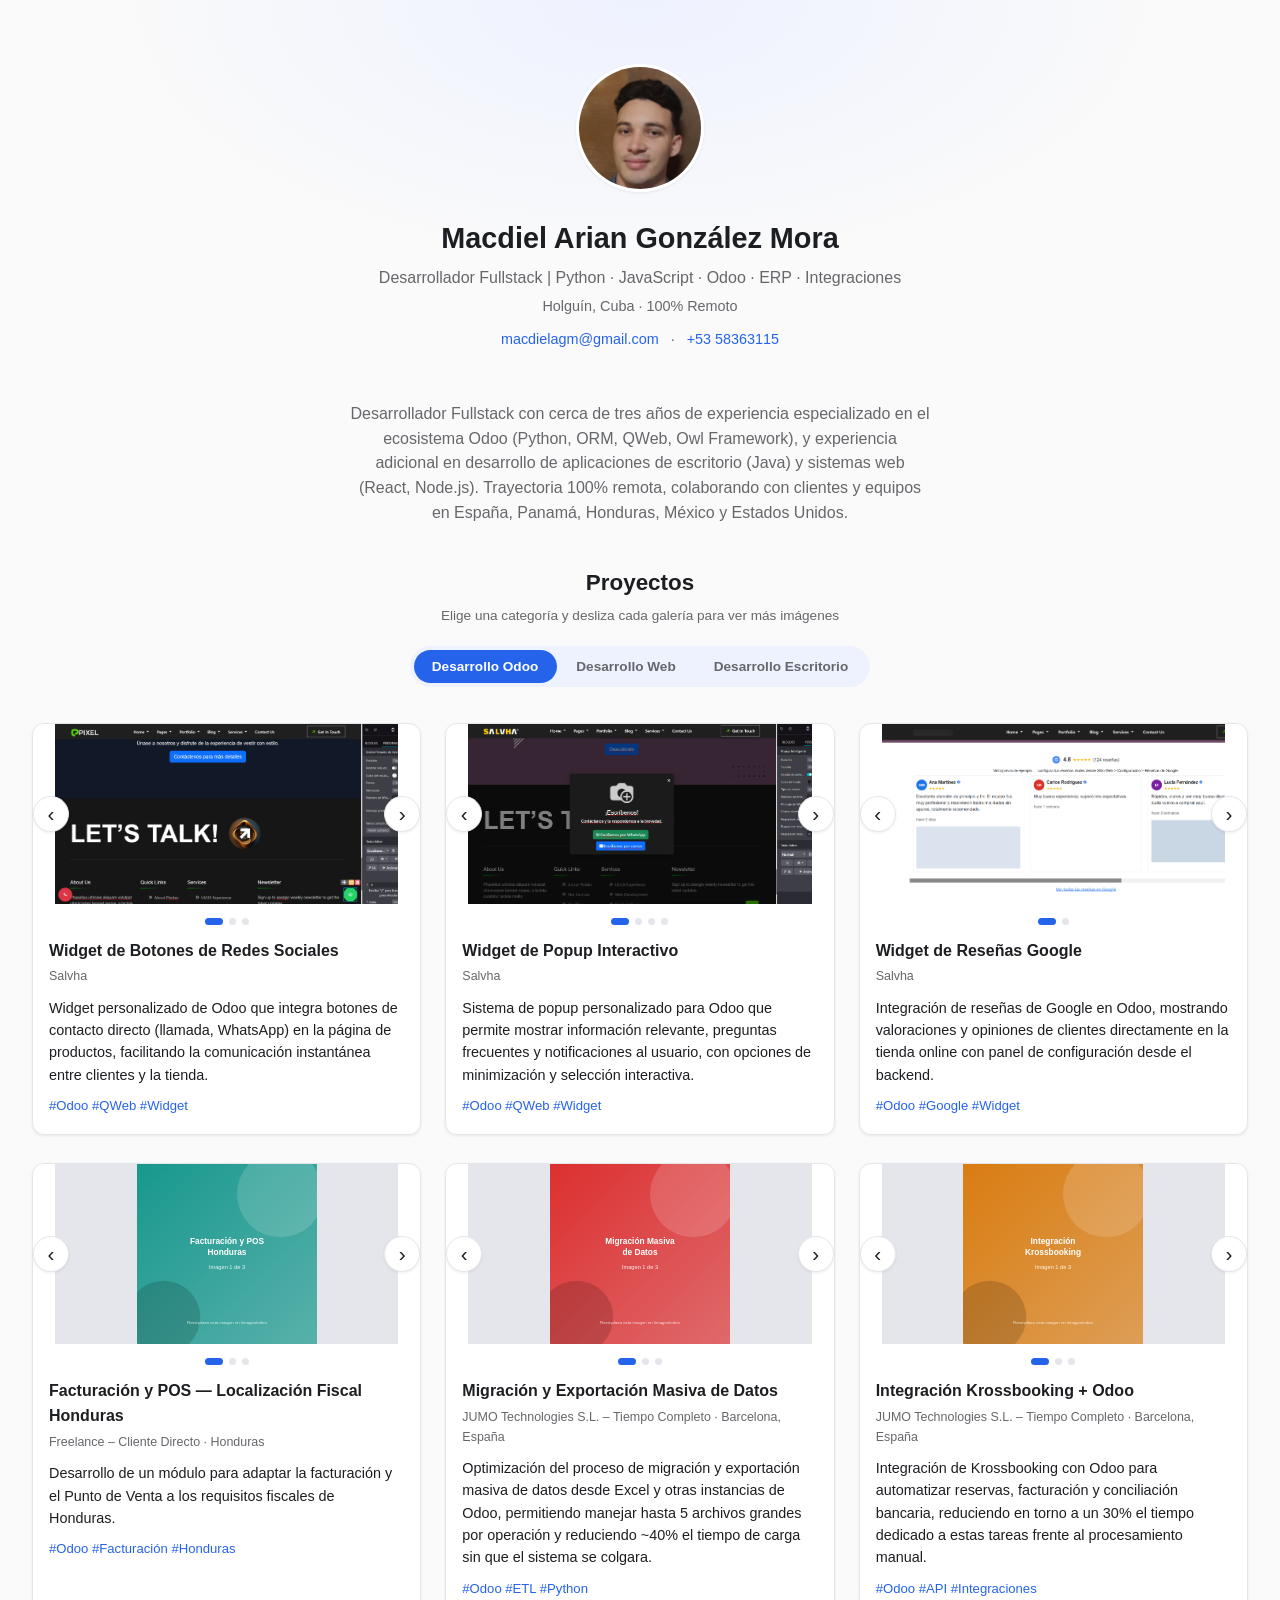
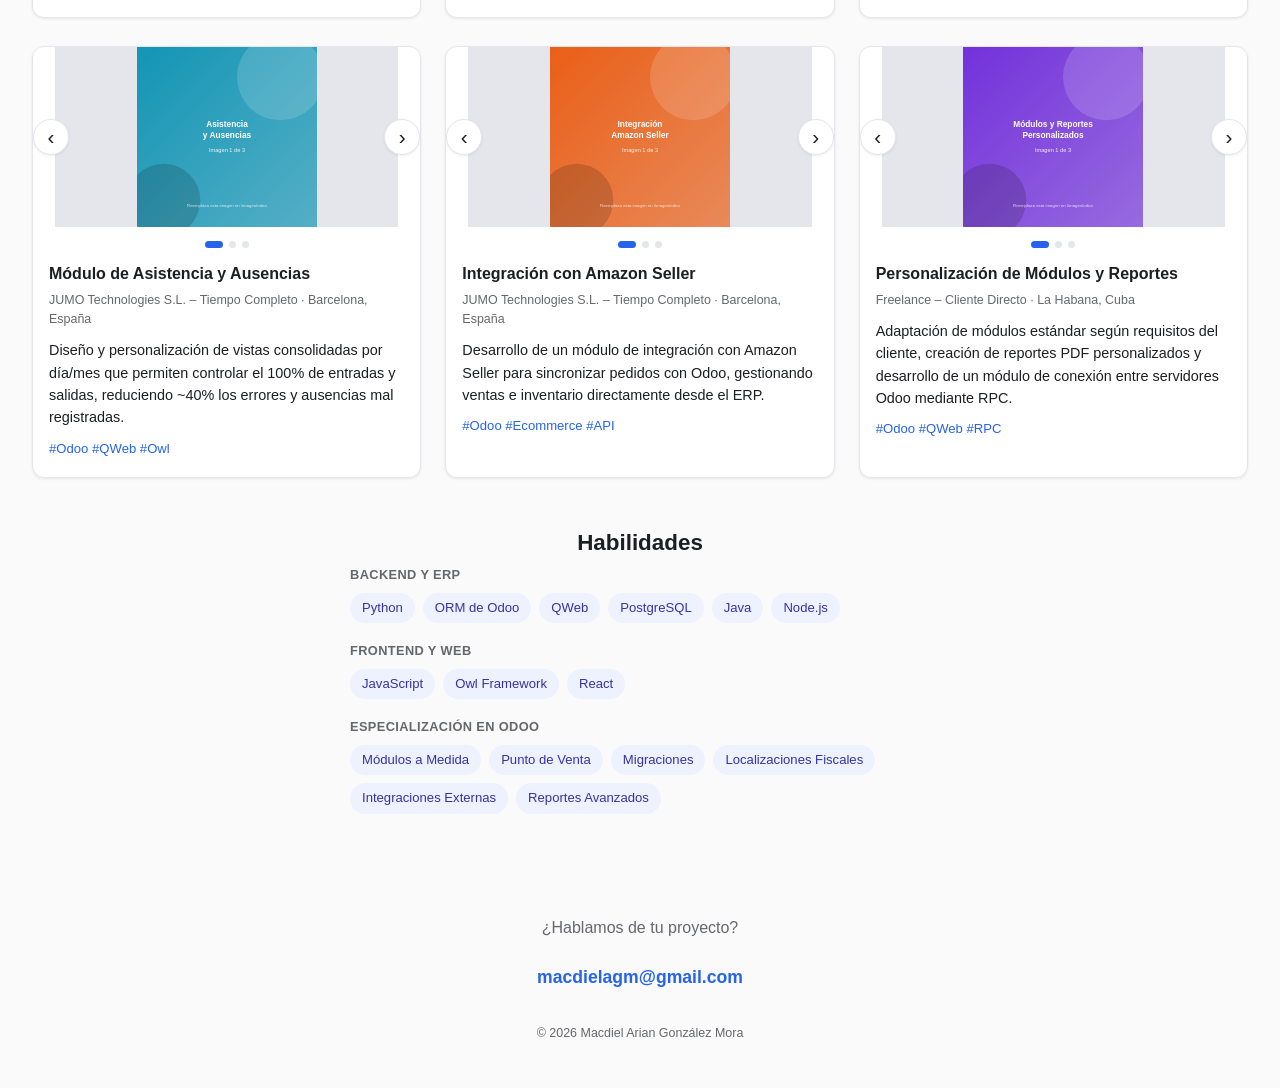
==== index.html @ c3ad6b2e "add portfolio" ====
<!DOCTYPE html>
<html lang="es">
<head>
<meta charset="UTF-8">
<meta name="viewport" content="width=device-width, initial-scale=1.0">
<title>Macdiel Arian González Mora — Portafolio</title>
<meta name="description" content="Portafolio de Macdiel Arian González Mora, Desarrollador Fullstack especializado en Odoo.">
<link rel="icon" type="image/svg+xml" href="images/favicon.svg">
<link rel="icon" type="image/png" sizes="32x32" href="images/favicon-32x32.png">
<link rel="apple-touch-icon" href="images/apple-touch-icon.png">
<link rel="stylesheet" href="css/style.css">
</head>
<body>

  <header class="hero">
    <img class="hero__avatar" src="images/avatar.jpg" alt="Foto de perfil de Macdiel Arian González Mora">
    <h1 class="hero__name">Macdiel Arian González Mora</h1>
    <p class="hero__title">Desarrollador Fullstack | Python · JavaScript · Odoo · ERP · Integraciones</p>
    <p class="hero__location">Holguín, Cuba · 100% Remoto</p>
    <div class="hero__contact">
      <a href="mailto:macdielagm@gmail.com">macdielagm@gmail.com</a>
      <span class="dot">·</span>
      <a href="tel:+5358363115">+53 58363115</a>
    </div>
  </header>

  <main>
    <section class="about">
      <p>
        Desarrollador Fullstack con cerca de tres años de experiencia especializado en el
        ecosistema Odoo (Python, ORM, QWeb, Owl Framework), y experiencia adicional en
        desarrollo de aplicaciones de escritorio (Java) y sistemas web (React, Node.js).
        Trayectoria 100% remota, colaborando con clientes y equipos en España, Panamá,
        Honduras, México y Estados Unidos.
      </p>
    </section>

    <section aria-label="Proyectos">
      <h2 class="section-title">Proyectos</h2>
      <p class="section-hint">Elige una categoría y desliza cada galería para ver más imágenes</p>

      <div class="category-tabs-wrap">
        <nav class="category-tabs" role="tablist" aria-label="Categorías de proyectos">
          <span class="tab-indicator" aria-hidden="true"></span>
          <button class="category-tab is-active" id="tab-odoo" role="tab"
                  aria-selected="true" aria-controls="panel-odoo" data-target="panel-odoo">Desarrollo Odoo</button>
          <button class="category-tab" id="tab-web" role="tab"
                  aria-selected="false" aria-controls="panel-web" data-target="panel-web" tabindex="-1">Desarrollo Web</button>
          <button class="category-tab" id="tab-escritorio" role="tab"
                  aria-selected="false" aria-controls="panel-escritorio" data-target="panel-escritorio" tabindex="-1">Desarrollo Escritorio</button>
        </nav>
      </div>

      <!-- ================= DESARROLLO ODOO ================= -->
      <div class="projects-category is-active" id="panel-odoo" role="tabpanel" aria-labelledby="tab-odoo">
        <div class="project-list">

          <article class="project-card">
            <div class="carousel">
              <button class="carousel__arrow carousel__arrow--prev" aria-label="Imagen anterior">‹</button>
              <div class="carousel__track">
                <img src="images/odoo/widget-botones-redes-sociales-1.png" alt="Widget Botones Redes Sociales - imagen 1">
                <img src="images/odoo/widget-botones-redes-sociales-2.png" alt="Widget Botones Redes Sociales - imagen 2">
                <img src="images/odoo/widget-botones-redes-sociales-3.png" alt="Widget Botones Redes Sociales - imagen 3">
              </div>
              <button class="carousel__arrow carousel__arrow--next" aria-label="Imagen siguiente">›</button>
            </div>
            <div class="carousel__dots"></div>
            <div class="project-card__body">
              <h4 class="project-card__title">Widget de Botones de Redes Sociales</h4>
              <p class="project-card__meta">Salvha</p>
              <p class="project-card__desc">Widget personalizado de Odoo que integra botones de contacto
                directo (llamada, WhatsApp) en la página de productos, facilitando la comunicación
                instantánea entre clientes y la tienda.</p>
              <p class="project-card__tags">#Odoo #QWeb #Widget</p>
            </div>
          </article>

          <article class="project-card">
            <div class="carousel">
              <button class="carousel__arrow carousel__arrow--prev" aria-label="Imagen anterior">‹</button>
              <div class="carousel__track">
                <img src="images/odoo/widget-popup-1.png" alt="Widget Popup Interactivo - imagen 1">
                <img src="images/odoo/widget-popup-2.png" alt="Widget Popup Interactivo - imagen 2">
                <img src="images/odoo/widget-popup-3.png" alt="Widget Popup Interactivo - imagen 3">
                <img src="images/odoo/widget-popup-4.png" alt="Widget Popup Interactivo - imagen 4">
              </div>
              <button class="carousel__arrow carousel__arrow--next" aria-label="Imagen siguiente">›</button>
            </div>
            <div class="carousel__dots"></div>
            <div class="project-card__body">
              <h4 class="project-card__title">Widget de Popup Interactivo</h4>
              <p class="project-card__meta">Salvha</p>
              <p class="project-card__desc">Sistema de popup personalizado para Odoo que permite mostrar
                información relevante, preguntas frecuentes y notificaciones al usuario, con opciones
                de minimización y selección interactiva.</p>
              <p class="project-card__tags">#Odoo #QWeb #Widget</p>
            </div>
          </article>

          <article class="project-card">
            <div class="carousel">
              <button class="carousel__arrow carousel__arrow--prev" aria-label="Imagen anterior">‹</button>
              <div class="carousel__track">
                <img src="images/odoo/widget-resenas-google-1.png" alt="Widget Reseñas Google - imagen 1">
                <img src="images/odoo/widget-resenas-google-2.png" alt="Widget Reseñas Google - imagen 2">
              </div>
              <button class="carousel__arrow carousel__arrow--next" aria-label="Imagen siguiente">›</button>
            </div>
            <div class="carousel__dots"></div>
            <div class="project-card__body">
              <h4 class="project-card__title">Widget de Reseñas Google</h4>
              <p class="project-card__meta">Salvha</p>
              <p class="project-card__desc">Integración de reseñas de Google en Odoo, mostrando
                valoraciones y opiniones de clientes directamente en la tienda online con panel
                de configuración desde el backend.</p>
              <p class="project-card__tags">#Odoo #Google #Widget</p>
            </div>
          </article>

          <article class="project-card">
            <div class="carousel">
              <button class="carousel__arrow carousel__arrow--prev" aria-label="Imagen anterior">‹</button>
              <div class="carousel__track">
                <img src="images/odoo/facturacion-pos-honduras-1.svg" alt="Facturación y POS Honduras - imagen 1">
                <img src="images/odoo/facturacion-pos-honduras-2.svg" alt="Facturación y POS Honduras - imagen 2">
                <img src="images/odoo/facturacion-pos-honduras-3.svg" alt="Facturación y POS Honduras - imagen 3">
              </div>
              <button class="carousel__arrow carousel__arrow--next" aria-label="Imagen siguiente">›</button>
            </div>
            <div class="carousel__dots"></div>
            <div class="project-card__body">
              <h4 class="project-card__title">Facturación y POS — Localización Fiscal Honduras</h4>
              <p class="project-card__meta">Freelance – Cliente Directo · Honduras</p>
              <p class="project-card__desc">Desarrollo de un módulo para adaptar la facturación y el
                Punto de Venta a los requisitos fiscales de Honduras.</p>
              <p class="project-card__tags">#Odoo #Facturación #Honduras</p>
            </div>
          </article>

          <article class="project-card">
            <div class="carousel">
              <button class="carousel__arrow carousel__arrow--prev" aria-label="Imagen anterior">‹</button>
              <div class="carousel__track">
                <img src="images/odoo/migracion-datos-1.svg" alt="Migración Masiva de Datos - imagen 1">
                <img src="images/odoo/migracion-datos-2.svg" alt="Migración Masiva de Datos - imagen 2">
                <img src="images/odoo/migracion-datos-3.svg" alt="Migración Masiva de Datos - imagen 3">
              </div>
              <button class="carousel__arrow carousel__arrow--next" aria-label="Imagen siguiente">›</button>
            </div>
            <div class="carousel__dots"></div>
            <div class="project-card__body">
              <h4 class="project-card__title">Migración y Exportación Masiva de Datos</h4>
              <p class="project-card__meta">JUMO Technologies S.L. – Tiempo Completo · Barcelona, España</p>
              <p class="project-card__desc">Optimización del proceso de migración y exportación masiva
                de datos desde Excel y otras instancias de Odoo, permitiendo manejar hasta 5 archivos
                grandes por operación y reduciendo ~40% el tiempo de carga sin que el sistema se colgara.</p>
              <p class="project-card__tags">#Odoo #ETL #Python</p>
            </div>
          </article>

          <article class="project-card">
            <div class="carousel">
              <button class="carousel__arrow carousel__arrow--prev" aria-label="Imagen anterior">‹</button>
              <div class="carousel__track">
                <img src="images/odoo/integracion-krossbooking-1.svg" alt="Integración Krossbooking - imagen 1">
                <img src="images/odoo/integracion-krossbooking-2.svg" alt="Integración Krossbooking - imagen 2">
                <img src="images/odoo/integracion-krossbooking-3.svg" alt="Integración Krossbooking - imagen 3">
              </div>
              <button class="carousel__arrow carousel__arrow--next" aria-label="Imagen siguiente">›</button>
            </div>
            <div class="carousel__dots"></div>
            <div class="project-card__body">
              <h4 class="project-card__title">Integración Krossbooking + Odoo</h4>
              <p class="project-card__meta">JUMO Technologies S.L. – Tiempo Completo · Barcelona, España</p>
              <p class="project-card__desc">Integración de Krossbooking con Odoo para automatizar
                reservas, facturación y conciliación bancaria, reduciendo en torno a un 30% el tiempo
                dedicado a estas tareas frente al procesamiento manual.</p>
              <p class="project-card__tags">#Odoo #API #Integraciones</p>
            </div>
          </article>

          <article class="project-card">
            <div class="carousel">
              <button class="carousel__arrow carousel__arrow--prev" aria-label="Imagen anterior">‹</button>
              <div class="carousel__track">
                <img src="images/odoo/asistencia-ausencias-1.svg" alt="Asistencia y Ausencias - imagen 1">
                <img src="images/odoo/asistencia-ausencias-2.svg" alt="Asistencia y Ausencias - imagen 2">
                <img src="images/odoo/asistencia-ausencias-3.svg" alt="Asistencia y Ausencias - imagen 3">
              </div>
              <button class="carousel__arrow carousel__arrow--next" aria-label="Imagen siguiente">›</button>
            </div>
            <div class="carousel__dots"></div>
            <div class="project-card__body">
              <h4 class="project-card__title">Módulo de Asistencia y Ausencias</h4>
              <p class="project-card__meta">JUMO Technologies S.L. – Tiempo Completo · Barcelona, España</p>
              <p class="project-card__desc">Diseño y personalización de vistas consolidadas por
                día/mes que permiten controlar el 100% de entradas y salidas, reduciendo ~40% los
                errores y ausencias mal registradas.</p>
              <p class="project-card__tags">#Odoo #QWeb #Owl</p>
            </div>
          </article>

          <article class="project-card">
            <div class="carousel">
              <button class="carousel__arrow carousel__arrow--prev" aria-label="Imagen anterior">‹</button>
              <div class="carousel__track">
                <img src="images/odoo/integracion-amazon-seller-1.svg" alt="Integración Amazon Seller - imagen 1">
                <img src="images/odoo/integracion-amazon-seller-2.svg" alt="Integración Amazon Seller - imagen 2">
                <img src="images/odoo/integracion-amazon-seller-3.svg" alt="Integración Amazon Seller - imagen 3">
              </div>
              <button class="carousel__arrow carousel__arrow--next" aria-label="Imagen siguiente">›</button>
            </div>
            <div class="carousel__dots"></div>
            <div class="project-card__body">
              <h4 class="project-card__title">Integración con Amazon Seller</h4>
              <p class="project-card__meta">JUMO Technologies S.L. – Tiempo Completo · Barcelona, España</p>
              <p class="project-card__desc">Desarrollo de un módulo de integración con Amazon Seller
                para sincronizar pedidos con Odoo, gestionando ventas e inventario directamente
                desde el ERP.</p>
              <p class="project-card__tags">#Odoo #Ecommerce #API</p>
            </div>
          </article>

          <article class="project-card">
            <div class="carousel">
              <button class="carousel__arrow carousel__arrow--prev" aria-label="Imagen anterior">‹</button>
              <div class="carousel__track">
                <img src="images/odoo/personalizacion-modulos-reportes-1.svg" alt="Módulos y Reportes Personalizados - imagen 1">
                <img src="images/odoo/personalizacion-modulos-reportes-2.svg" alt="Módulos y Reportes Personalizados - imagen 2">
                <img src="images/odoo/personalizacion-modulos-reportes-3.svg" alt="Módulos y Reportes Personalizados - imagen 3">
              </div>
              <button class="carousel__arrow carousel__arrow--next" aria-label="Imagen siguiente">›</button>
            </div>
            <div class="carousel__dots"></div>
            <div class="project-card__body">
              <h4 class="project-card__title">Personalización de Módulos y Reportes</h4>
              <p class="project-card__meta">Freelance – Cliente Directo · La Habana, Cuba</p>
              <p class="project-card__desc">Adaptación de módulos estándar según requisitos del
                cliente, creación de reportes PDF personalizados y desarrollo de un módulo de
                conexión entre servidores Odoo mediante RPC.</p>
              <p class="project-card__tags">#Odoo #QWeb #RPC</p>
            </div>
          </article>

        </div>
      </div>

      <!-- ================= DESARROLLO WEB ================= -->
      <div class="projects-category" id="panel-web" role="tabpanel" aria-labelledby="tab-web" hidden>
        <div class="project-list">

          <article class="project-card">
            <div class="carousel">
              <button class="carousel__arrow carousel__arrow--prev" aria-label="Imagen anterior">‹</button>
              <div class="carousel__track">
                <img src="images/web/reservas-vuelos-1.svg" alt="Sistema de Reservas de Vuelos - imagen 1">
                <img src="images/web/reservas-vuelos-2.svg" alt="Sistema de Reservas de Vuelos - imagen 2">
                <img src="images/web/reservas-vuelos-3.svg" alt="Sistema de Reservas de Vuelos - imagen 3">
              </div>
              <button class="carousel__arrow carousel__arrow--next" aria-label="Imagen siguiente">›</button>
            </div>
            <div class="carousel__dots"></div>
            <div class="project-card__body">
              <h4 class="project-card__title">Sistema Web de Reservas de Vuelos</h4>
              <p class="project-card__meta">Freelance – Cliente Directo · Miami, Estados Unidos</p>
              <p class="project-card__desc">Desarrollo fullstack de un sistema de reservas de vuelos
                para una agencia de viajes, utilizando React en el frontend y Node.js en el backend.</p>
              <p class="project-card__tags">#React #NodeJS #Fullstack</p>
            </div>
          </article>

        </div>
      </div>

      <!-- ================= DESARROLLO ESCRITORIO ================= -->
      <div class="projects-category" id="panel-escritorio" role="tabpanel" aria-labelledby="tab-escritorio" hidden>
        <div class="project-list">

          <article class="project-card">
            <div class="carousel">
              <button class="carousel__arrow carousel__arrow--prev" aria-label="Imagen anterior">‹</button>
              <div class="carousel__track">
                <img src="images/escritorio/gestion-monitoreo-java-1.svg" alt="Gestión y Monitoreo en Java - imagen 1">
                <img src="images/escritorio/gestion-monitoreo-java-2.svg" alt="Gestión y Monitoreo en Java - imagen 2">
                <img src="images/escritorio/gestion-monitoreo-java-3.svg" alt="Gestión y Monitoreo en Java - imagen 3">
              </div>
              <button class="carousel__arrow carousel__arrow--next" aria-label="Imagen siguiente">›</button>
            </div>
            <div class="carousel__dots"></div>
            <div class="project-card__body">
              <h4 class="project-card__title">Sistema de Gestión y Monitoreo en Java</h4>
              <p class="project-card__meta">Freelance – Cliente Directo · Holguín, Cuba</p>
              <p class="project-card__desc">Sistema de escritorio para la gestión de usuarios y
                servicios de un negocio operando vía red intranet, junto con una aplicación
                complementaria de monitoreo en tiempo real que detecta fallos de red, como la
                caída de un switch y los equipos afectados.</p>
              <p class="project-card__tags">#Java #Escritorio #Redes</p>
            </div>
          </article>

        </div>
      </div>

    </section>

    <section class="skills">
      <h2 class="section-title">Habilidades</h2>
      <div class="skills__group">
        <p class="skills__label">Backend y ERP</p>
        <div class="chips">
          <span class="chip">Python</span><span class="chip">ORM de Odoo</span>
          <span class="chip">QWeb</span><span class="chip">PostgreSQL</span><span class="chip">Java</span>
          <span class="chip">Node.js</span>
        </div>
      </div>
      <div class="skills__group">
        <p class="skills__label">Frontend y Web</p>
        <div class="chips">
          <span class="chip">JavaScript</span><span class="chip">Owl Framework</span>
          <span class="chip">React</span>
        </div>
      </div>
      <div class="skills__group">
        <p class="skills__label">Especialización en Odoo</p>
        <div class="chips">
          <span class="chip">Módulos a Medida</span><span class="chip">Punto de Venta</span>
          <span class="chip">Migraciones</span><span class="chip">Localizaciones Fiscales</span>
          <span class="chip">Integraciones Externas</span><span class="chip">Reportes Avanzados</span>
        </div>
      </div>
    </section>
  </main>

  <footer class="footer">
    <p>¿Hablamos de tu proyecto?</p>
    <a class="footer__cta" href="mailto:macdielagm@gmail.com">macdielagm@gmail.com</a>
    <p class="footer__note">© <span id="year"></span> Macdiel Arian González Mora</p>
  </footer>

  <div class="lightbox" id="lightbox" role="dialog" aria-modal="true" aria-label="Visor de imágenes">
    <button class="lightbox__close" aria-label="Cerrar">✕</button>
    <div class="lightbox__track-wrap">
      <button class="lightbox__arrow lightbox__arrow--prev" aria-label="Imagen anterior">‹</button>
      <div class="lightbox__track" id="lightbox-track"></div>
      <button class="lightbox__arrow lightbox__arrow--next" aria-label="Imagen siguiente">›</button>
    </div>
    <div class="lightbox__dots" id="lightbox-dots"></div>
    <p class="lightbox__title" id="lightbox-title"></p>
  </div>

  <script src="js/script.js"></script>
</body>
</html>
---- css/style.css ----
:root {
  --bg: #fafafa;
  --surface: #ffffff;
  --text: #1c1e21;
  --text-muted: #65676b;
  --border: #e4e6eb;
  --accent: #2563eb;
  --chip-bg: #eef2ff;
  --chip-text: #3730a3;
  --shadow: 0 1px 3px rgba(0, 0, 0, 0.08);
}

@media (prefers-color-scheme: dark) {
  :root {
    --bg: #101214;
    --surface: #18191a;
    --text: #e4e6eb;
    --text-muted: #b0b3b8;
    --border: #303336;
    --accent: #7c9dfc;
    --chip-bg: #1f2540;
    --chip-text: #b6c2ff;
    --shadow: 0 1px 3px rgba(0, 0, 0, 0.4);
  }
}

* { box-sizing: border-box; }

html { scroll-behavior: smooth; }

body {
  margin: 0;
  font-family: -apple-system, "Segoe UI", Roboto, Helvetica, Arial, sans-serif;
  background: var(--bg);
  color: var(--text);
  line-height: 1.55;
}

a { color: var(--accent); text-decoration: none; }
a:hover { text-decoration: underline; }

/* ---------- Hero ---------- */
.hero {
  text-align: center;
  padding: 64px 20px 36px;
  background: radial-gradient(60% 100% at 50% 0%, var(--chip-bg) 0%, transparent 70%);
}

.hero__avatar,
.hero__name,
.hero__title,
.hero__location,
.hero__contact {
  opacity: 0;
  animation: fadeSlideIn 0.5s ease both;
}

.hero__avatar { animation-delay: 0.05s; }
.hero__name { animation-delay: 0.15s; }
.hero__title { animation-delay: 0.25s; }
.hero__location { animation-delay: 0.32s; }
.hero__contact { animation-delay: 0.4s; }

.hero__avatar {
  width: 128px;
  height: 128px;
  border-radius: 50%;
  object-fit: cover;
  border: 3px solid var(--surface);
  box-shadow: var(--shadow);
  margin-bottom: 16px;
  transition: transform 0.3s ease;
}

.hero__avatar:hover { transform: scale(1.06) rotate(-2deg); }

.hero__name {
  margin: 0 0 6px;
  font-size: 1.8rem;
  font-weight: 700;
}

.hero__title {
  margin: 0 0 4px;
  font-size: 1rem;
  color: var(--text-muted);
}

.hero__location {
  margin: 0 0 10px;
  font-size: 0.9rem;
  color: var(--text-muted);
}

.hero__contact {
  font-size: 0.9rem;
}

.hero__contact .dot {
  margin: 0 8px;
  color: var(--text-muted);
}

/* ---------- About ---------- */
.about {
  max-width: 620px;
  margin: 0 auto 40px;
  padding: 0 20px;
  text-align: center;
  color: var(--text-muted);
}

/* ---------- Section headings ---------- */
.section-title {
  text-align: center;
  font-size: 1.4rem;
  margin: 0 0 4px;
}

.section-hint {
  text-align: center;
  color: var(--text-muted);
  font-size: 0.85rem;
  margin: 0 0 20px;
}

/* ---------- Menú de categorías (segmented control) ---------- */
.category-tabs-wrap {
  display: flex;
  justify-content: center;
  padding: 0 20px;
  margin-bottom: 28px;
}

.category-tabs {
  position: relative;
  display: inline-flex;
  gap: 2px;
  padding: 4px;
  background: var(--chip-bg);
  border-radius: 999px;
  max-width: 100%;
  overflow-x: auto;
  scrollbar-width: none;
}

.category-tabs::-webkit-scrollbar { display: none; }

.tab-indicator {
  position: absolute;
  top: 4px;
  bottom: 4px;
  left: 4px;
  border-radius: 999px;
  background: var(--accent);
  transition: left 0.32s cubic-bezier(0.4, 0, 0.2, 1), width 0.32s cubic-bezier(0.4, 0, 0.2, 1);
  z-index: 0;
}

.category-tab {
  position: relative;
  z-index: 1;
  background: none;
  border: none;
  padding: 9px 18px;
  font-size: 0.85rem;
  font-weight: 600;
  white-space: nowrap;
  color: var(--text-muted);
  cursor: pointer;
  border-radius: 999px;
  transition: color 0.3s ease;
  font-family: inherit;
}

.category-tab.is-active { color: #ffffff; }

/* ---------- Categorías de proyectos ---------- */
.projects-category {
  padding: 8px 0 8px;
}

.projects-category.is-active {
  animation: fadeSlideIn 0.4s ease both;
}

@keyframes fadeSlideIn {
  from { opacity: 0; transform: translateY(14px); }
  to { opacity: 1; transform: translateY(0); }
}

.project-list {
  display: grid;
  grid-template-columns: repeat(3, 1fr);
  gap: 28px 24px;
  max-width: 1600px;
  margin: 0 auto;
  padding: 0 32px;
}

@media (max-width: 900px) {
  .project-list { grid-template-columns: repeat(2, 1fr); }
}

@media (max-width: 600px) {
  .project-list { grid-template-columns: 1fr; max-width: 480px; }
}

/* ---------- Project card ---------- */
.project-card {
  background: var(--surface);
  border: 1px solid var(--border);
  border-radius: 12px;
  overflow: hidden;
  box-shadow: var(--shadow);
  transition: transform 0.25s ease, box-shadow 0.25s ease;
}

.project-card:hover {
  transform: translateY(-4px);
  box-shadow: 0 10px 24px rgba(0, 0, 0, 0.12);
}

.project-card__body {
  padding: 14px 16px 18px;
}

.project-card__title {
  margin: 0 0 4px;
  font-size: 1rem;
  font-weight: 700;
}

.project-card__meta {
  margin: 0 0 10px;
  font-size: 0.78rem;
  color: var(--text-muted);
}

.project-card__desc {
  margin: 0 0 10px;
  font-size: 0.9rem;
}

.project-card__tags {
  color: var(--accent);
  font-size: 0.82rem;
  margin: 0;
}

/* ---------- Carousel (galería de imágenes por proyecto) ---------- */
.carousel {
  position: relative;
  display: flex;
  align-items: center;
}

.carousel__track {
  display: flex;
  overflow-x: auto;
  scroll-snap-type: x mandatory;
  scroll-behavior: smooth;
  gap: 0;
  width: 100%;
  -webkit-overflow-scrolling: touch;
  scrollbar-width: none;
}

.carousel__track::-webkit-scrollbar { display: none; }

.carousel__track img {
  flex: 0 0 100%;
  scroll-snap-align: center;
  height: 180px;
  object-fit: contain;
  display: block;
  background: var(--border);
  cursor: pointer;
}

@media (max-width: 600px) {
  .carousel__track img { height: 150px; }
}

.carousel__arrow {
  flex-shrink: 0;
  width: 36px;
  height: 36px;
  border-radius: 50%;
  border: 1px solid var(--border);
  background: var(--surface);
  color: var(--text);
  font-size: 1.3rem;
  cursor: pointer;
  display: flex;
  align-items: center;
  justify-content: center;
  box-shadow: var(--shadow);
  z-index: 2;
}

.carousel__arrow:hover { background: var(--chip-bg); }

.carousel__arrow--prev { margin-right: -14px; }
.carousel__arrow--next { margin-left: -14px; }

.carousel__dots {
  display: flex;
  justify-content: center;
  gap: 6px;
  margin-top: 14px;
}

.carousel__dots .dot-btn {
  width: 7px;
  height: 7px;
  border-radius: 50%;
  border: none;
  background: var(--border);
  cursor: pointer;
  padding: 0;
}

.carousel__dots .dot-btn.is-active {
  background: var(--accent);
  width: 18px;
  border-radius: 4px;
}

.carousel__dots .dot-btn {
  transition: background 0.25s ease, width 0.25s ease;
}

/* ---------- Skills ---------- */
.skills {
  max-width: 620px;
  margin: 20px auto 0;
  padding: 20px;
}

.skills__group { margin-bottom: 18px; }

.skills__label {
  font-size: 0.8rem;
  font-weight: 600;
  color: var(--text-muted);
  margin: 0 0 8px;
  text-transform: uppercase;
  letter-spacing: 0.03em;
}

.chips {
  display: flex;
  flex-wrap: wrap;
  gap: 8px;
}

.chip {
  background: var(--chip-bg);
  color: var(--chip-text);
  font-size: 0.82rem;
  padding: 5px 12px;
  border-radius: 999px;
  transition: transform 0.2s ease, box-shadow 0.2s ease;
}

.chip:hover {
  transform: translateY(-2px);
  box-shadow: var(--shadow);
}

/* ---------- Footer ---------- */
.footer {
  text-align: center;
  padding: 48px 20px 32px;
  color: var(--text-muted);
}

.footer__cta {
  display: inline-block;
  margin: 8px 0 20px;
  font-size: 1.1rem;
  font-weight: 600;
  transition: transform 0.2s ease;
}

.footer__cta:hover { transform: translateY(-2px); }

.footer__note {
  font-size: 0.78rem;
}

@media (max-width: 520px) {
  .carousel { max-width: 100%; padding: 0 4px; }
  .carousel__arrow--prev { margin-right: -10px; }
  .carousel__arrow--next { margin-left: -10px; }
  .category-tab { padding: 8px 14px; font-size: 0.8rem; }
}

/* ---------- Lightbox ---------- */
.lightbox {
  display: none;
  position: fixed;
  inset: 0;
  z-index: 1000;
  background: rgba(0, 0, 0, 0.92);
  align-items: center;
  justify-content: center;
  flex-direction: column;
  animation: fadeIn 0.25s ease;
}

.lightbox.is-open {
  display: flex;
}

@keyframes fadeIn {
  from { opacity: 0; }
  to { opacity: 1; }
}

.lightbox__close {
  position: absolute;
  top: 16px;
  right: 20px;
  background: none;
  border: none;
  color: #fff;
  font-size: 2rem;
  cursor: pointer;
  z-index: 1002;
  width: 44px;
  height: 44px;
  display: flex;
  align-items: center;
  justify-content: center;
  border-radius: 50%;
  transition: background 0.2s ease;
}

.lightbox__close:hover {
  background: rgba(255, 255, 255, 0.15);
}

.lightbox__track-wrap {
  position: relative;
  display: flex;
  align-items: center;
  width: 100%;
  max-width: 900px;
  padding: 0 50px;
}

.lightbox__track {
  display: flex;
  overflow-x: auto;
  scroll-snap-type: x mandatory;
  scroll-behavior: smooth;
  gap: 0;
  width: 100%;
  -webkit-overflow-scrolling: touch;
  scrollbar-width: none;
}

.lightbox__track::-webkit-scrollbar { display: none; }

.lightbox__track img {
  flex: 0 0 100%;
  scroll-snap-align: center;
  max-height: 75vh;
  object-fit: contain;
  display: block;
  border-radius: 8px;
  user-select: none;
}

.lightbox__arrow {
  flex-shrink: 0;
  width: 44px;
  height: 44px;
  border-radius: 50%;
  border: 1px solid rgba(255, 255, 255, 0.25);
  background: rgba(255, 255, 255, 0.1);
  color: #fff;
  font-size: 1.5rem;
  cursor: pointer;
  display: flex;
  align-items: center;
  justify-content: center;
  position: absolute;
  top: 50%;
  transform: translateY(-50%);
  z-index: 1001;
  transition: background 0.2s ease;
}

.lightbox__arrow:hover {
  background: rgba(255, 255, 255, 0.25);
}

.lightbox__arrow--prev { left: 4px; }
.lightbox__arrow--next { right: 4px; }

.lightbox__dots {
  display: flex;
  justify-content: center;
  gap: 8px;
  margin-top: 20px;
}

.lightbox__dots .dot-btn {
  width: 8px;
  height: 8px;
  border-radius: 50%;
  border: none;
  background: rgba(255, 255, 255, 0.35);
  cursor: pointer;
  padding: 0;
  transition: background 0.25s ease, width 0.25s ease;
}

.lightbox__dots .dot-btn.is-active {
  background: #fff;
  width: 22px;
  border-radius: 4px;
}

.lightbox__title {
  color: #fff;
  font-size: 1rem;
  font-weight: 600;
  margin-top: 16px;
  text-align: center;
}

@media (max-width: 600px) {
  .lightbox__track-wrap { padding: 0 10px; }
  .lightbox__arrow { width: 36px; height: 36px; font-size: 1.2rem; }
}

/* ---------- Accesibilidad: respeta "reducir movimiento" ---------- */
@media (prefers-reduced-motion: reduce) {
  html { scroll-behavior: auto; }
  *, *::before, *::after {
    animation-duration: 0.001ms !important;
    animation-iteration-count: 1 !important;
    transition-duration: 0.001ms !important;
  }
}
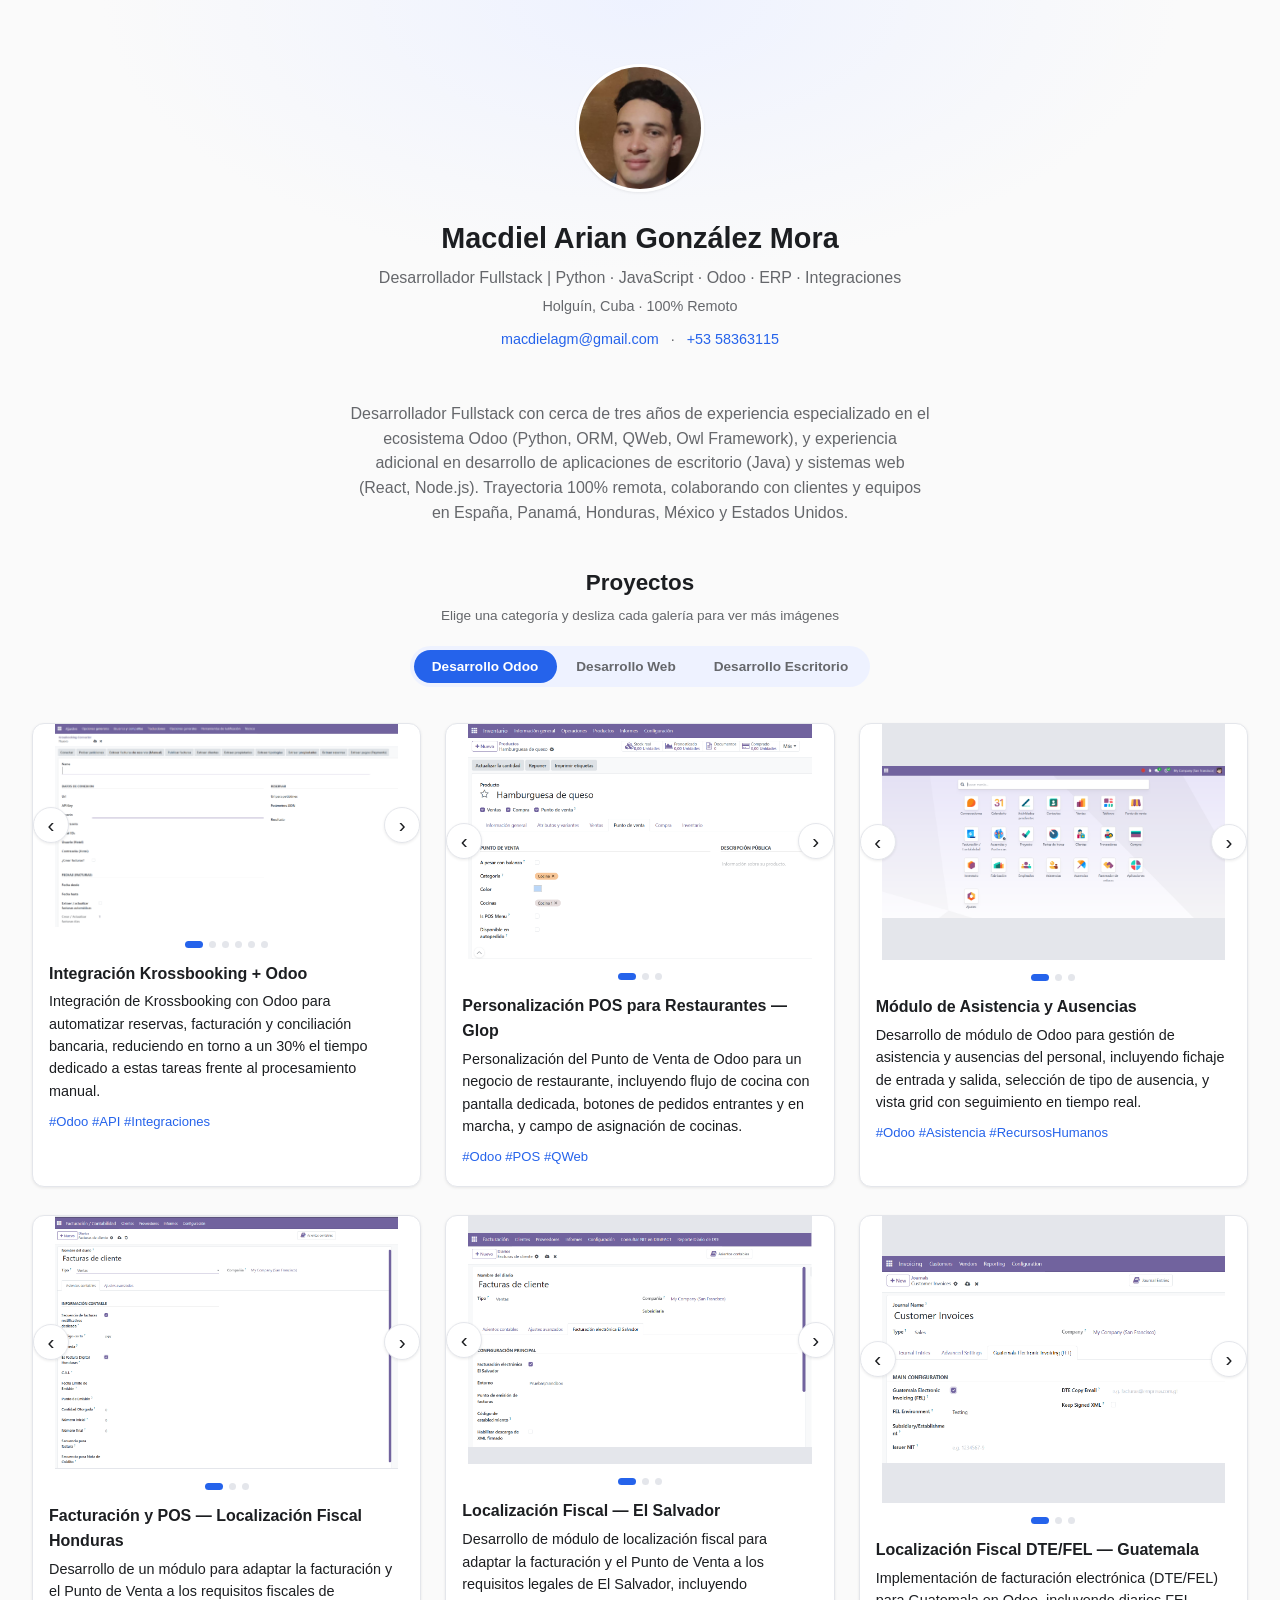
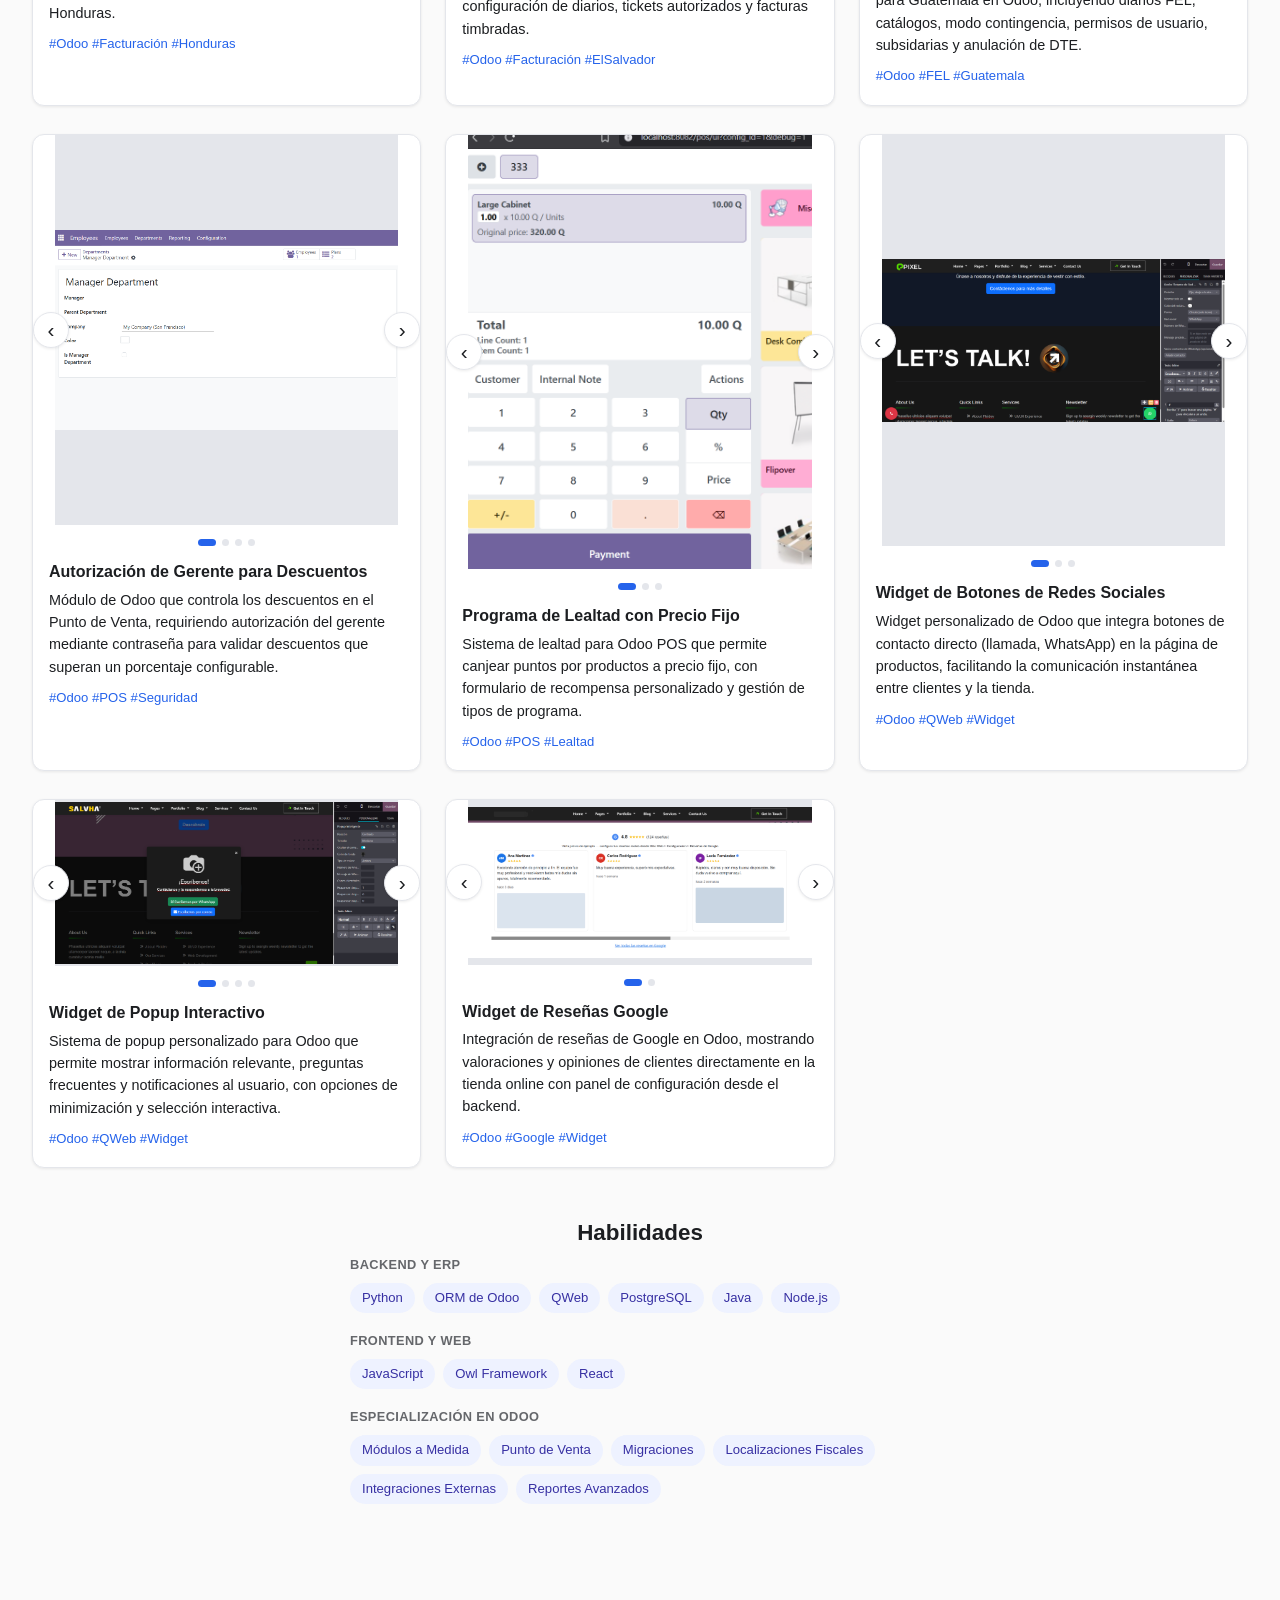
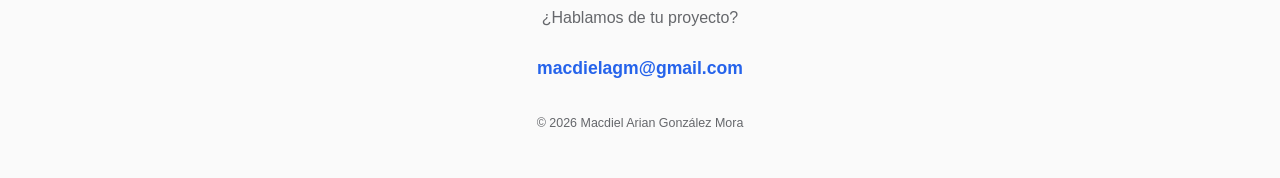
==== commit e8b528f3: "add new projects" ====
--- a/index.html
+++ b/index.html
@@ -59,6 +59,167 @@
             <div class="carousel">
               <button class="carousel__arrow carousel__arrow--prev" aria-label="Imagen anterior">‹</button>
               <div class="carousel__track">
+                <img src="images/odoo/integracion-krossbooking-1.png" alt="Integración Krossbooking - imagen 1">
+                <img src="images/odoo/integracion-krossbooking-2.png" alt="Integración Krossbooking - imagen 2">
+                <img src="images/odoo/integracion-krossbooking-3.png" alt="Integración Krossbooking - imagen 3">
+                <img src="images/odoo/integracion-krossbooking-4.png" alt="Integración Krossbooking - imagen 4">
+                <img src="images/odoo/integracion-krossbooking-5.png" alt="Integración Krossbooking - imagen 5">
+                <img src="images/odoo/integracion-krossbooking-6.png" alt="Integración Krossbooking - imagen 6">
+              </div>
+              <button class="carousel__arrow carousel__arrow--next" aria-label="Imagen siguiente">›</button>
+            </div>
+            <div class="carousel__dots"></div>
+            <div class="project-card__body">
+              <h4 class="project-card__title">Integración Krossbooking + Odoo</h4>
+              <p class="project-card__desc">Integración de Krossbooking con Odoo para automatizar
+                reservas, facturación y conciliación bancaria, reduciendo en torno a un 30% el tiempo
+                dedicado a estas tareas frente al procesamiento manual.</p>
+              <p class="project-card__tags">#Odoo #API #Integraciones</p>
+            </div>
+          </article>
+
+          <article class="project-card">
+            <div class="carousel">
+              <button class="carousel__arrow carousel__arrow--prev" aria-label="Imagen anterior">‹</button>
+              <div class="carousel__track">
+                <img src="images/odoo/glop-1.png" alt="Glop POS - imagen 1">
+                <img src="images/odoo/glop-2.png" alt="Glop POS - imagen 2">
+                <img src="images/odoo/glop-3.png" alt="Glop POS - imagen 3">
+              </div>
+              <button class="carousel__arrow carousel__arrow--next" aria-label="Imagen siguiente">›</button>
+            </div>
+            <div class="carousel__dots"></div>
+            <div class="project-card__body">
+              <h4 class="project-card__title">Personalización POS para Restaurantes — Glop</h4>
+              <p class="project-card__desc">Personalización del Punto de Venta de Odoo para un
+                negocio de restaurante, incluyendo flujo de cocina con pantalla dedicada,
+                botones de pedidos entrantes y en marcha, y campo de asignación de cocinas.</p>
+              <p class="project-card__tags">#Odoo #POS #QWeb</p>
+            </div>
+          </article>
+
+          <article class="project-card">
+            <div class="carousel">
+              <button class="carousel__arrow carousel__arrow--prev" aria-label="Imagen anterior">‹</button>
+              <div class="carousel__track">
+                <img src="images/odoo/asistencia-ausencias-1.png" alt="Asistencia y Ausencias - imagen 1">
+                <img src="images/odoo/asistencia-ausencias-2.png" alt="Asistencia y Ausencias - imagen 2">
+                <img src="images/odoo/asistencia-ausencias-3.png" alt="Asistencia y Ausencias - imagen 3">
+              </div>
+              <button class="carousel__arrow carousel__arrow--next" aria-label="Imagen siguiente">›</button>
+            </div>
+            <div class="carousel__dots"></div>
+            <div class="project-card__body">
+              <h4 class="project-card__title">Módulo de Asistencia y Ausencias</h4>
+              <p class="project-card__desc">Desarrollo de módulo de Odoo para gestión de asistencia y ausencias del personal, incluyendo fichaje de entrada y salida, selección de tipo de ausencia, y vista grid con seguimiento en tiempo real.</p>
+              <p class="project-card__tags">#Odoo #Asistencia #RecursosHumanos</p>
+            </div>
+          </article>
+
+          <article class="project-card">
+            <div class="carousel">
+              <button class="carousel__arrow carousel__arrow--prev" aria-label="Imagen anterior">‹</button>
+              <div class="carousel__track">
+                <img src="images/odoo/facturacion-pos-honduras-1.png" alt="Facturación y POS Honduras - imagen 1">
+                <img src="images/odoo/facturacion-pos-honduras-2.png" alt="Facturación y POS Honduras - imagen 2">
+                <img src="images/odoo/facturacion-pos-honduras-3.png" alt="Facturación y POS Honduras - imagen 3">
+              </div>
+              <button class="carousel__arrow carousel__arrow--next" aria-label="Imagen siguiente">›</button>
+            </div>
+            <div class="carousel__dots"></div>
+            <div class="project-card__body">
+              <h4 class="project-card__title">Facturación y POS — Localización Fiscal Honduras</h4>
+              <p class="project-card__desc">Desarrollo de un módulo para adaptar la facturación y el
+                Punto de Venta a los requisitos fiscales de Honduras.</p>
+              <p class="project-card__tags">#Odoo #Facturación #Honduras</p>
+            </div>
+          </article>
+
+          <article class="project-card">
+            <div class="carousel">
+              <button class="carousel__arrow carousel__arrow--prev" aria-label="Imagen anterior">‹</button>
+              <div class="carousel__track">
+                <img src="images/odoo/localizacion-el-salvador-1.png" alt="Localización Fiscal El Salvador - imagen 1">
+                <img src="images/odoo/localizacion-el-salvador-2.png" alt="Localización Fiscal El Salvador - imagen 2">
+                <img src="images/odoo/localizacion-el-salvador-3.png" alt="Localización Fiscal El Salvador - imagen 3">
+              </div>
+              <button class="carousel__arrow carousel__arrow--next" aria-label="Imagen siguiente">›</button>
+            </div>
+            <div class="carousel__dots"></div>
+            <div class="project-card__body">
+              <h4 class="project-card__title">Localización Fiscal — El Salvador</h4>
+              <p class="project-card__desc">Desarrollo de módulo de localización fiscal para adaptar
+                la facturación y el Punto de Venta a los requisitos legales de El Salvador,
+                incluyendo configuración de diarios, tickets autorizados y facturas timbradas.</p>
+              <p class="project-card__tags">#Odoo #Facturación #ElSalvador</p>
+            </div>
+          </article>
+
+          <article class="project-card">
+            <div class="carousel">
+              <button class="carousel__arrow carousel__arrow--prev" aria-label="Imagen anterior">‹</button>
+              <div class="carousel__track">
+                <img src="images/odoo/localizacion-guatemala-1.png" alt="Localización Fiscal Guatemala - imagen 1">
+                <img src="images/odoo/localizacion-guatemala-2.png" alt="Localización Fiscal Guatemala - imagen 2">
+                <img src="images/odoo/localizacion-guatemala-3.png" alt="Localización Fiscal Guatemala - imagen 3">
+              </div>
+              <button class="carousel__arrow carousel__arrow--next" aria-label="Imagen siguiente">›</button>
+            </div>
+            <div class="carousel__dots"></div>
+            <div class="project-card__body">
+              <h4 class="project-card__title">Localización Fiscal DTE/FEL — Guatemala</h4>
+              <p class="project-card__desc">Implementación de facturación electrónica (DTE/FEL) para
+                Guatemala en Odoo, incluyendo diarios FEL, catálogos, modo contingencia, permisos
+                de usuario, subsidarias y anulación de DTE.</p>
+              <p class="project-card__tags">#Odoo #FEL #Guatemala</p>
+            </div>
+          </article>
+
+          <article class="project-card">
+            <div class="carousel">
+              <button class="carousel__arrow carousel__arrow--prev" aria-label="Imagen anterior">‹</button>
+              <div class="carousel__track">
+                <img src="images/odoo/autorizacion-gerente-descuento-1.png" alt="Autorización Gerente Descuento - imagen 1">
+                <img src="images/odoo/autorizacion-gerente-descuento-2.png" alt="Autorización Gerente Descuento - imagen 2">
+                <img src="images/odoo/autorizacion-gerente-descuento-3.png" alt="Autorización Gerente Descuento - imagen 3">
+                <img src="images/odoo/autorizacion-gerente-descuento-4.png" alt="Autorización Gerente Descuento - imagen 4">
+              </div>
+              <button class="carousel__arrow carousel__arrow--next" aria-label="Imagen siguiente">›</button>
+            </div>
+            <div class="carousel__dots"></div>
+            <div class="project-card__body">
+              <h4 class="project-card__title">Autorización de Gerente para Descuentos</h4>
+              <p class="project-card__desc">Módulo de Odoo que controla los descuentos en el Punto de Venta,
+                requiriendo autorización del gerente mediante contraseña para validar
+                descuentos que superan un porcentaje configurable.</p>
+              <p class="project-card__tags">#Odoo #POS #Seguridad</p>
+            </div>
+          </article>
+
+          <article class="project-card">
+            <div class="carousel">
+              <button class="carousel__arrow carousel__arrow--prev" aria-label="Imagen anterior">‹</button>
+              <div class="carousel__track">
+                <img src="images/odoo/programa-lealtad-precio-fijo-1.png" alt="Programa Lealtad Precio Fijo - imagen 1">
+                <img src="images/odoo/programa-lealtad-precio-fijo-2.png" alt="Programa Lealtad Precio Fijo - imagen 2">
+                <img src="images/odoo/programa-lealtad-precio-fijo-3.png" alt="Programa Lealtad Precio Fijo - imagen 3">
+              </div>
+              <button class="carousel__arrow carousel__arrow--next" aria-label="Imagen siguiente">›</button>
+            </div>
+            <div class="carousel__dots"></div>
+            <div class="project-card__body">
+              <h4 class="project-card__title">Programa de Lealtad con Precio Fijo</h4>
+              <p class="project-card__desc">Sistema de lealtad para Odoo POS que permite canjear puntos
+                por productos a precio fijo, con formulario de recompensa personalizado
+                y gestión de tipos de programa.</p>
+              <p class="project-card__tags">#Odoo #POS #Lealtad</p>
+            </div>
+          </article>
+
+          <article class="project-card">
+            <div class="carousel">
+              <button class="carousel__arrow carousel__arrow--prev" aria-label="Imagen anterior">‹</button>
+              <div class="carousel__track">
                 <img src="images/odoo/widget-botones-redes-sociales-1.png" alt="Widget Botones Redes Sociales - imagen 1">
                 <img src="images/odoo/widget-botones-redes-sociales-2.png" alt="Widget Botones Redes Sociales - imagen 2">
                 <img src="images/odoo/widget-botones-redes-sociales-3.png" alt="Widget Botones Redes Sociales - imagen 3">
@@ -68,7 +229,6 @@
             <div class="carousel__dots"></div>
             <div class="project-card__body">
               <h4 class="project-card__title">Widget de Botones de Redes Sociales</h4>
-              <p class="project-card__meta">Salvha</p>
               <p class="project-card__desc">Widget personalizado de Odoo que integra botones de contacto
                 directo (llamada, WhatsApp) en la página de productos, facilitando la comunicación
                 instantánea entre clientes y la tienda.</p>
@@ -90,7 +250,6 @@
             <div class="carousel__dots"></div>
             <div class="project-card__body">
               <h4 class="project-card__title">Widget de Popup Interactivo</h4>
-              <p class="project-card__meta">Salvha</p>
               <p class="project-card__desc">Sistema de popup personalizado para Odoo que permite mostrar
                 información relevante, preguntas frecuentes y notificaciones al usuario, con opciones
                 de minimización y selección interactiva.</p>
@@ -110,7 +269,6 @@
             <div class="carousel__dots"></div>
             <div class="project-card__body">
               <h4 class="project-card__title">Widget de Reseñas Google</h4>
-              <p class="project-card__meta">Salvha</p>
               <p class="project-card__desc">Integración de reseñas de Google en Odoo, mostrando
                 valoraciones y opiniones de clientes directamente en la tienda online con panel
                 de configuración desde el backend.</p>
@@ -118,131 +276,6 @@
             </div>
           </article>
 
-          <article class="project-card">
-            <div class="carousel">
-              <button class="carousel__arrow carousel__arrow--prev" aria-label="Imagen anterior">‹</button>
-              <div class="carousel__track">
-                <img src="images/odoo/facturacion-pos-honduras-1.svg" alt="Facturación y POS Honduras - imagen 1">
-                <img src="images/odoo/facturacion-pos-honduras-2.svg" alt="Facturación y POS Honduras - imagen 2">
-                <img src="images/odoo/facturacion-pos-honduras-3.svg" alt="Facturación y POS Honduras - imagen 3">
-              </div>
-              <button class="carousel__arrow carousel__arrow--next" aria-label="Imagen siguiente">›</button>
-            </div>
-            <div class="carousel__dots"></div>
-            <div class="project-card__body">
-              <h4 class="project-card__title">Facturación y POS — Localización Fiscal Honduras</h4>
-              <p class="project-card__meta">Freelance – Cliente Directo · Honduras</p>
-              <p class="project-card__desc">Desarrollo de un módulo para adaptar la facturación y el
-                Punto de Venta a los requisitos fiscales de Honduras.</p>
-              <p class="project-card__tags">#Odoo #Facturación #Honduras</p>
-            </div>
-          </article>
-
-          <article class="project-card">
-            <div class="carousel">
-              <button class="carousel__arrow carousel__arrow--prev" aria-label="Imagen anterior">‹</button>
-              <div class="carousel__track">
-                <img src="images/odoo/migracion-datos-1.svg" alt="Migración Masiva de Datos - imagen 1">
-                <img src="images/odoo/migracion-datos-2.svg" alt="Migración Masiva de Datos - imagen 2">
-                <img src="images/odoo/migracion-datos-3.svg" alt="Migración Masiva de Datos - imagen 3">
-              </div>
-              <button class="carousel__arrow carousel__arrow--next" aria-label="Imagen siguiente">›</button>
-            </div>
-            <div class="carousel__dots"></div>
-            <div class="project-card__body">
-              <h4 class="project-card__title">Migración y Exportación Masiva de Datos</h4>
-              <p class="project-card__meta">JUMO Technologies S.L. – Tiempo Completo · Barcelona, España</p>
-              <p class="project-card__desc">Optimización del proceso de migración y exportación masiva
-                de datos desde Excel y otras instancias de Odoo, permitiendo manejar hasta 5 archivos
-                grandes por operación y reduciendo ~40% el tiempo de carga sin que el sistema se colgara.</p>
-              <p class="project-card__tags">#Odoo #ETL #Python</p>
-            </div>
-          </article>
-
-          <article class="project-card">
-            <div class="carousel">
-              <button class="carousel__arrow carousel__arrow--prev" aria-label="Imagen anterior">‹</button>
-              <div class="carousel__track">
-                <img src="images/odoo/integracion-krossbooking-1.svg" alt="Integración Krossbooking - imagen 1">
-                <img src="images/odoo/integracion-krossbooking-2.svg" alt="Integración Krossbooking - imagen 2">
-                <img src="images/odoo/integracion-krossbooking-3.svg" alt="Integración Krossbooking - imagen 3">
-              </div>
-              <button class="carousel__arrow carousel__arrow--next" aria-label="Imagen siguiente">›</button>
-            </div>
-            <div class="carousel__dots"></div>
-            <div class="project-card__body">
-              <h4 class="project-card__title">Integración Krossbooking + Odoo</h4>
-              <p class="project-card__meta">JUMO Technologies S.L. – Tiempo Completo · Barcelona, España</p>
-              <p class="project-card__desc">Integración de Krossbooking con Odoo para automatizar
-                reservas, facturación y conciliación bancaria, reduciendo en torno a un 30% el tiempo
-                dedicado a estas tareas frente al procesamiento manual.</p>
-              <p class="project-card__tags">#Odoo #API #Integraciones</p>
-            </div>
-          </article>
-
-          <article class="project-card">
-            <div class="carousel">
-              <button class="carousel__arrow carousel__arrow--prev" aria-label="Imagen anterior">‹</button>
-              <div class="carousel__track">
-                <img src="images/odoo/asistencia-ausencias-1.svg" alt="Asistencia y Ausencias - imagen 1">
-                <img src="images/odoo/asistencia-ausencias-2.svg" alt="Asistencia y Ausencias - imagen 2">
-                <img src="images/odoo/asistencia-ausencias-3.svg" alt="Asistencia y Ausencias - imagen 3">
-              </div>
-              <button class="carousel__arrow carousel__arrow--next" aria-label="Imagen siguiente">›</button>
-            </div>
-            <div class="carousel__dots"></div>
-            <div class="project-card__body">
-              <h4 class="project-card__title">Módulo de Asistencia y Ausencias</h4>
-              <p class="project-card__meta">JUMO Technologies S.L. – Tiempo Completo · Barcelona, España</p>
-              <p class="project-card__desc">Diseño y personalización de vistas consolidadas por
-                día/mes que permiten controlar el 100% de entradas y salidas, reduciendo ~40% los
-                errores y ausencias mal registradas.</p>
-              <p class="project-card__tags">#Odoo #QWeb #Owl</p>
-            </div>
-          </article>
-
-          <article class="project-card">
-            <div class="carousel">
-              <button class="carousel__arrow carousel__arrow--prev" aria-label="Imagen anterior">‹</button>
-              <div class="carousel__track">
-                <img src="images/odoo/integracion-amazon-seller-1.svg" alt="Integración Amazon Seller - imagen 1">
-                <img src="images/odoo/integracion-amazon-seller-2.svg" alt="Integración Amazon Seller - imagen 2">
-                <img src="images/odoo/integracion-amazon-seller-3.svg" alt="Integración Amazon Seller - imagen 3">
-              </div>
-              <button class="carousel__arrow carousel__arrow--next" aria-label="Imagen siguiente">›</button>
-            </div>
-            <div class="carousel__dots"></div>
-            <div class="project-card__body">
-              <h4 class="project-card__title">Integración con Amazon Seller</h4>
-              <p class="project-card__meta">JUMO Technologies S.L. – Tiempo Completo · Barcelona, España</p>
-              <p class="project-card__desc">Desarrollo de un módulo de integración con Amazon Seller
-                para sincronizar pedidos con Odoo, gestionando ventas e inventario directamente
-                desde el ERP.</p>
-              <p class="project-card__tags">#Odoo #Ecommerce #API</p>
-            </div>
-          </article>
-
-          <article class="project-card">
-            <div class="carousel">
-              <button class="carousel__arrow carousel__arrow--prev" aria-label="Imagen anterior">‹</button>
-              <div class="carousel__track">
-                <img src="images/odoo/personalizacion-modulos-reportes-1.svg" alt="Módulos y Reportes Personalizados - imagen 1">
-                <img src="images/odoo/personalizacion-modulos-reportes-2.svg" alt="Módulos y Reportes Personalizados - imagen 2">
-                <img src="images/odoo/personalizacion-modulos-reportes-3.svg" alt="Módulos y Reportes Personalizados - imagen 3">
-              </div>
-              <button class="carousel__arrow carousel__arrow--next" aria-label="Imagen siguiente">›</button>
-            </div>
-            <div class="carousel__dots"></div>
-            <div class="project-card__body">
-              <h4 class="project-card__title">Personalización de Módulos y Reportes</h4>
-              <p class="project-card__meta">Freelance – Cliente Directo · La Habana, Cuba</p>
-              <p class="project-card__desc">Adaptación de módulos estándar según requisitos del
-                cliente, creación de reportes PDF personalizados y desarrollo de un módulo de
-                conexión entre servidores Odoo mediante RPC.</p>
-              <p class="project-card__tags">#Odoo #QWeb #RPC</p>
-            </div>
-          </article>
-
         </div>
       </div>
 
@@ -254,16 +287,15 @@
             <div class="carousel">
               <button class="carousel__arrow carousel__arrow--prev" aria-label="Imagen anterior">‹</button>
               <div class="carousel__track">
-                <img src="images/web/reservas-vuelos-1.svg" alt="Sistema de Reservas de Vuelos - imagen 1">
-                <img src="images/web/reservas-vuelos-2.svg" alt="Sistema de Reservas de Vuelos - imagen 2">
-                <img src="images/web/reservas-vuelos-3.svg" alt="Sistema de Reservas de Vuelos - imagen 3">
+                <img src="images/web/reservas-vuelos-1.png" alt="Sistema de Reservas de Vuelos - imagen 1">
+                <img src="images/web/reservas-vuelos-2.png" alt="Sistema de Reservas de Vuelos - imagen 2">
+                <img src="images/web/reservas-vuelos-3.png" alt="Sistema de Reservas de Vuelos - imagen 3">
               </div>
               <button class="carousel__arrow carousel__arrow--next" aria-label="Imagen siguiente">›</button>
             </div>
             <div class="carousel__dots"></div>
             <div class="project-card__body">
               <h4 class="project-card__title">Sistema Web de Reservas de Vuelos</h4>
-              <p class="project-card__meta">Freelance – Cliente Directo · Miami, Estados Unidos</p>
               <p class="project-card__desc">Desarrollo fullstack de un sistema de reservas de vuelos
                 para una agencia de viajes, utilizando React en el frontend y Node.js en el backend.</p>
               <p class="project-card__tags">#React #NodeJS #Fullstack</p>
@@ -290,7 +322,6 @@
             <div class="carousel__dots"></div>
             <div class="project-card__body">
               <h4 class="project-card__title">Sistema de Gestión y Monitoreo en Java</h4>
-              <p class="project-card__meta">Freelance – Cliente Directo · Holguín, Cuba</p>
               <p class="project-card__desc">Sistema de escritorio para la gestión de usuarios y
                 servicios de un negocio operando vía red intranet, junto con una aplicación
                 complementaria de monitoreo en tiempo real que detecta fallos de red, como la
@@ -338,15 +369,22 @@
     <p class="footer__note">© <span id="year"></span> Macdiel Arian González Mora</p>
   </footer>
 
-  <div class="lightbox" id="lightbox" role="dialog" aria-modal="true" aria-label="Visor de imágenes">
-    <button class="lightbox__close" aria-label="Cerrar">✕</button>
-    <div class="lightbox__track-wrap">
-      <button class="lightbox__arrow lightbox__arrow--prev" aria-label="Imagen anterior">‹</button>
-      <div class="lightbox__track" id="lightbox-track"></div>
-      <button class="lightbox__arrow lightbox__arrow--next" aria-label="Imagen siguiente">›</button>
+  <div class="project-modal" id="project-modal" role="dialog" aria-modal="true" aria-label="Detalle del proyecto">
+    <button class="project-modal__close" aria-label="Cerrar">✕</button>
+    <div class="project-modal__content">
+      <div class="project-modal__carousel">
+        <button class="project-modal__arrow project-modal__arrow--prev" aria-label="Imagen anterior">‹</button>
+        <div class="project-modal__track" id="modal-track"></div>
+        <button class="project-modal__arrow project-modal__arrow--next" aria-label="Imagen siguiente">›</button>
+      </div>
+      <div class="project-modal__dots" id="modal-dots"></div>
+      <div class="project-modal__info">
+        <h3 class="project-modal__title" id="modal-title"></h3>
+        <p class="project-modal__meta" id="modal-meta"></p>
+        <p class="project-modal__desc" id="modal-desc"></p>
+        <p class="project-modal__tags" id="modal-tags"></p>
+      </div>
     </div>
-    <div class="lightbox__dots" id="lightbox-dots"></div>
-    <p class="lightbox__title" id="lightbox-title"></p>
   </div>
 
   <script src="js/script.js"></script>
--- a/css/style.css
+++ b/css/style.css
@@ -253,6 +253,11 @@
   position: relative;
   display: flex;
   align-items: center;
+  overflow: hidden;
+}
+
+.carousel.has-zoom {
+  overflow: visible;
 }
 
 .carousel__track {
@@ -271,15 +276,23 @@
 .carousel__track img {
   flex: 0 0 100%;
   scroll-snap-align: center;
-  height: 180px;
+  max-height: 450px;
+  width: 100%;
   object-fit: contain;
   display: block;
   background: var(--border);
   cursor: pointer;
+  transition: transform 0.2s ease;
+  transform-origin: center center;
+}
+
+.carousel__track img.is-zoomed {
+  cursor: grab;
+  scroll-snap-align: none;
 }
 
 @media (max-width: 600px) {
-  .carousel__track img { height: 150px; }
+  .carousel__track img { max-height: 300px; }
 }
 
 .carousel__arrow {
@@ -331,6 +344,185 @@
   transition: background 0.25s ease, width 0.25s ease;
 }
 
+/* ---------- Modal Proyecto ---------- */
+.project-modal {
+  display: none;
+  position: fixed;
+  inset: 0;
+  z-index: 1000;
+  background: var(--bg);
+  overflow-y: auto;
+  animation: fadeIn 0.25s ease;
+}
+
+.project-modal.is-open {
+  display: flex;
+  flex-direction: column;
+}
+
+.project-modal__close {
+  position: fixed;
+  top: 16px;
+  right: 20px;
+  background: var(--surface);
+  border: 1px solid var(--border);
+  color: var(--text);
+  font-size: 1.5rem;
+  cursor: pointer;
+  z-index: 1002;
+  width: 44px;
+  height: 44px;
+  display: flex;
+  align-items: center;
+  justify-content: center;
+  border-radius: 50%;
+  transition: background 0.2s ease;
+}
+
+.project-modal__close:hover {
+  background: var(--chip-bg);
+}
+
+.project-modal__content {
+  flex: 1;
+  display: flex;
+  flex-direction: column;
+  align-items: center;
+  padding: 20px;
+  max-width: 1200px;
+  margin: 0 auto;
+  width: 100%;
+}
+
+.project-modal__carousel {
+  position: relative;
+  display: flex;
+  align-items: center;
+  width: 100%;
+  overflow: hidden;
+}
+
+.project-modal__carousel.has-zoom {
+  overflow: visible;
+}
+
+.project-modal__track {
+  display: flex;
+  overflow-x: auto;
+  scroll-snap-type: x mandatory;
+  scroll-behavior: smooth;
+  gap: 0;
+  width: 100%;
+  -webkit-overflow-scrolling: touch;
+  scrollbar-width: none;
+}
+
+.project-modal__track::-webkit-scrollbar { display: none; }
+
+.project-modal__track img {
+  flex: 0 0 100%;
+  scroll-snap-align: center;
+  max-height: 70vh;
+  width: 100%;
+  object-fit: contain;
+  display: block;
+  background: var(--border);
+  cursor: pointer;
+  transition: transform 0.2s ease;
+  transform-origin: center center;
+  border-radius: 8px;
+}
+
+.project-modal__track img.is-zoomed {
+  cursor: grab;
+  scroll-snap-align: none;
+}
+
+.project-modal__arrow {
+  flex-shrink: 0;
+  width: 44px;
+  height: 44px;
+  border-radius: 50%;
+  border: 1px solid var(--border);
+  background: var(--surface);
+  color: var(--text);
+  font-size: 1.5rem;
+  cursor: pointer;
+  display: flex;
+  align-items: center;
+  justify-content: center;
+  box-shadow: var(--shadow);
+  z-index: 2;
+  position: absolute;
+  top: 50%;
+  transform: translateY(-50%);
+}
+
+.project-modal__arrow:hover { background: var(--chip-bg); }
+.project-modal__arrow--prev { left: 8px; }
+.project-modal__arrow--next { right: 8px; }
+
+.project-modal__dots {
+  display: flex;
+  justify-content: center;
+  gap: 8px;
+  margin-top: 14px;
+}
+
+.project-modal__dots .dot-btn {
+  width: 8px;
+  height: 8px;
+  border-radius: 50%;
+  border: none;
+  background: var(--border);
+  cursor: pointer;
+  padding: 0;
+  transition: background 0.25s ease, width 0.25s ease;
+}
+
+.project-modal__dots .dot-btn.is-active {
+  background: var(--accent);
+  width: 22px;
+  border-radius: 4px;
+}
+
+.project-modal__info {
+  width: 100%;
+  padding: 24px 0;
+}
+
+.project-modal__title {
+  margin: 0 0 6px;
+  font-size: 1.4rem;
+  font-weight: 700;
+}
+
+.project-modal__meta {
+  margin: 0 0 12px;
+  font-size: 0.85rem;
+  color: var(--text-muted);
+}
+
+.project-modal__desc {
+  margin: 0 0 12px;
+  font-size: 0.95rem;
+  line-height: 1.6;
+}
+
+.project-modal__tags {
+  color: var(--accent);
+  font-size: 0.85rem;
+  font-weight: 600;
+  margin: 0;
+}
+
+@media (max-width: 600px) {
+  .project-modal__track img { max-height: 50vh; }
+  .project-modal__arrow { width: 36px; height: 36px; font-size: 1.2rem; }
+  .project-modal__content { padding: 12px; }
+  .project-modal__title { font-size: 1.1rem; }
+}
+
 /* ---------- Skills ---------- */
 .skills {
   max-width: 620px;
@@ -395,147 +587,6 @@
   .carousel__arrow--prev { margin-right: -10px; }
   .carousel__arrow--next { margin-left: -10px; }
   .category-tab { padding: 8px 14px; font-size: 0.8rem; }
-}
-
-/* ---------- Lightbox ---------- */
-.lightbox {
-  display: none;
-  position: fixed;
-  inset: 0;
-  z-index: 1000;
-  background: rgba(0, 0, 0, 0.92);
-  align-items: center;
-  justify-content: center;
-  flex-direction: column;
-  animation: fadeIn 0.25s ease;
-}
-
-.lightbox.is-open {
-  display: flex;
-}
-
-@keyframes fadeIn {
-  from { opacity: 0; }
-  to { opacity: 1; }
-}
-
-.lightbox__close {
-  position: absolute;
-  top: 16px;
-  right: 20px;
-  background: none;
-  border: none;
-  color: #fff;
-  font-size: 2rem;
-  cursor: pointer;
-  z-index: 1002;
-  width: 44px;
-  height: 44px;
-  display: flex;
-  align-items: center;
-  justify-content: center;
-  border-radius: 50%;
-  transition: background 0.2s ease;
-}
-
-.lightbox__close:hover {
-  background: rgba(255, 255, 255, 0.15);
-}
-
-.lightbox__track-wrap {
-  position: relative;
-  display: flex;
-  align-items: center;
-  width: 100%;
-  max-width: 900px;
-  padding: 0 50px;
-}
-
-.lightbox__track {
-  display: flex;
-  overflow-x: auto;
-  scroll-snap-type: x mandatory;
-  scroll-behavior: smooth;
-  gap: 0;
-  width: 100%;
-  -webkit-overflow-scrolling: touch;
-  scrollbar-width: none;
-}
-
-.lightbox__track::-webkit-scrollbar { display: none; }
-
-.lightbox__track img {
-  flex: 0 0 100%;
-  scroll-snap-align: center;
-  max-height: 75vh;
-  object-fit: contain;
-  display: block;
-  border-radius: 8px;
-  user-select: none;
-}
-
-.lightbox__arrow {
-  flex-shrink: 0;
-  width: 44px;
-  height: 44px;
-  border-radius: 50%;
-  border: 1px solid rgba(255, 255, 255, 0.25);
-  background: rgba(255, 255, 255, 0.1);
-  color: #fff;
-  font-size: 1.5rem;
-  cursor: pointer;
-  display: flex;
-  align-items: center;
-  justify-content: center;
-  position: absolute;
-  top: 50%;
-  transform: translateY(-50%);
-  z-index: 1001;
-  transition: background 0.2s ease;
-}
-
-.lightbox__arrow:hover {
-  background: rgba(255, 255, 255, 0.25);
-}
-
-.lightbox__arrow--prev { left: 4px; }
-.lightbox__arrow--next { right: 4px; }
-
-.lightbox__dots {
-  display: flex;
-  justify-content: center;
-  gap: 8px;
-  margin-top: 20px;
-}
-
-.lightbox__dots .dot-btn {
-  width: 8px;
-  height: 8px;
-  border-radius: 50%;
-  border: none;
-  background: rgba(255, 255, 255, 0.35);
-  cursor: pointer;
-  padding: 0;
-  transition: background 0.25s ease, width 0.25s ease;
-}
-
-.lightbox__dots .dot-btn.is-active {
-  background: #fff;
-  width: 22px;
-  border-radius: 4px;
-}
-
-.lightbox__title {
-  color: #fff;
-  font-size: 1rem;
-  font-weight: 600;
-  margin-top: 16px;
-  text-align: center;
-}
-
-@media (max-width: 600px) {
-  .lightbox__track-wrap { padding: 0 10px; }
-  .lightbox__arrow { width: 36px; height: 36px; font-size: 1.2rem; }
 }
 
 /* ---------- Accesibilidad: respeta "reducir movimiento" ---------- */
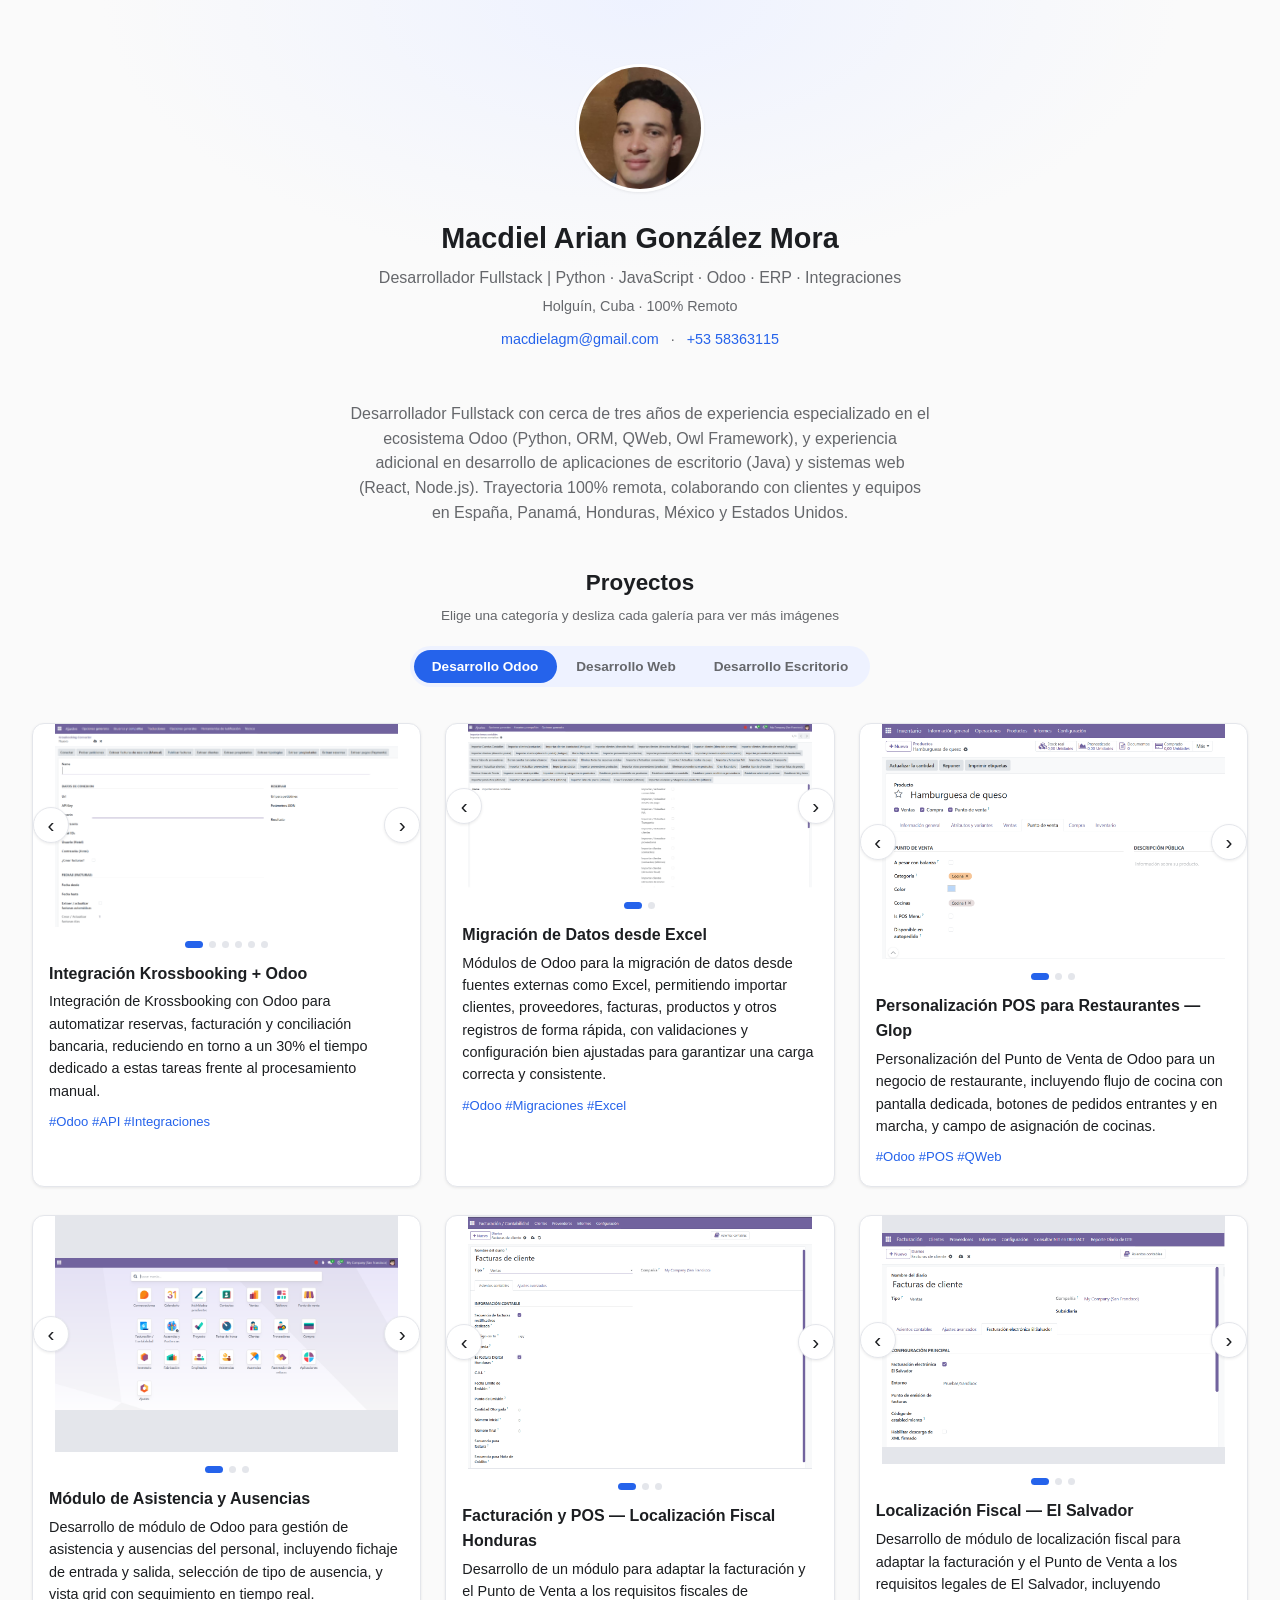
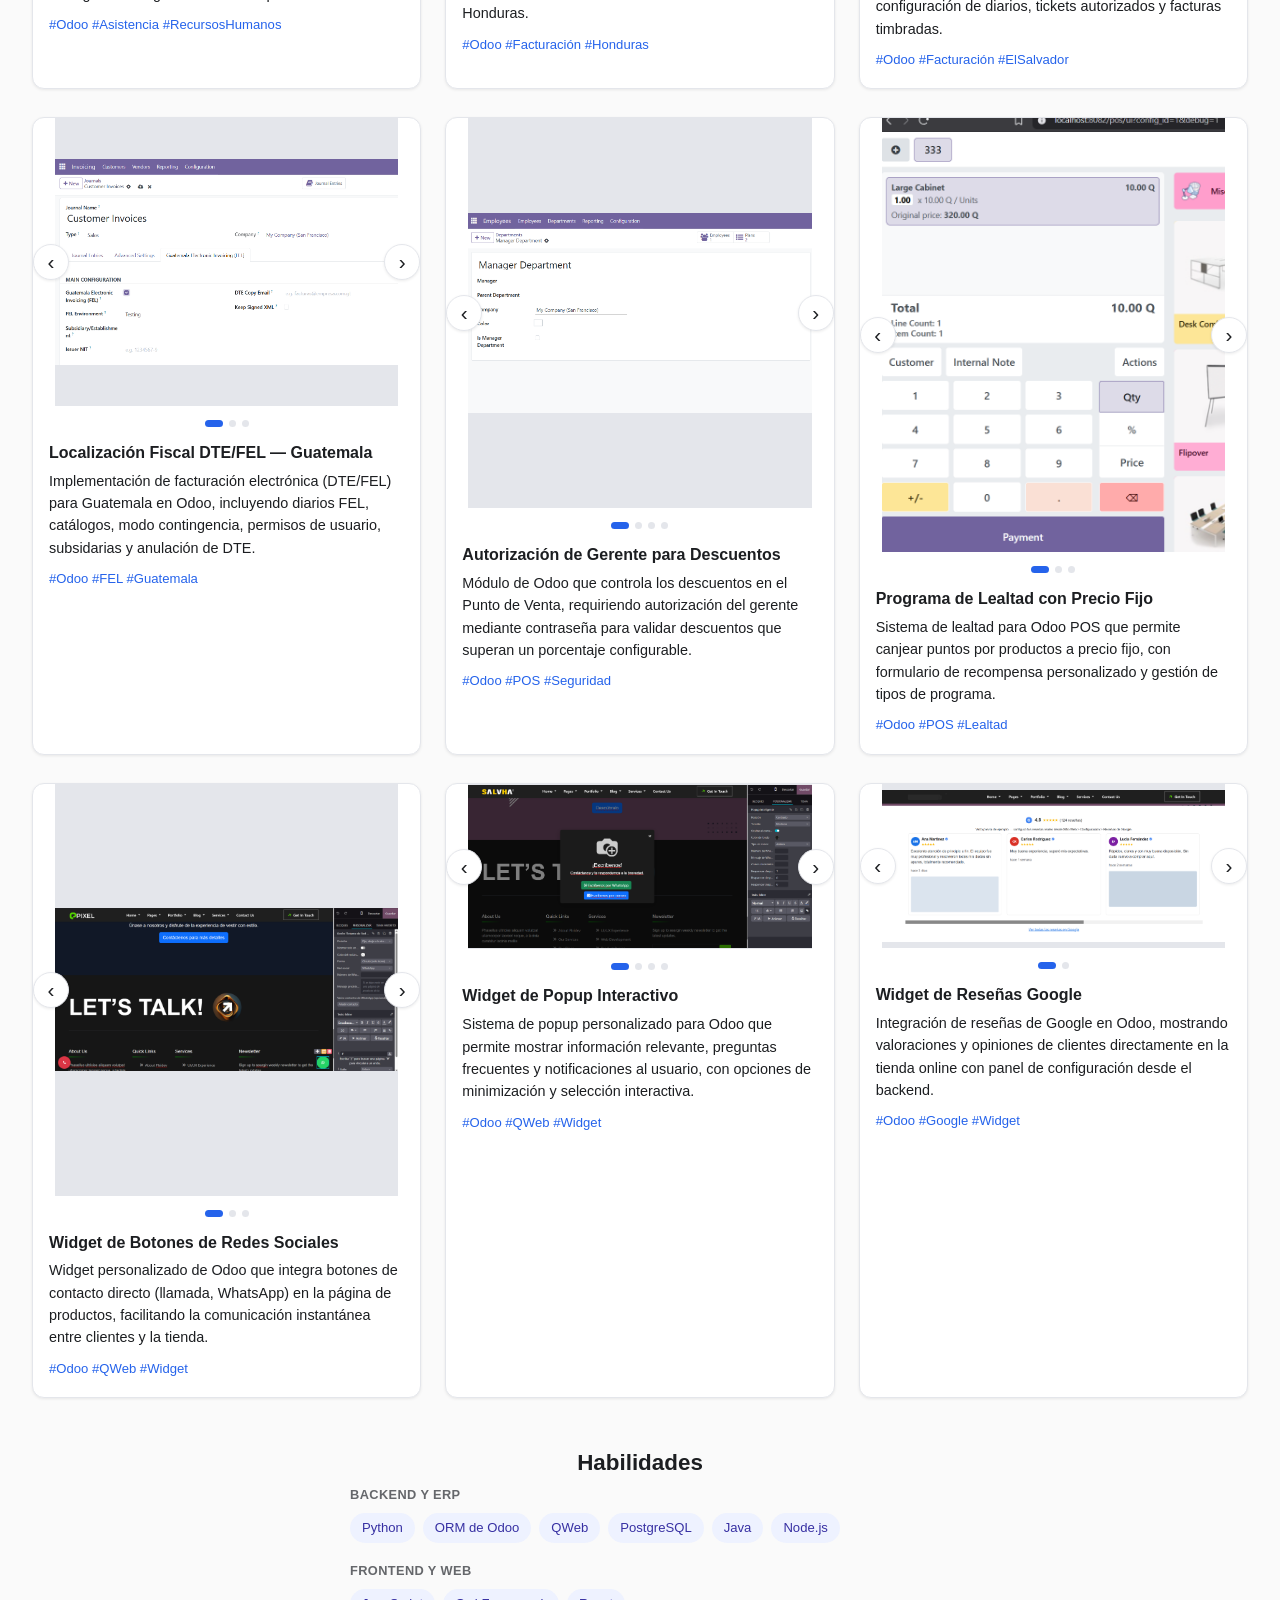
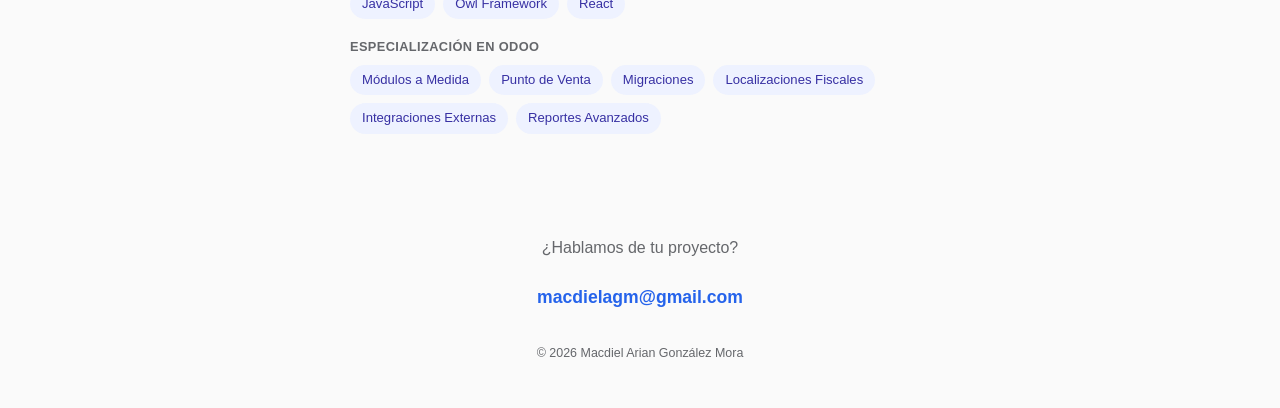
==== commit b3838044: "add project migration data" ====
--- a/index.html
+++ b/index.html
@@ -82,6 +82,26 @@
             <div class="carousel">
               <button class="carousel__arrow carousel__arrow--prev" aria-label="Imagen anterior">‹</button>
               <div class="carousel__track">
+                <img src="images/odoo/migracion-datos-excel-1.png" alt="Migración de Datos desde Excel - imagen 1">
+                <img src="images/odoo/migracion-datos-excel-2.png" alt="Migración de Datos desde Excel - imagen 2">
+              </div>
+              <button class="carousel__arrow carousel__arrow--next" aria-label="Imagen siguiente">›</button>
+            </div>
+            <div class="carousel__dots"></div>
+            <div class="project-card__body">
+              <h4 class="project-card__title">Migración de Datos desde Excel</h4>
+              <p class="project-card__desc">Módulos de Odoo para la migración de datos desde fuentes
+                externas como Excel, permitiendo importar clientes, proveedores, facturas, productos
+                y otros registros de forma rápida, con validaciones y configuración bien ajustadas
+                para garantizar una carga correcta y consistente.</p>
+              <p class="project-card__tags">#Odoo #Migraciones #Excel</p>
+            </div>
+          </article>
+
+          <article class="project-card">
+            <div class="carousel">
+              <button class="carousel__arrow carousel__arrow--prev" aria-label="Imagen anterior">‹</button>
+              <div class="carousel__track">
                 <img src="images/odoo/glop-1.png" alt="Glop POS - imagen 1">
                 <img src="images/odoo/glop-2.png" alt="Glop POS - imagen 2">
                 <img src="images/odoo/glop-3.png" alt="Glop POS - imagen 3">
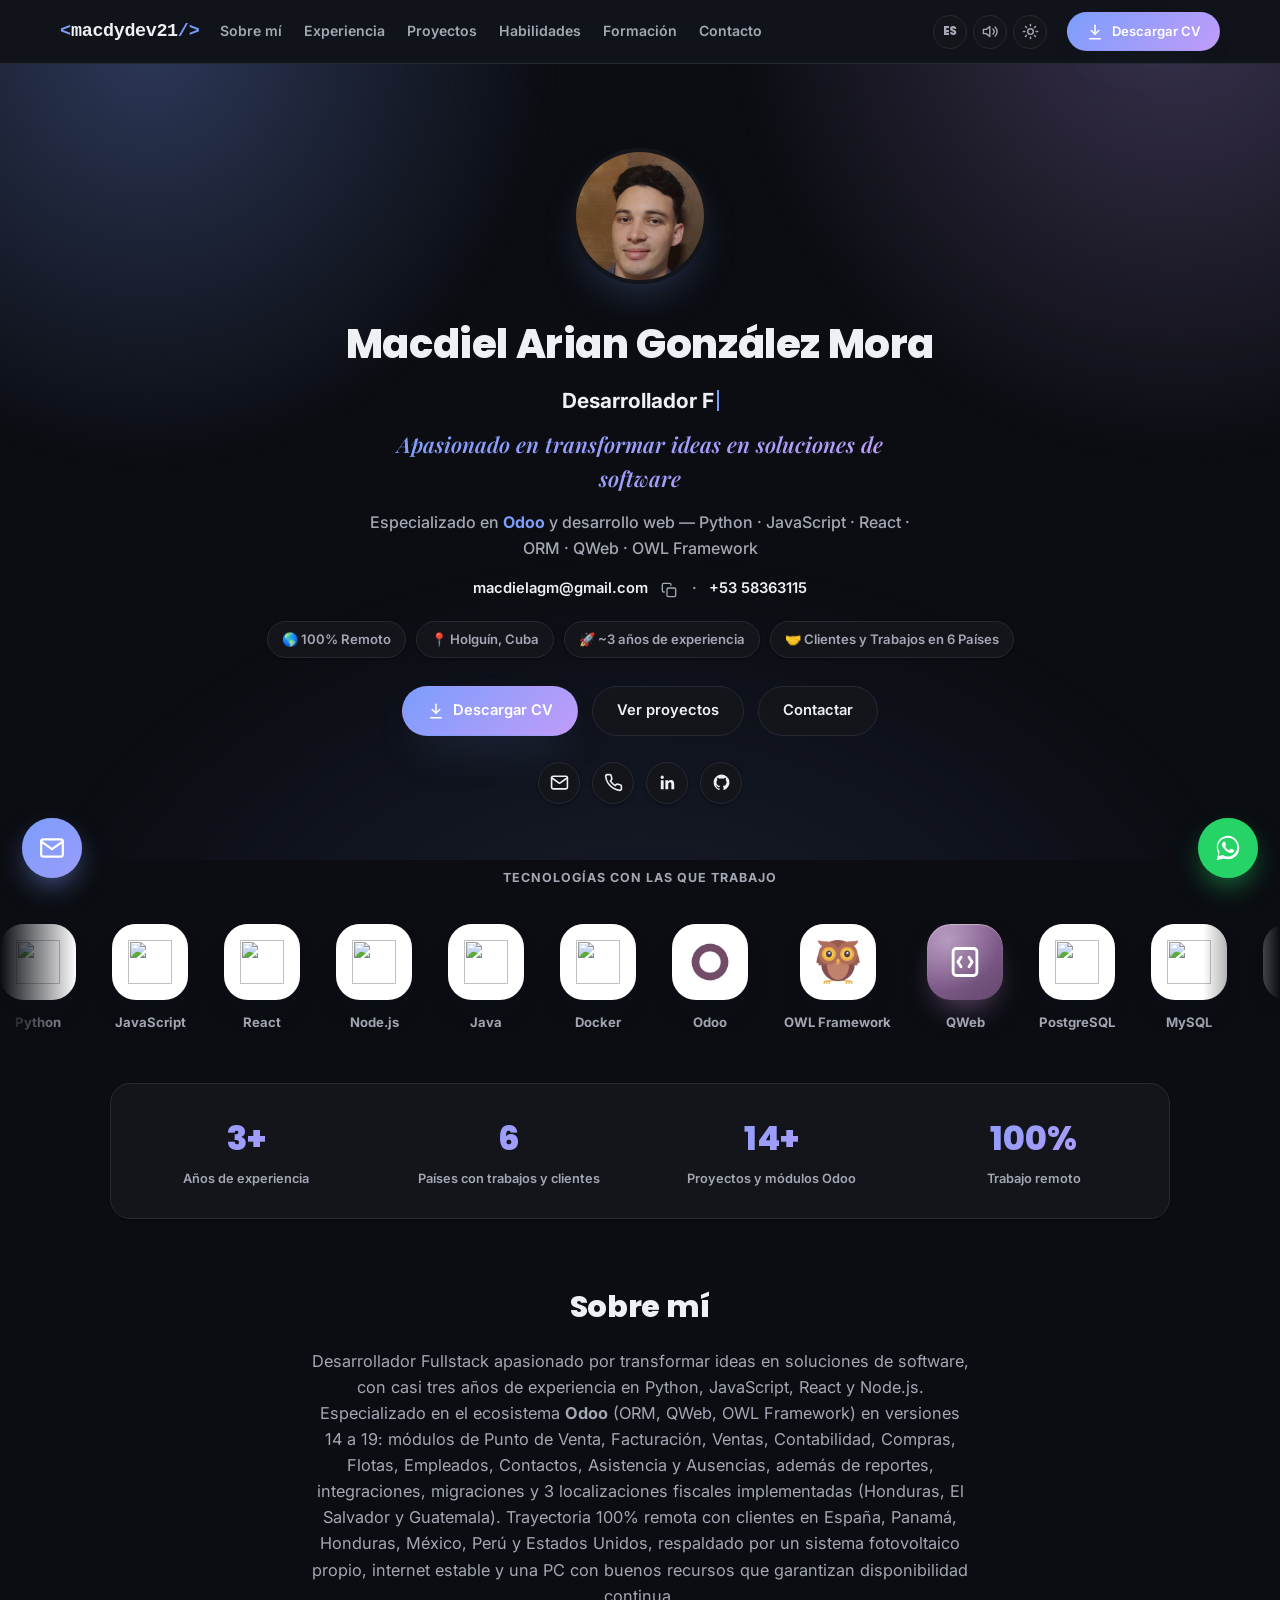
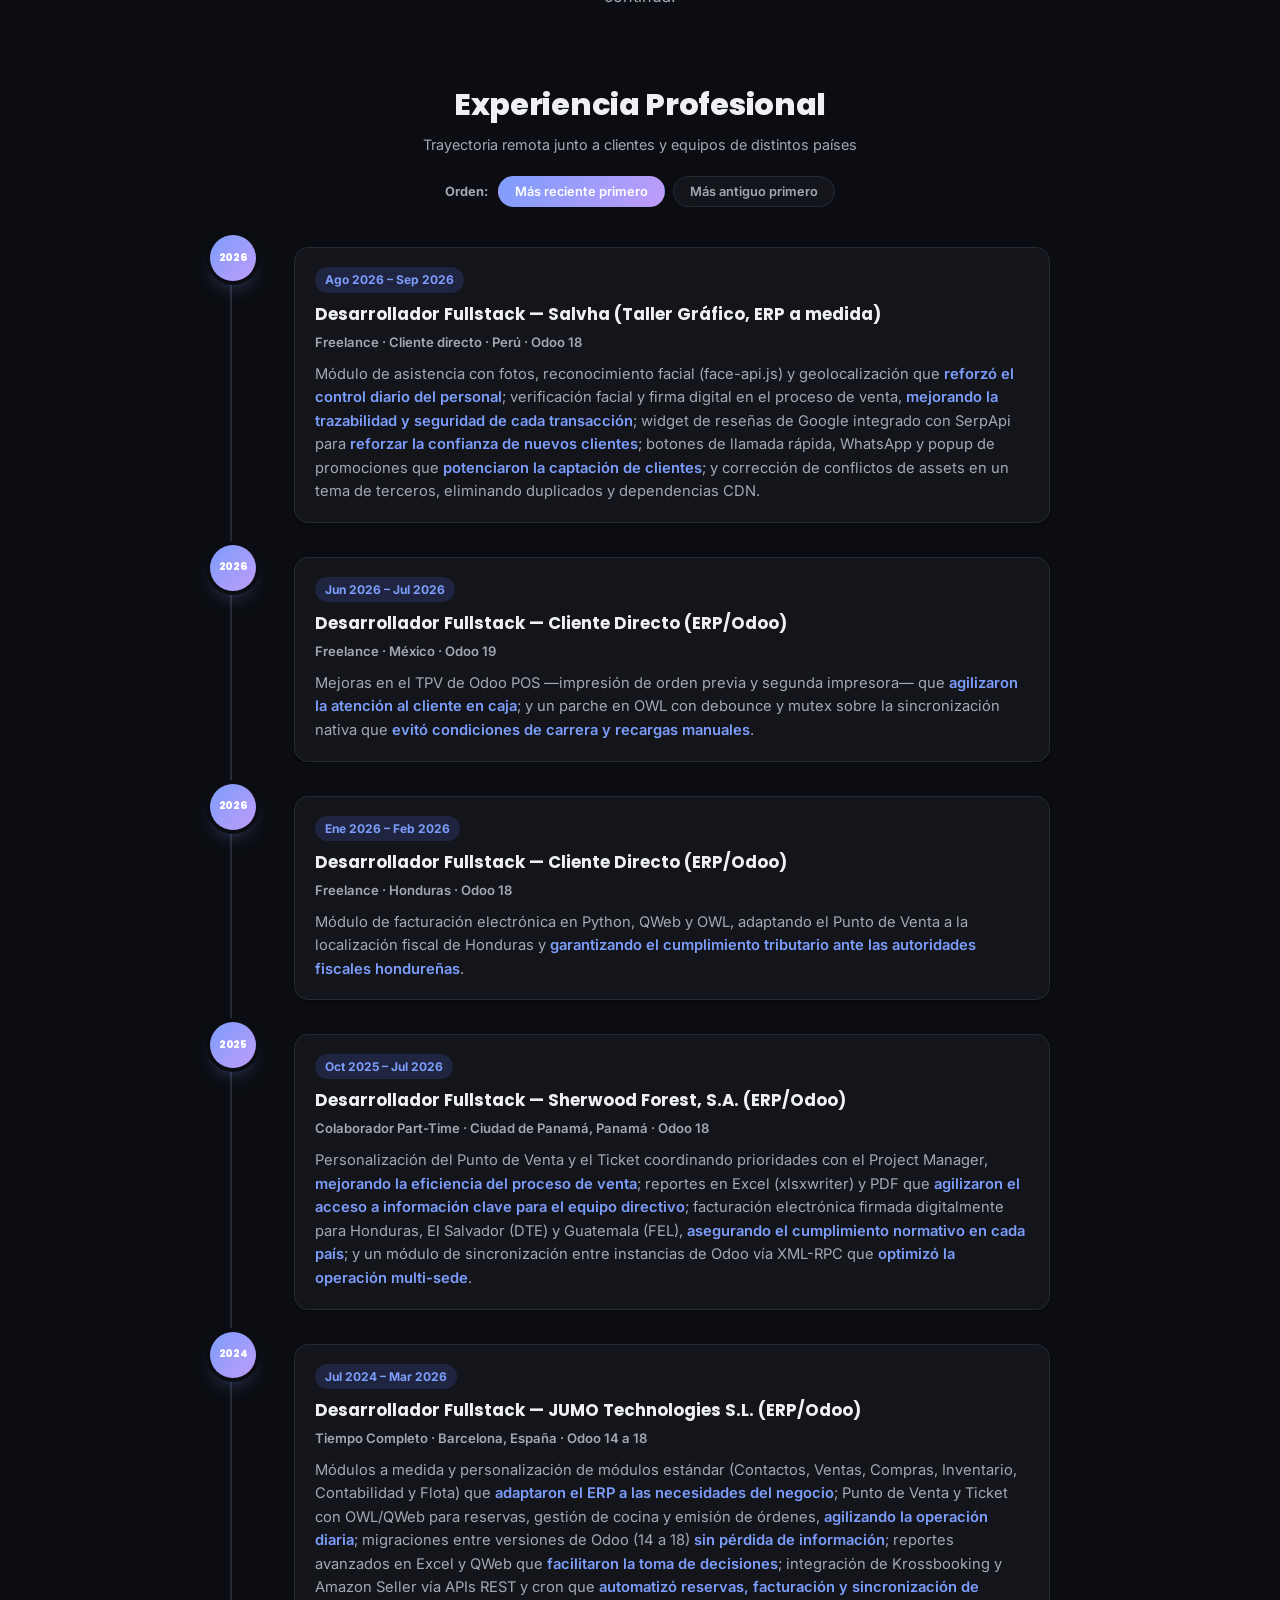
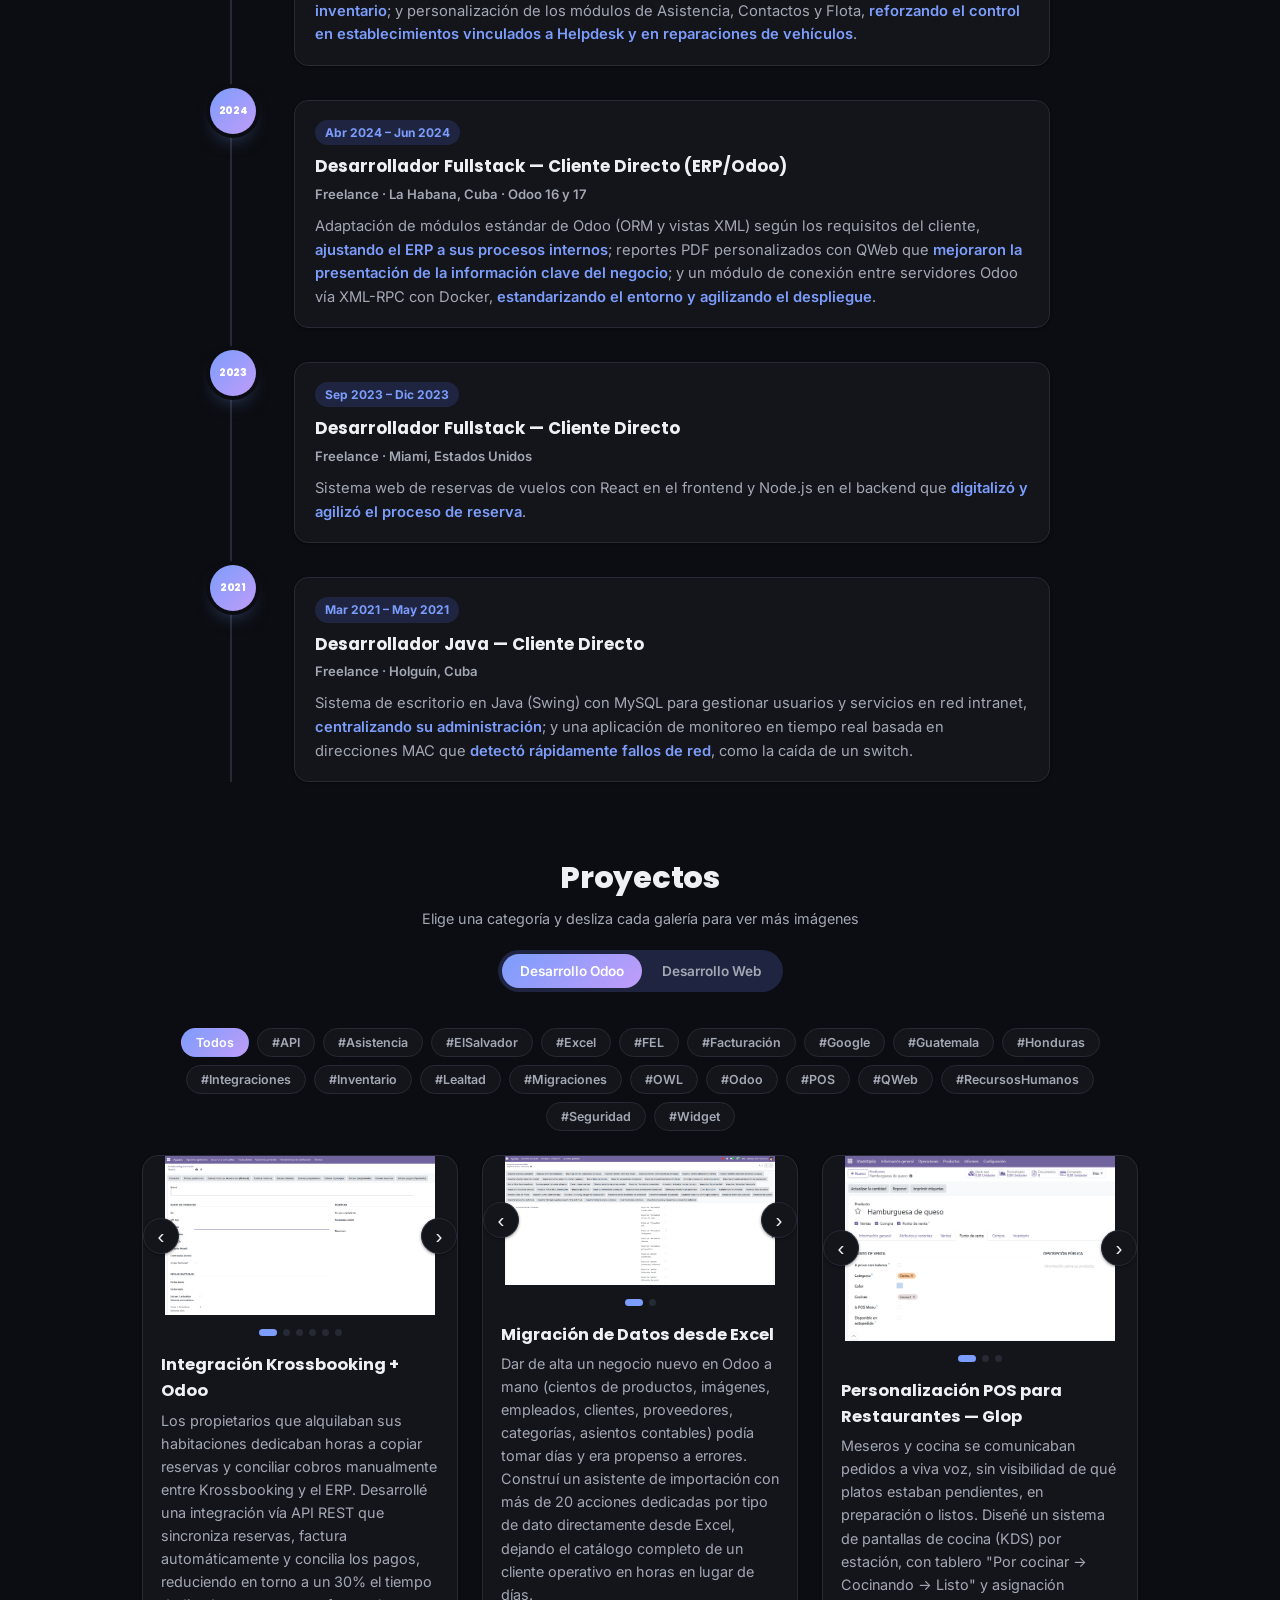
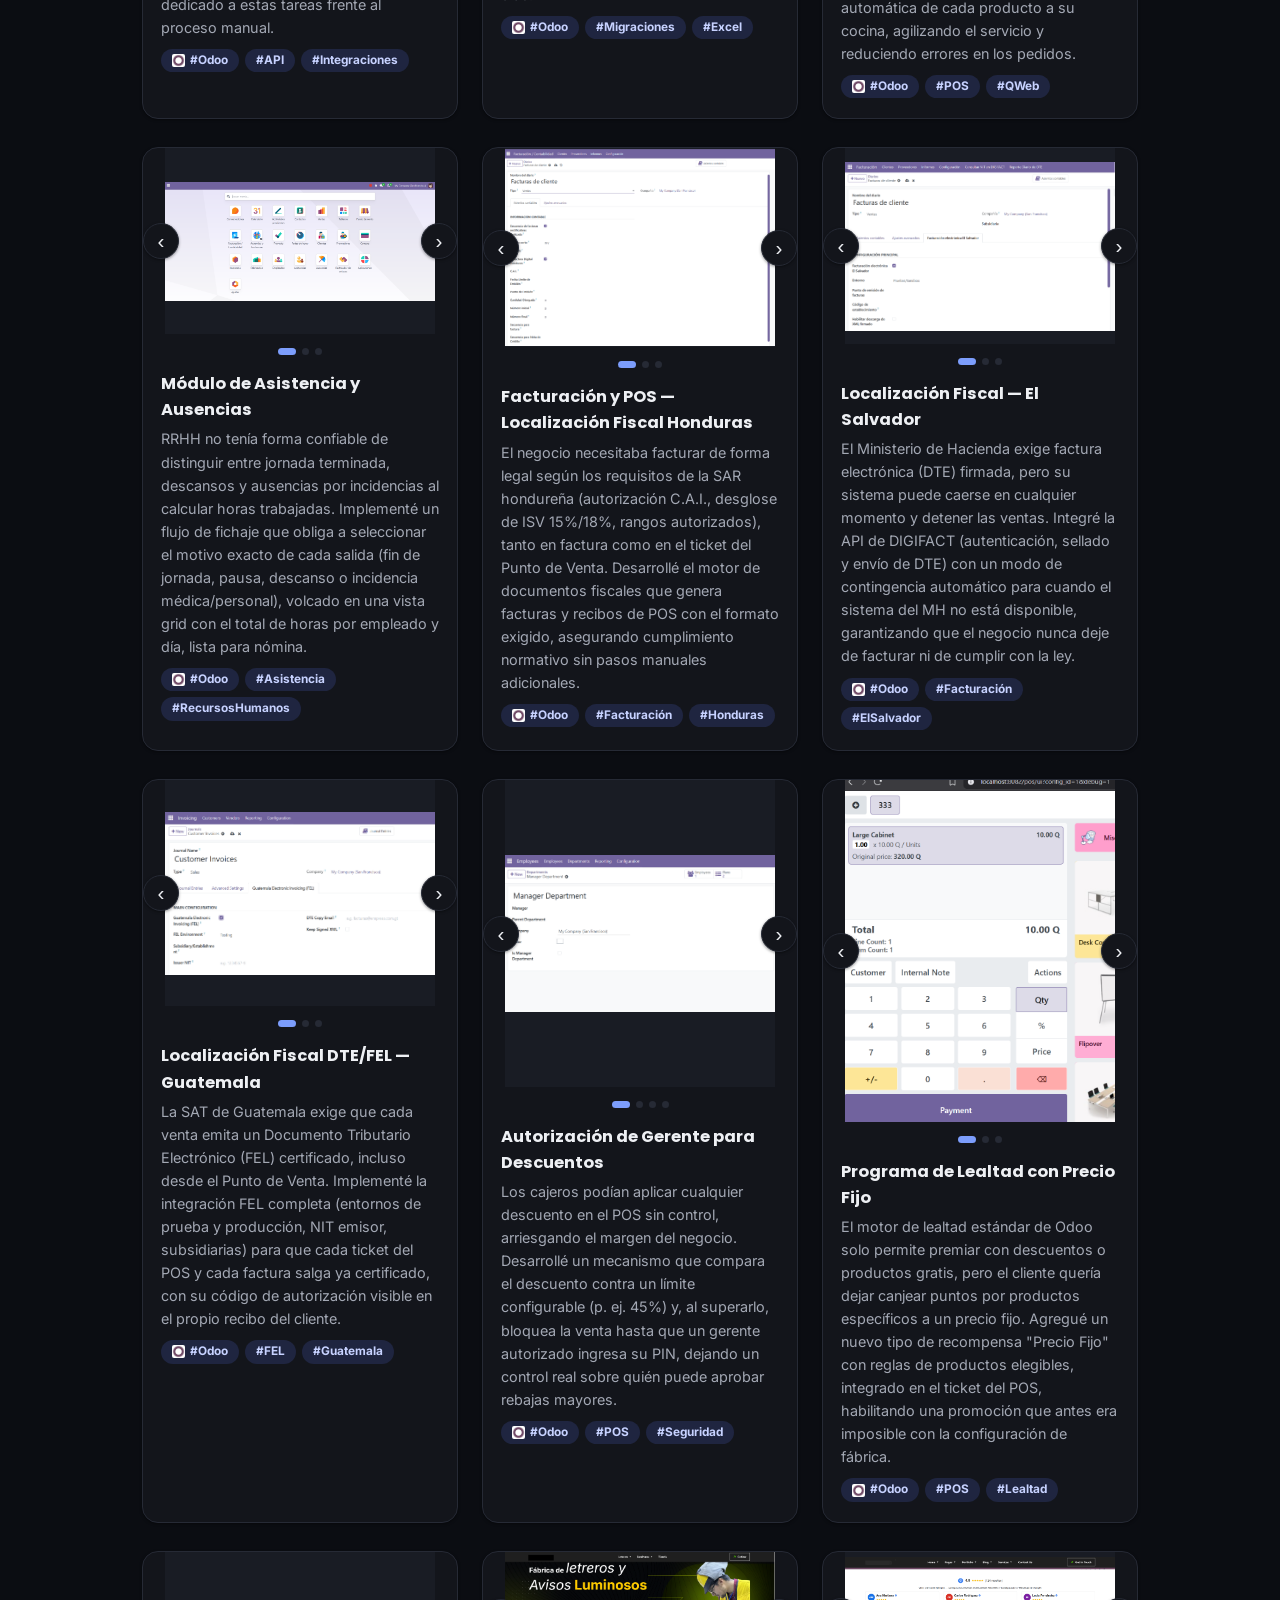
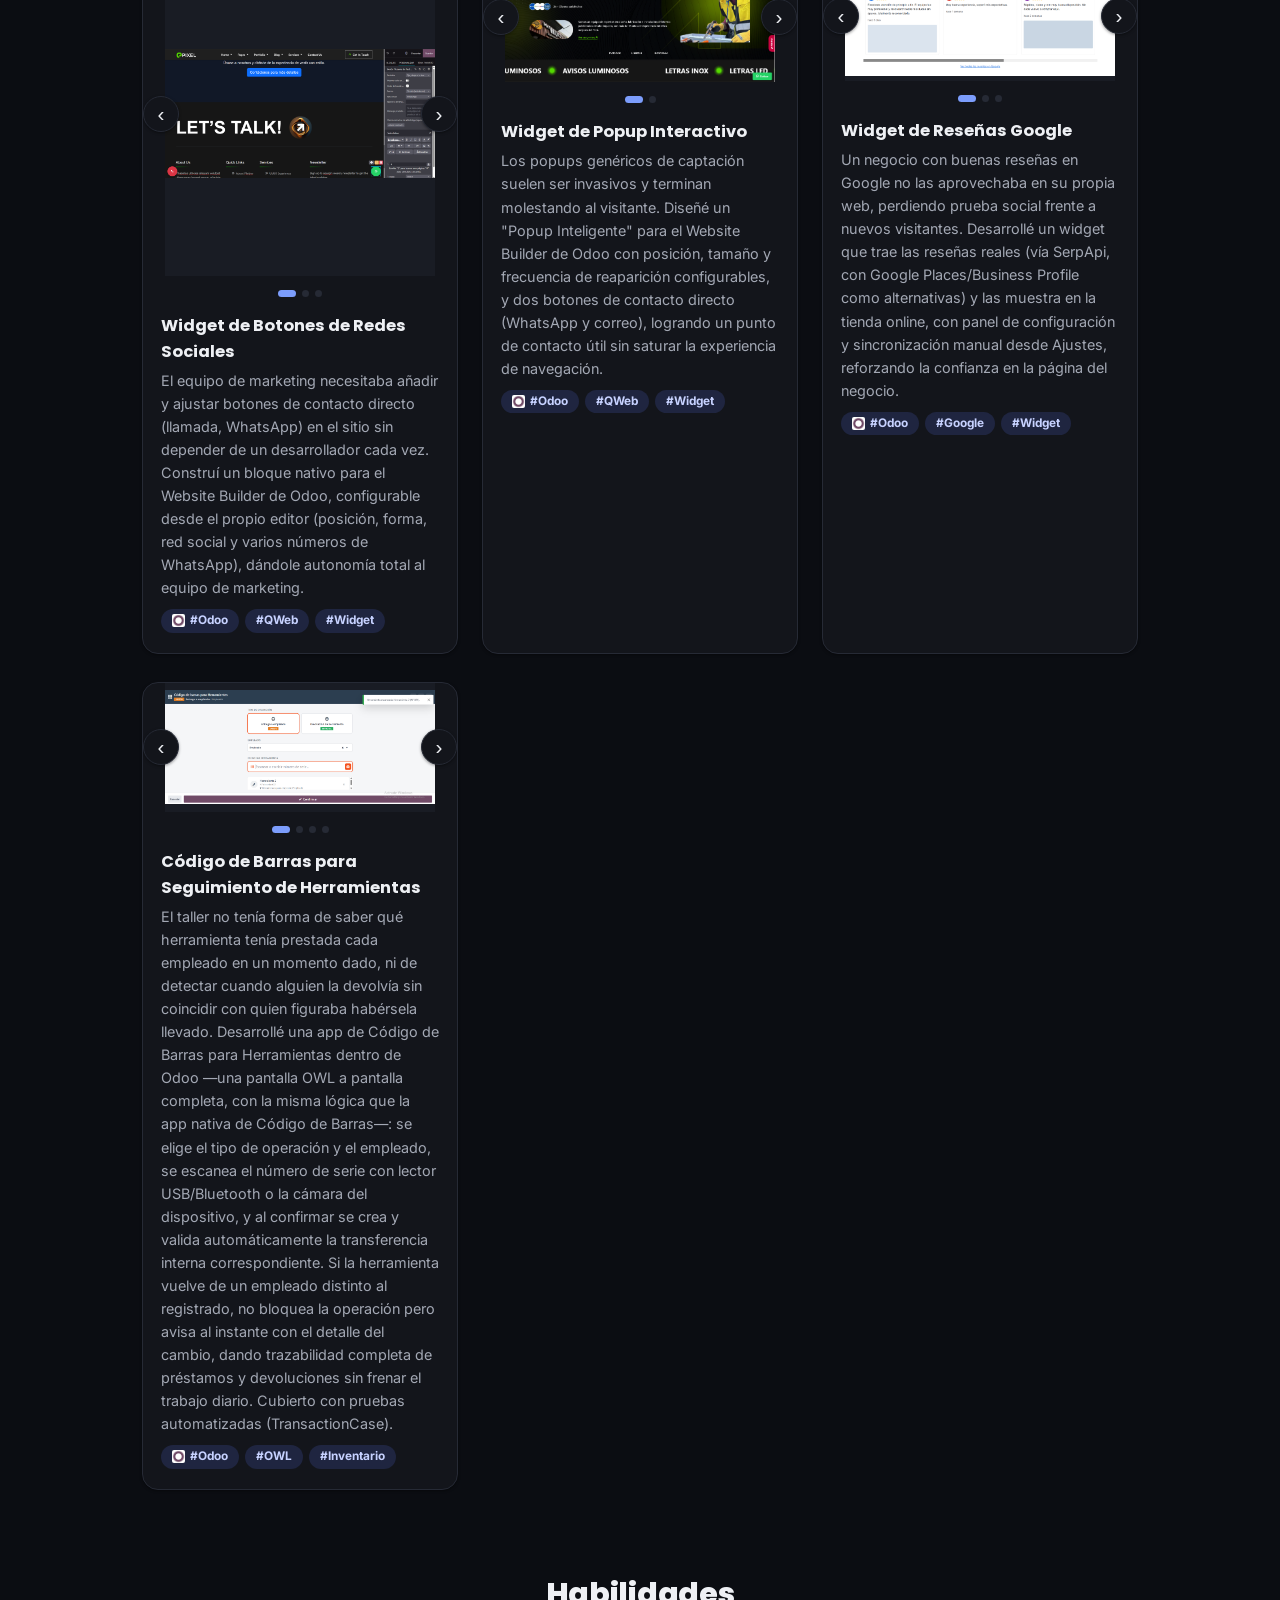
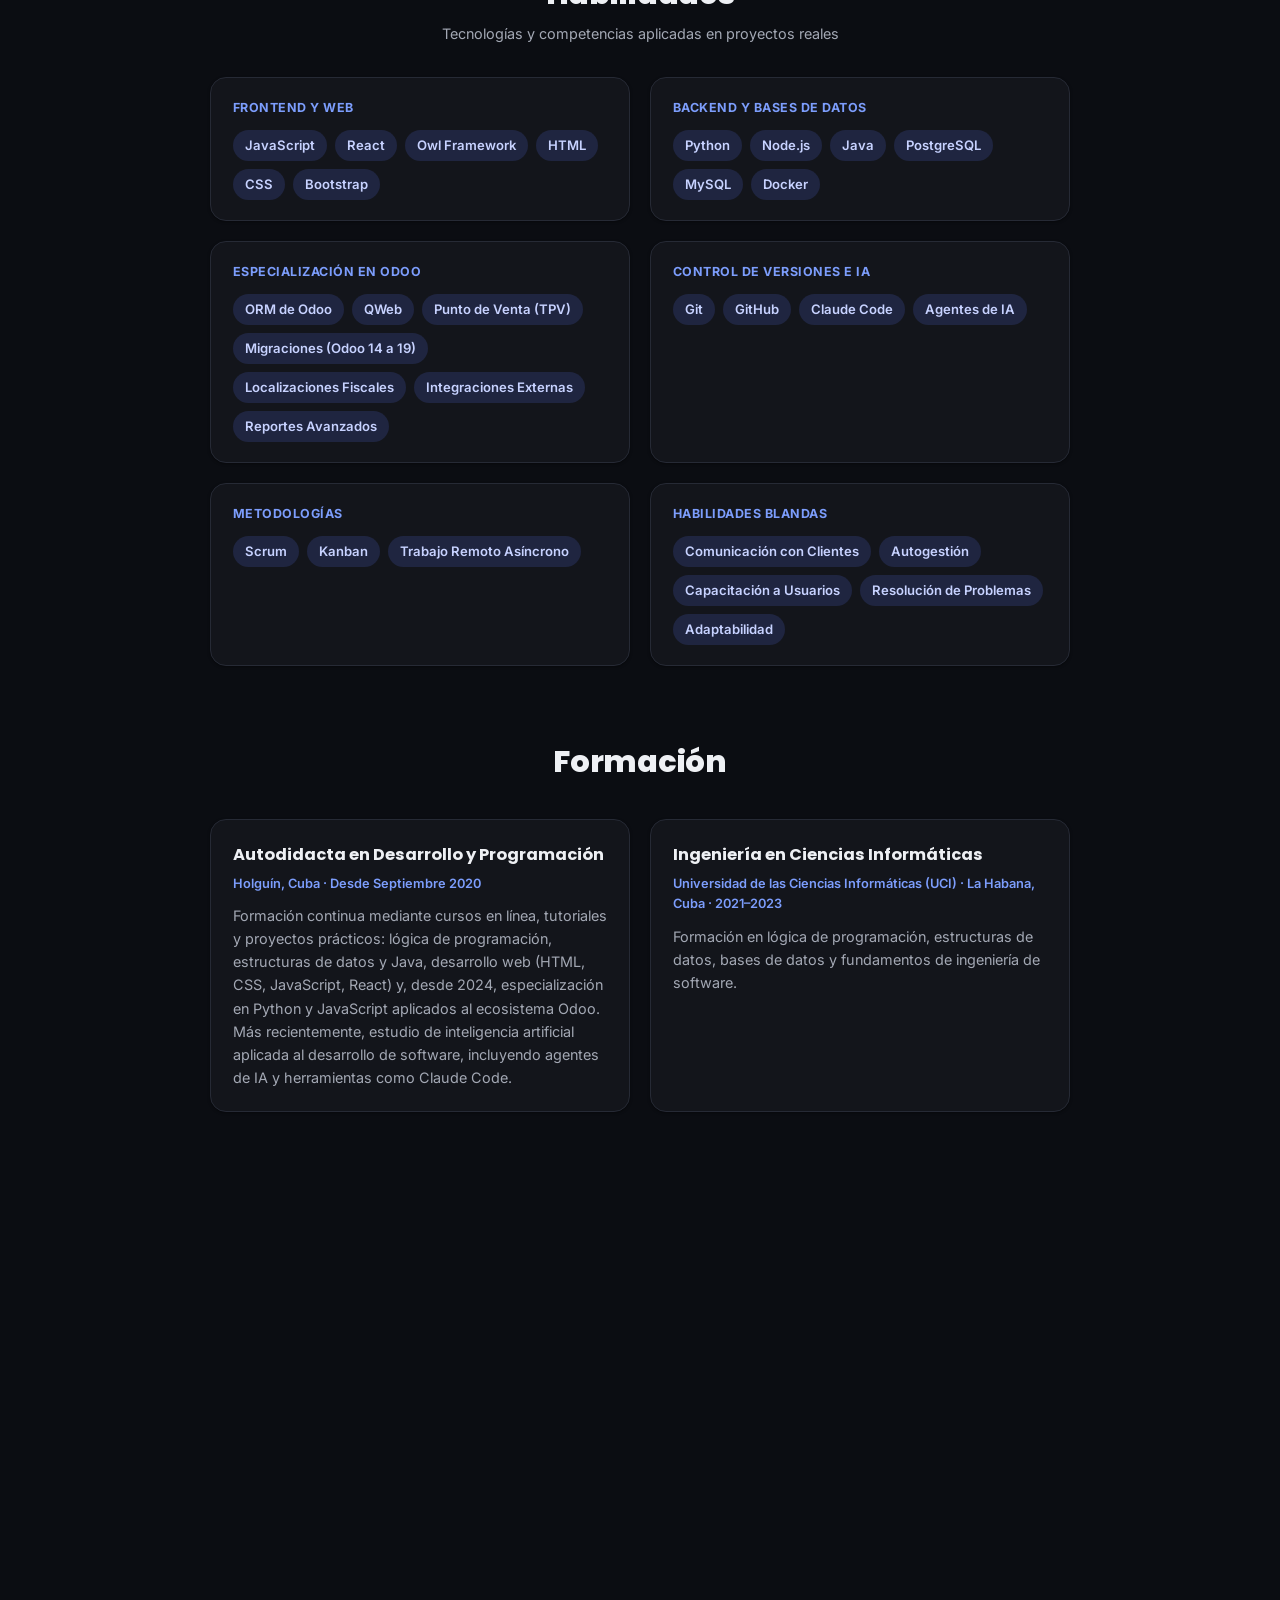
==== commit bef20c51: "update portfolio" ====
--- a/index.html
+++ b/index.html
@@ -2,297 +2,663 @@
 <html lang="es">
 <head>
 <meta charset="UTF-8">
+<script>
+  try {
+    if (localStorage.getItem("theme") === "light") document.documentElement.setAttribute("data-theme", "light");
+    if (localStorage.getItem("lang") === "en") document.documentElement.lang = "en";
+  } catch (e) {}
+</script>
 <meta name="viewport" content="width=device-width, initial-scale=1.0">
-<title>Macdiel Arian González Mora — Portafolio</title>
-<meta name="description" content="Portafolio de Macdiel Arian González Mora, Desarrollador Fullstack especializado en Odoo.">
+<title>Macdiel Arian González Mora (macdydev21) — Desarrollador Fullstack | Odoo Developer</title>
+<meta name="description" content="Macdiel Arian González Mora (macdydev21): desarrollador Fullstack y Odoo Developer especializado en desarrollo web (React, Node.js) y desarrollo Odoo (Python, ORM, QWeb, OWL) — frontend, backend y ERP, con ~3 años de experiencia 100% remota para clientes en España, Panamá, Honduras, México, Perú y EE.UU.">
+<meta name="author" content="Macdiel Arian González Mora">
+<meta name="robots" content="index, follow">
+<meta name="theme-color" content="#0b0d12">
+<link rel="canonical" href="https://macdydev21.github.io/portafolio/">
+
+<meta property="og:type" content="website">
+<meta property="og:site_name" content="Macdiel Arian González Mora — macdydev21">
+<meta property="og:locale" content="es_ES">
+<meta property="og:locale:alternate" content="en_US">
+<meta property="og:title" content="Macdiel Arian González Mora (macdydev21) — Desarrollador Fullstack | Odoo Developer">
+<meta property="og:description" content="Desarrollador Fullstack y Odoo Developer (Odoo Dev): desarrollo web (React, Node.js) y desarrollo Odoo (Python, ORM, QWeb, OWL), frontend y backend. Trayectoria 100% remota.">
+<meta property="og:image" content="https://macdydev21.github.io/portafolio/images/avatar.jpg">
+<meta property="og:url" content="https://macdydev21.github.io/portafolio/">
+<meta name="twitter:card" content="summary">
+<meta name="twitter:title" content="Macdiel Arian González Mora (macdydev21) — Desarrollador Fullstack | Odoo Developer">
+<meta name="twitter:description" content="Desarrollador Fullstack y Odoo Developer: desarrollo web, desarrollo Odoo, frontend y backend. 100% remoto.">
+<meta name="twitter:image" content="https://macdydev21.github.io/portafolio/images/avatar.jpg">
+
+<script type="application/ld+json">
+{
+  "@context": "https://schema.org",
+  "@type": "Person",
+  "name": "Macdiel Arian González Mora",
+  "alternateName": ["Macdiel Arian", "macdydev21"],
+  "additionalName": "macdydev21",
+  "jobTitle": ["Desarrollador Fullstack", "Desarrollador Odoo Fullstack", "Odoo Developer", "Desarrollador Frontend", "Desarrollador Backend"],
+  "description": "Desarrollador Fullstack y Odoo Developer especializado en desarrollo web (JavaScript, React, Node.js) y desarrollo Odoo (Python, ORM, QWeb, OWL Framework), frontend y backend, con casi 3 años de experiencia remota para clientes en España, Panamá, Honduras, México, Perú y EE.UU.",
+  "url": "https://macdydev21.github.io/portafolio/",
+  "image": "https://macdydev21.github.io/portafolio/images/avatar.jpg",
+  "email": "mailto:macdielagm@gmail.com",
+  "telephone": "+53-58363115",
+  "address": {
+    "@type": "PostalAddress",
+    "addressLocality": "Holguín",
+    "addressCountry": "CU"
+  },
+  "sameAs": [
+    "https://www.linkedin.com/in/macdydev21/",
+    "https://github.com/macdydev21"
+  ],
+  "knowsAbout": ["Odoo", "Desarrollo Odoo", "Odoo Developer", "Desarrollo Web", "Fullstack Development", "Frontend", "Backend", "Python", "JavaScript", "React", "Node.js", "QWeb", "OWL Framework", "PostgreSQL", "MySQL", "Docker"]
+}
+</script>
+
 <link rel="icon" type="image/svg+xml" href="images/favicon.svg">
 <link rel="icon" type="image/png" sizes="32x32" href="images/favicon-32x32.png">
 <link rel="apple-touch-icon" href="images/apple-touch-icon.png">
+
+<link rel="preconnect" href="https://fonts.googleapis.com">
+<link rel="preconnect" href="https://fonts.gstatic.com" crossorigin>
+<link href="https://fonts.googleapis.com/css2?family=Inter:wght@400;500;600;700&family=Poppins:wght@600;700;800&family=Playfair+Display:ital,wght@1,600&display=swap" rel="stylesheet">
+
 <link rel="stylesheet" href="css/style.css">
 </head>
 <body>
 
-  <header class="hero">
-    <img class="hero__avatar" src="images/avatar.jpg" alt="Foto de perfil de Macdiel Arian González Mora">
+  <div class="scroll-progress" aria-hidden="true"><div class="scroll-progress__bar" id="scroll-progress-bar"></div></div>
+
+  <nav class="navbar" aria-label="Navegación principal">
+    <div class="navbar__inner">
+      <a href="#inicio" class="navbar__brand" id="navbar-brand" aria-label="macdydev21 — Inicio">
+        <span class="tag-bracket">&lt;</span><span class="tag-name">macdydev21</span><span class="tag-bracket">/&gt;</span>
+      </a>
+      <div class="navbar__links">
+        <a href="#sobre-mi" data-i18n="nav-about">Sobre mí</a>
+        <a href="#experiencia" data-i18n="nav-experience">Experiencia</a>
+        <a href="#proyectos" data-i18n="nav-projects">Proyectos</a>
+        <a href="#habilidades" data-i18n="nav-skills">Habilidades</a>
+        <a href="#educacion" data-i18n="nav-education">Formación</a>
+        <a href="#contacto" data-i18n="nav-contact">Contacto</a>
+      </div>
+      <div class="navbar__controls">
+        <button type="button" class="control-btn" id="lang-toggle" aria-label="Switch to English">ES</button>
+        <button type="button" class="control-btn" id="sound-toggle" aria-label="Silenciar sonido"></button>
+        <button type="button" class="control-btn" id="theme-toggle" aria-label="Cambiar a tema claro"></button>
+      </div>
+      <a class="btn btn--primary btn--sm navbar__cta" href="cv/CV_Macdiel_Arian.pdf" download>
+        <svg viewBox="0 0 24 24" fill="none" stroke="currentColor" stroke-width="2" stroke-linecap="round" stroke-linejoin="round"><path d="M12 3v12"/><path d="m7 10 5 5 5-5"/><path d="M5 21h14"/></svg>
+        <span data-i18n="cta-download-cv">Descargar CV</span>
+      </a>
+    </div>
+  </nav>
+
+  <header class="hero" id="inicio">
+    <div class="hero__bg" aria-hidden="true"></div>
+    <div class="hero__avatar-wrap">
+      <img class="hero__avatar" src="images/avatar.jpg" alt="Foto de perfil de Macdiel Arian González Mora">
+    </div>
     <h1 class="hero__name">Macdiel Arian González Mora</h1>
-    <p class="hero__title">Desarrollador Fullstack | Python · JavaScript · Odoo · ERP · Integraciones</p>
-    <p class="hero__location">Holguín, Cuba · 100% Remoto</p>
+    <p class="hero__role"><span class="hero__role-text" id="hero-role-text" aria-hidden="true"></span><span class="hero__role-cursor" aria-hidden="true"></span></p>
+    <p class="hero__tagline" data-i18n="hero-tagline">Apasionado en transformar ideas en soluciones de software</p>
+    <p class="hero__subtitle" data-i18n="hero-subtitle">Especializado en <strong>Odoo</strong> y desarrollo web — Python · JavaScript · React · ORM · QWeb · OWL Framework</p>
     <div class="hero__contact">
-      <a href="mailto:macdielagm@gmail.com">macdielagm@gmail.com</a>
+      <a href="mailto:macdielagm@gmail.com" id="hero-email-link">macdielagm@gmail.com</a>
+      <button type="button" class="copy-btn" id="copy-email-btn" aria-label="Copiar correo" data-i18n-aria="copy-email"></button>
       <span class="dot">·</span>
       <a href="tel:+5358363115">+53 58363115</a>
     </div>
+    <div class="hero__badges">
+      <span class="badge"><span data-i18n="badge-remote">🌎 100% Remoto</span></span>
+      <span class="badge">📍 Holguín, Cuba</span>
+      <span class="badge"><span data-i18n="badge-experience">🚀 ~3 años de experiencia</span></span>
+      <span class="badge"><span data-i18n="badge-countries">🤝 Clientes y Trabajos en 6 Países</span></span>
+    </div>
+    <div class="hero__cta">
+      <a class="btn btn--primary" href="cv/CV_Macdiel_Arian.pdf" download>
+        <svg viewBox="0 0 24 24" fill="none" stroke="currentColor" stroke-width="2" stroke-linecap="round" stroke-linejoin="round"><path d="M12 3v12"/><path d="m7 10 5 5 5-5"/><path d="M5 21h14"/></svg>
+        <span data-i18n="cta-download-cv">Descargar CV</span>
+      </a>
+      <a class="btn btn--ghost" href="#proyectos" data-i18n="cta-view-projects">Ver proyectos</a>
+      <a class="btn btn--ghost" href="#contacto" data-i18n="cta-contact">Contactar</a>
+    </div>
+    <div class="hero__socials">
+      <a class="social-btn" href="mailto:macdielagm@gmail.com" aria-label="Enviar correo" data-i18n-aria="aria-send-email">
+        <svg viewBox="0 0 24 24" fill="none" stroke="currentColor" stroke-width="2" stroke-linecap="round" stroke-linejoin="round"><rect x="2" y="4" width="20" height="16" rx="2"/><path d="m22 6-10 7L2 6"/></svg>
+      </a>
+      <a class="social-btn" href="tel:+5358363115" aria-label="Llamar por teléfono" data-i18n-aria="aria-call-phone">
+        <svg viewBox="0 0 24 24" fill="none" stroke="currentColor" stroke-width="2" stroke-linecap="round" stroke-linejoin="round"><path d="M22 16.92v3a2 2 0 0 1-2.18 2 19.79 19.79 0 0 1-8.63-3.07 19.5 19.5 0 0 1-6-6 19.79 19.79 0 0 1-3.07-8.67A2 2 0 0 1 4.11 2h3a2 2 0 0 1 2 1.72c.127.96.361 1.903.7 2.81a2 2 0 0 1-.45 2.11L8.09 9.91a16 16 0 0 0 6 6l1.27-1.27a2 2 0 0 1 2.11-.45c.907.339 1.85.573 2.81.7A2 2 0 0 1 22 16.92z"/></svg>
+      </a>
+      <a class="social-btn" href="https://www.linkedin.com/in/macdydev21/" target="_blank" rel="noopener me" aria-label="Perfil de LinkedIn" data-i18n-aria="aria-linkedin">
+        <svg viewBox="0 0 24 24" fill="currentColor"><path d="M20.45 20.45h-3.55v-5.57c0-1.33-.03-3.04-1.85-3.04-1.86 0-2.15 1.45-2.15 2.94v5.67H9.35V9h3.41v1.56h.05c.48-.9 1.63-1.85 3.36-1.85 3.6 0 4.27 2.37 4.27 5.45v6.29zM5.34 7.43a2.06 2.06 0 1 1 0-4.12 2.06 2.06 0 0 1 0 4.12zM7.12 20.45H3.56V9h3.56v11.45z"/></svg>
+      </a>
+      <a class="social-btn" href="https://github.com/macdydev21" target="_blank" rel="noopener me" aria-label="Perfil de GitHub" data-i18n-aria="aria-github">
+        <svg viewBox="0 0 24 24" fill="currentColor"><path d="M12 2a10 10 0 0 0-3.16 19.49c.5.09.68-.22.68-.48v-1.7c-2.78.6-3.37-1.34-3.37-1.34-.46-1.16-1.11-1.47-1.11-1.47-.9-.62.07-.6.07-.6 1 .07 1.53 1.03 1.53 1.03.9 1.53 2.36 1.09 2.93.83.09-.65.35-1.09.63-1.34-2.22-.25-4.56-1.11-4.56-4.94 0-1.09.39-1.98 1.03-2.68-.1-.25-.45-1.27.1-2.65 0 0 .84-.27 2.75 1.02a9.53 9.53 0 0 1 5 0c1.91-1.29 2.75-1.02 2.75-1.02.55 1.38.2 2.4.1 2.65.64.7 1.03 1.59 1.03 2.68 0 3.84-2.34 4.68-4.57 4.93.36.31.68.92.68 1.85v2.75c0 .27.18.58.69.48A10 10 0 0 0 12 2z"/></svg>
+      </a>
+    </div>
   </header>
 
+  <section class="tech-strip reveal" aria-label="Tecnologías con las que he trabajado">
+    <p class="tech-strip__label" data-i18n="tech-label">Tecnologías con las que trabajo</p>
+    <div class="marquee">
+      <div class="marquee__track">
+        <span class="tech-pill"><span class="tech-pill__mark tech-pill__mark--logo"><img src="https://cdn.jsdelivr.net/gh/devicons/devicon/icons/python/python-original.svg" alt="" width="40" height="40"></span><span class="tech-pill__name">Python</span></span>
+        <span class="tech-pill"><span class="tech-pill__mark tech-pill__mark--logo"><img src="https://cdn.jsdelivr.net/gh/devicons/devicon/icons/javascript/javascript-original.svg" alt="" width="40" height="40"></span><span class="tech-pill__name">JavaScript</span></span>
+        <span class="tech-pill"><span class="tech-pill__mark tech-pill__mark--logo"><img src="https://cdn.jsdelivr.net/gh/devicons/devicon/icons/react/react-original.svg" alt="" width="40" height="40"></span><span class="tech-pill__name">React</span></span>
+        <span class="tech-pill"><span class="tech-pill__mark tech-pill__mark--logo"><img src="https://cdn.jsdelivr.net/gh/devicons/devicon/icons/nodejs/nodejs-original.svg" alt="" width="40" height="40"></span><span class="tech-pill__name">Node.js</span></span>
+        <span class="tech-pill"><span class="tech-pill__mark tech-pill__mark--logo"><img src="https://cdn.jsdelivr.net/gh/devicons/devicon/icons/java/java-original.svg" alt="" width="40" height="40"></span><span class="tech-pill__name">Java</span></span>
+        <span class="tech-pill"><span class="tech-pill__mark tech-pill__mark--logo"><img src="https://cdn.jsdelivr.net/gh/devicons/devicon/icons/docker/docker-original.svg" alt="" width="40" height="40"></span><span class="tech-pill__name">Docker</span></span>
+        <span class="tech-pill"><span class="tech-pill__mark tech-pill__mark--logo"><img src="images/icons/odoo.webp" alt="" width="40" height="40"></span><span class="tech-pill__name">Odoo</span></span>
+        <span class="tech-pill"><span class="tech-pill__mark tech-pill__mark--logo"><img src="images/icons/owl.png" alt="" width="40" height="40"></span><span class="tech-pill__name">OWL Framework</span></span>
+        <span class="tech-pill" style="--tc:#9B6FA8"><span class="tech-pill__mark"><svg viewBox="0 0 24 24" fill="none" stroke="currentColor" stroke-width="1.8" stroke-linecap="round" stroke-linejoin="round"><rect x="4.5" y="3.5" width="15" height="17" rx="2"/><path d="M9.5 9l-2 3 2 3"/><path d="M14.5 9l2 3-2 3"/></svg></span><span class="tech-pill__name">QWeb</span></span>
+        <span class="tech-pill"><span class="tech-pill__mark tech-pill__mark--logo"><img src="https://cdn.jsdelivr.net/gh/devicons/devicon/icons/postgresql/postgresql-original.svg" alt="" width="40" height="40"></span><span class="tech-pill__name">PostgreSQL</span></span>
+        <span class="tech-pill"><span class="tech-pill__mark tech-pill__mark--logo"><img src="https://cdn.jsdelivr.net/gh/devicons/devicon/icons/mysql/mysql-original.svg" alt="" width="40" height="40"></span><span class="tech-pill__name">MySQL</span></span>
+        <span class="tech-pill"><span class="tech-pill__mark tech-pill__mark--logo"><img src="https://cdn.jsdelivr.net/gh/devicons/devicon/icons/html5/html5-original.svg" alt="" width="40" height="40"></span><span class="tech-pill__name">HTML5</span></span>
+        <span class="tech-pill"><span class="tech-pill__mark tech-pill__mark--logo"><img src="https://cdn.jsdelivr.net/gh/devicons/devicon/icons/css3/css3-original.svg" alt="" width="40" height="40"></span><span class="tech-pill__name">CSS3</span></span>
+        <span class="tech-pill"><span class="tech-pill__mark tech-pill__mark--logo"><img src="https://cdn.jsdelivr.net/gh/devicons/devicon/icons/bootstrap/bootstrap-original.svg" alt="" width="40" height="40"></span><span class="tech-pill__name">Bootstrap</span></span>
+        <span class="tech-pill"><span class="tech-pill__mark tech-pill__mark--logo"><img src="https://cdn.jsdelivr.net/gh/devicons/devicon/icons/git/git-original.svg" alt="" width="40" height="40"></span><span class="tech-pill__name">Git</span></span>
+        <span class="tech-pill"><span class="tech-pill__mark tech-pill__mark--logo"><img src="https://cdn.jsdelivr.net/gh/devicons/devicon/icons/github/github-original.svg" alt="" width="40" height="40"></span><span class="tech-pill__name">GitHub</span></span>
+        <span class="tech-pill" style="--tc:#DE7356"><span class="tech-pill__mark"><svg viewBox="0 0 24 24" fill="currentColor"><path d="m4.7144 15.9555 4.7174-2.6471.079-.2307-.079-.1275h-.2307l-.7893-.0486-2.6956-.0729-2.3375-.0971-2.2646-.1214-.5707-.1215-.5343-.7042.0546-.3522.4797-.3218.686.0608 1.5179.1032 2.2767.1578 1.6514.0972 2.4468.255h.3886l.0546-.1579-.1336-.0971-.1032-.0972L6.973 9.8356l-2.55-1.6879-1.3356-.9714-.7225-.4918-.3643-.4614-.1578-1.0078.6557-.7225.8803.0607.2246.0607.8925.686 1.9064 1.4754 2.4893 1.8336.3643.3035.1457-.1032.0182-.0728-.164-.2733-1.3539-2.4467-1.445-2.4893-.6435-1.032-.17-.6194c-.0607-.255-.1032-.4674-.1032-.7285L6.287.1335 6.6997 0l.9957.1336.419.3642.6192 1.4147 1.0018 2.2282 1.5543 3.0296.4553.8985.2429.8318.091.255h.1579v-.1457l.1275-1.706.2368-2.0947.2307-2.6957.0789-.7589.3764-.9107.7468-.4918.5828.2793.4797.686-.0668.4433-.2853 1.8517-.5586 2.9021-.3643 1.9429h.2125l.2429-.2429.9835-1.3053 1.6514-2.0643.7286-.8196.85-.9046.5464-.4311h1.0321l.759 1.1293-.34 1.1657-1.0625 1.3478-.8804 1.1414-1.2628 1.7-.7893 1.36.0729.1093.1882-.0183 2.8535-.607 1.5421-.2794 1.8396-.3157.8318.3886.091.3946-.3278.8075-1.967.4857-2.3072.4614-3.4364.8136-.0425.0304.0486.0607 1.5482.1457.6618.0364h1.621l3.0175.2247.7892.522.4736.6376-.079.4857-1.2142.6193-1.6393-.3886-3.825-.9107-1.3113-.3279h-.1822v.1093l1.0929 1.0686 2.0035 1.8092 2.5075 2.3314.1275.5768-.3218.4554-.34-.0486-2.2039-1.6575-.85-.7468-1.9246-1.621h-.1275v.17l.4432.6496 2.3436 3.5214.1214 1.0807-.17.3521-.6071.2125-.6679-.1214-1.3721-1.9246L14.38 17.959l-1.1414-1.9428-.1397.079-.674 7.2552-.3156.3703-.7286.2793-.6071-.4614-.3218-.7468.3218-1.4753.3886-1.9246.3157-1.53.2853-1.9004.17-.6314-.0121-.0425-.1397.0182-1.4328 1.9672-2.1796 2.9446-1.7243 1.8456-.4128.164-.7164-.3704.0667-.6618.4008-.5889 2.386-3.0357 1.4389-1.882.929-1.0868-.0062-.1579h-.0546l-6.3385 4.1164-1.1293.1457-.4857-.4554.0608-.7467.2307-.2429 1.9064-1.3114Z"/></svg></span><span class="tech-pill__name">Claude Code</span></span>
+
+        <span class="tech-pill" aria-hidden="true"><span class="tech-pill__mark tech-pill__mark--logo"><img src="https://cdn.jsdelivr.net/gh/devicons/devicon/icons/python/python-original.svg" alt="" width="40" height="40"></span><span class="tech-pill__name">Python</span></span>
+        <span class="tech-pill" aria-hidden="true"><span class="tech-pill__mark tech-pill__mark--logo"><img src="https://cdn.jsdelivr.net/gh/devicons/devicon/icons/javascript/javascript-original.svg" alt="" width="40" height="40"></span><span class="tech-pill__name">JavaScript</span></span>
+        <span class="tech-pill" aria-hidden="true"><span class="tech-pill__mark tech-pill__mark--logo"><img src="https://cdn.jsdelivr.net/gh/devicons/devicon/icons/react/react-original.svg" alt="" width="40" height="40"></span><span class="tech-pill__name">React</span></span>
+        <span class="tech-pill" aria-hidden="true"><span class="tech-pill__mark tech-pill__mark--logo"><img src="https://cdn.jsdelivr.net/gh/devicons/devicon/icons/nodejs/nodejs-original.svg" alt="" width="40" height="40"></span><span class="tech-pill__name">Node.js</span></span>
+        <span class="tech-pill" aria-hidden="true"><span class="tech-pill__mark tech-pill__mark--logo"><img src="https://cdn.jsdelivr.net/gh/devicons/devicon/icons/java/java-original.svg" alt="" width="40" height="40"></span><span class="tech-pill__name">Java</span></span>
+        <span class="tech-pill" aria-hidden="true"><span class="tech-pill__mark tech-pill__mark--logo"><img src="https://cdn.jsdelivr.net/gh/devicons/devicon/icons/docker/docker-original.svg" alt="" width="40" height="40"></span><span class="tech-pill__name">Docker</span></span>
+        <span class="tech-pill" aria-hidden="true"><span class="tech-pill__mark tech-pill__mark--logo"><img src="images/icons/odoo.webp" alt="" width="40" height="40"></span><span class="tech-pill__name">Odoo</span></span>
+        <span class="tech-pill" aria-hidden="true"><span class="tech-pill__mark tech-pill__mark--logo"><img src="images/icons/owl.png" alt="" width="40" height="40"></span><span class="tech-pill__name">OWL Framework</span></span>
+        <span class="tech-pill" style="--tc:#9B6FA8" aria-hidden="true"><span class="tech-pill__mark"><svg viewBox="0 0 24 24" fill="none" stroke="currentColor" stroke-width="1.8" stroke-linecap="round" stroke-linejoin="round"><rect x="4.5" y="3.5" width="15" height="17" rx="2"/><path d="M9.5 9l-2 3 2 3"/><path d="M14.5 9l2 3-2 3"/></svg></span><span class="tech-pill__name">QWeb</span></span>
+        <span class="tech-pill" aria-hidden="true"><span class="tech-pill__mark tech-pill__mark--logo"><img src="https://cdn.jsdelivr.net/gh/devicons/devicon/icons/postgresql/postgresql-original.svg" alt="" width="40" height="40"></span><span class="tech-pill__name">PostgreSQL</span></span>
+        <span class="tech-pill" aria-hidden="true"><span class="tech-pill__mark tech-pill__mark--logo"><img src="https://cdn.jsdelivr.net/gh/devicons/devicon/icons/mysql/mysql-original.svg" alt="" width="40" height="40"></span><span class="tech-pill__name">MySQL</span></span>
+        <span class="tech-pill" aria-hidden="true"><span class="tech-pill__mark tech-pill__mark--logo"><img src="https://cdn.jsdelivr.net/gh/devicons/devicon/icons/html5/html5-original.svg" alt="" width="40" height="40"></span><span class="tech-pill__name">HTML5</span></span>
+        <span class="tech-pill" aria-hidden="true"><span class="tech-pill__mark tech-pill__mark--logo"><img src="https://cdn.jsdelivr.net/gh/devicons/devicon/icons/css3/css3-original.svg" alt="" width="40" height="40"></span><span class="tech-pill__name">CSS3</span></span>
+        <span class="tech-pill" aria-hidden="true"><span class="tech-pill__mark tech-pill__mark--logo"><img src="https://cdn.jsdelivr.net/gh/devicons/devicon/icons/bootstrap/bootstrap-original.svg" alt="" width="40" height="40"></span><span class="tech-pill__name">Bootstrap</span></span>
+        <span class="tech-pill" aria-hidden="true"><span class="tech-pill__mark tech-pill__mark--logo"><img src="https://cdn.jsdelivr.net/gh/devicons/devicon/icons/git/git-original.svg" alt="" width="40" height="40"></span><span class="tech-pill__name">Git</span></span>
+        <span class="tech-pill" aria-hidden="true"><span class="tech-pill__mark tech-pill__mark--logo"><img src="https://cdn.jsdelivr.net/gh/devicons/devicon/icons/github/github-original.svg" alt="" width="40" height="40"></span><span class="tech-pill__name">GitHub</span></span>
+        <span class="tech-pill" style="--tc:#DE7356" aria-hidden="true"><span class="tech-pill__mark"><svg viewBox="0 0 24 24" fill="currentColor"><path d="m4.7144 15.9555 4.7174-2.6471.079-.2307-.079-.1275h-.2307l-.7893-.0486-2.6956-.0729-2.3375-.0971-2.2646-.1214-.5707-.1215-.5343-.7042.0546-.3522.4797-.3218.686.0608 1.5179.1032 2.2767.1578 1.6514.0972 2.4468.255h.3886l.0546-.1579-.1336-.0971-.1032-.0972L6.973 9.8356l-2.55-1.6879-1.3356-.9714-.7225-.4918-.3643-.4614-.1578-1.0078.6557-.7225.8803.0607.2246.0607.8925.686 1.9064 1.4754 2.4893 1.8336.3643.3035.1457-.1032.0182-.0728-.164-.2733-1.3539-2.4467-1.445-2.4893-.6435-1.032-.17-.6194c-.0607-.255-.1032-.4674-.1032-.7285L6.287.1335 6.6997 0l.9957.1336.419.3642.6192 1.4147 1.0018 2.2282 1.5543 3.0296.4553.8985.2429.8318.091.255h.1579v-.1457l.1275-1.706.2368-2.0947.2307-2.6957.0789-.7589.3764-.9107.7468-.4918.5828.2793.4797.686-.0668.4433-.2853 1.8517-.5586 2.9021-.3643 1.9429h.2125l.2429-.2429.9835-1.3053 1.6514-2.0643.7286-.8196.85-.9046.5464-.4311h1.0321l.759 1.1293-.34 1.1657-1.0625 1.3478-.8804 1.1414-1.2628 1.7-.7893 1.36.0729.1093.1882-.0183 2.8535-.607 1.5421-.2794 1.8396-.3157.8318.3886.091.3946-.3278.8075-1.967.4857-2.3072.4614-3.4364.8136-.0425.0304.0486.0607 1.5482.1457.6618.0364h1.621l3.0175.2247.7892.522.4736.6376-.079.4857-1.2142.6193-1.6393-.3886-3.825-.9107-1.3113-.3279h-.1822v.1093l1.0929 1.0686 2.0035 1.8092 2.5075 2.3314.1275.5768-.3218.4554-.34-.0486-2.2039-1.6575-.85-.7468-1.9246-1.621h-.1275v.17l.4432.6496 2.3436 3.5214.1214 1.0807-.17.3521-.6071.2125-.6679-.1214-1.3721-1.9246L14.38 17.959l-1.1414-1.9428-.1397.079-.674 7.2552-.3156.3703-.7286.2793-.6071-.4614-.3218-.7468.3218-1.4753.3886-1.9246.3157-1.53.2853-1.9004.17-.6314-.0121-.0425-.1397.0182-1.4328 1.9672-2.1796 2.9446-1.7243 1.8456-.4128.164-.7164-.3704.0667-.6618.4008-.5889 2.386-3.0357 1.4389-1.882.929-1.0868-.0062-.1579h-.0546l-6.3385 4.1164-1.1293.1457-.4857-.4554.0608-.7467.2307-.2429 1.9064-1.3114Z"/></svg></span><span class="tech-pill__name">Claude Code</span></span>
+      </div>
+    </div>
+  </section>
+
+  <section class="stats reveal" aria-label="Datos destacados">
+    <div class="stats__grid">
+      <div class="stat">
+        <div class="stat__value" data-count="3" data-suffix="+">0</div>
+        <p data-i18n="stat-years">Años de experiencia</p>
+      </div>
+      <div class="stat">
+        <div class="stat__value" data-count="6">0</div>
+        <p data-i18n="stat-countries">Países con trabajos y clientes</p>
+      </div>
+      <div class="stat">
+        <div class="stat__value" data-count="14" data-suffix="+">0</div>
+        <p data-i18n="stat-projects">Proyectos y módulos Odoo</p>
+      </div>
+      <div class="stat">
+        <div class="stat__value" data-count="100" data-suffix="%">0</div>
+        <p data-i18n="stat-remote">Trabajo remoto</p>
+      </div>
+    </div>
+  </section>
+
   <main>
-    <section class="about">
-      <p>
-        Desarrollador Fullstack con cerca de tres años de experiencia especializado en el
-        ecosistema Odoo (Python, ORM, QWeb, Owl Framework), y experiencia adicional en
-        desarrollo de aplicaciones de escritorio (Java) y sistemas web (React, Node.js).
-        Trayectoria 100% remota, colaborando con clientes y equipos en España, Panamá,
-        Honduras, México y Estados Unidos.
+    <section class="about reveal" id="sobre-mi">
+      <h2 class="section-title" data-i18n="about-title">Sobre mí</h2>
+      <p data-i18n="about-text">
+        Desarrollador Fullstack apasionado por transformar ideas en soluciones de software, con
+        casi tres años de experiencia en Python, JavaScript, React y Node.js. Especializado en el
+        ecosistema <strong>Odoo</strong> (ORM, QWeb, OWL Framework) en versiones 14 a 19: módulos de
+        Punto de Venta, Facturación, Ventas, Contabilidad, Compras, Flotas, Empleados, Contactos,
+        Asistencia y Ausencias, además de reportes, integraciones, migraciones y 3 localizaciones
+        fiscales implementadas (Honduras, El Salvador y Guatemala). Trayectoria
+        100% remota con clientes en España, Panamá, Honduras, México, Perú y Estados Unidos, respaldado
+        por un sistema fotovoltaico propio, internet estable y una PC con buenos recursos que
+        garantizan disponibilidad continua.
       </p>
     </section>
 
-    <section aria-label="Proyectos">
-      <h2 class="section-title">Proyectos</h2>
-      <p class="section-hint">Elige una categoría y desliza cada galería para ver más imágenes</p>
+    <section class="section-wrap reveal" id="experiencia" aria-label="Experiencia profesional">
+      <h2 class="section-title" data-i18n="exp-title">Experiencia Profesional</h2>
+      <p class="section-hint" data-i18n="exp-hint">Trayectoria remota junto a clientes y equipos de distintos países</p>
+
+      <div class="timeline-toggle">
+        <span class="timeline-toggle__label" data-i18n="order-label">Orden:</span>
+        <button type="button" class="timeline-toggle__btn is-active" data-order="desc" data-i18n="order-desc">Más reciente primero</button>
+        <button type="button" class="timeline-toggle__btn" data-order="asc" data-i18n="order-asc">Más antiguo primero</button>
+      </div>
+
+      <div class="timeline">
+
+        <div class="timeline__item">
+          <div class="timeline__dot"><span class="timeline__year">2026</span></div>
+          <div class="timeline__card">
+            <span class="timeline__date" data-i18n="exp1-date">Ago 2026 – Sep 2026</span>
+            <h3 data-i18n="exp1-title">Desarrollador Fullstack — Salvha (Taller Gráfico, ERP a medida)</h3>
+            <p class="timeline__place" data-i18n="exp1-place">Freelance · Cliente directo · Perú · Odoo 18</p>
+            <p class="timeline__desc" data-i18n="exp1-desc">Módulo de asistencia con fotos, reconocimiento facial
+              (face-api.js) y geolocalización que <strong>reforzó el control diario del personal</strong>;
+              verificación facial y firma digital en el proceso de venta, <strong>mejorando la trazabilidad
+              y seguridad de cada transacción</strong>; widget de reseñas de Google integrado con SerpApi
+              para <strong>reforzar la confianza de nuevos clientes</strong>; botones de llamada rápida,
+              WhatsApp y popup de promociones que <strong>potenciaron la captación de clientes</strong>; y
+              corrección de conflictos de assets en un tema de terceros, eliminando duplicados y
+              dependencias CDN.</p>
+          </div>
+        </div>
+
+        <div class="timeline__item">
+          <div class="timeline__dot"><span class="timeline__year">2026</span></div>
+          <div class="timeline__card">
+            <span class="timeline__date" data-i18n="exp2-date">Jun 2026 – Jul 2026</span>
+            <h3 data-i18n="exp2-title">Desarrollador Fullstack — Cliente Directo (ERP/Odoo)</h3>
+            <p class="timeline__place" data-i18n="exp2-place">Freelance · México · Odoo 19</p>
+            <p class="timeline__desc" data-i18n="exp2-desc">Mejoras en el TPV de Odoo POS —impresión de orden previa y
+              segunda impresora— que <strong>agilizaron la atención al cliente en caja</strong>; y un
+              parche en OWL con debounce y mutex sobre la sincronización nativa que <strong>evitó
+              condiciones de carrera y recargas manuales</strong>.</p>
+          </div>
+        </div>
+
+        <div class="timeline__item">
+          <div class="timeline__dot"><span class="timeline__year">2026</span></div>
+          <div class="timeline__card">
+            <span class="timeline__date" data-i18n="exp3-date">Ene 2026 – Feb 2026</span>
+            <h3 data-i18n="exp3-title">Desarrollador Fullstack — Cliente Directo (ERP/Odoo)</h3>
+            <p class="timeline__place" data-i18n="exp3-place">Freelance · Honduras · Odoo 18</p>
+            <p class="timeline__desc" data-i18n="exp3-desc">Módulo de facturación electrónica en Python, QWeb y OWL, adaptando
+              el Punto de Venta a la localización fiscal de Honduras y <strong>garantizando el cumplimiento
+              tributario ante las autoridades fiscales hondureñas</strong>.</p>
+          </div>
+        </div>
+
+        <div class="timeline__item">
+          <div class="timeline__dot"><span class="timeline__year">2025</span></div>
+          <div class="timeline__card">
+            <span class="timeline__date" data-i18n="exp4-date">Oct 2025 – Jul 2026</span>
+            <h3 data-i18n="exp4-title">Desarrollador Fullstack — Sherwood Forest, S.A. (ERP/Odoo)</h3>
+            <p class="timeline__place" data-i18n="exp4-place">Colaborador Part-Time · Ciudad de Panamá, Panamá · Odoo 18</p>
+            <p class="timeline__desc" data-i18n="exp4-desc">Personalización del Punto de Venta y el Ticket coordinando
+              prioridades con el Project Manager, <strong>mejorando la eficiencia del proceso de
+              venta</strong>; reportes en Excel (xlsxwriter) y PDF que <strong>agilizaron el acceso a
+              información clave para el equipo directivo</strong>; facturación electrónica firmada
+              digitalmente para Honduras, El Salvador (DTE) y Guatemala (FEL), <strong>asegurando el
+              cumplimiento normativo en cada país</strong>; y un módulo de sincronización entre instancias
+              de Odoo vía XML-RPC que <strong>optimizó la operación multi-sede</strong>.</p>
+          </div>
+        </div>
+
+        <div class="timeline__item">
+          <div class="timeline__dot"><span class="timeline__year">2024</span></div>
+          <div class="timeline__card">
+            <span class="timeline__date" data-i18n="exp5-date">Jul 2024 – Mar 2026</span>
+            <h3 data-i18n="exp5-title">Desarrollador Fullstack — JUMO Technologies S.L. (ERP/Odoo)</h3>
+            <p class="timeline__place" data-i18n="exp5-place">Tiempo Completo · Barcelona, España · Odoo 14 a 18</p>
+            <p class="timeline__desc" data-i18n="exp5-desc">Módulos a medida y personalización de módulos estándar
+              (Contactos, Ventas, Compras, Inventario, Contabilidad y Flota) que <strong>adaptaron el ERP a
+              las necesidades del negocio</strong>; Punto de Venta y Ticket con OWL/QWeb para reservas,
+              gestión de cocina y emisión de órdenes, <strong>agilizando la operación diaria</strong>;
+              migraciones entre versiones de Odoo (14 a 18) <strong>sin pérdida de información</strong>;
+              reportes avanzados en Excel y QWeb que <strong>facilitaron la toma de decisiones</strong>;
+              integración de Krossbooking y Amazon Seller vía APIs REST y cron que <strong>automatizó
+              reservas, facturación y sincronización de inventario</strong>; y personalización de los
+              módulos de Asistencia, Contactos y Flota, <strong>reforzando el control en establecimientos
+              vinculados a Helpdesk y en reparaciones de vehículos</strong>.</p>
+          </div>
+        </div>
+
+        <div class="timeline__item">
+          <div class="timeline__dot"><span class="timeline__year">2024</span></div>
+          <div class="timeline__card">
+            <span class="timeline__date" data-i18n="exp6-date">Abr 2024 – Jun 2024</span>
+            <h3 data-i18n="exp6-title">Desarrollador Fullstack — Cliente Directo (ERP/Odoo)</h3>
+            <p class="timeline__place" data-i18n="exp6-place">Freelance · La Habana, Cuba · Odoo 16 y 17</p>
+            <p class="timeline__desc" data-i18n="exp6-desc">Adaptación de módulos estándar de Odoo (ORM y vistas XML) según
+              los requisitos del cliente, <strong>ajustando el ERP a sus procesos internos</strong>;
+              reportes PDF personalizados con QWeb que <strong>mejoraron la presentación de la información
+              clave del negocio</strong>; y un módulo de conexión entre servidores Odoo vía XML-RPC con
+              Docker, <strong>estandarizando el entorno y agilizando el despliegue</strong>.</p>
+          </div>
+        </div>
+
+        <div class="timeline__item">
+          <div class="timeline__dot"><span class="timeline__year">2023</span></div>
+          <div class="timeline__card">
+            <span class="timeline__date" data-i18n="exp7-date">Sep 2023 – Dic 2023</span>
+            <h3 data-i18n="exp7-title">Desarrollador Fullstack — Cliente Directo</h3>
+            <p class="timeline__place" data-i18n="exp7-place">Freelance · Miami, Estados Unidos</p>
+            <p class="timeline__desc" data-i18n="exp7-desc">Sistema web de reservas de vuelos con React en el frontend y
+              Node.js en el backend que <strong>digitalizó y agilizó el proceso de reserva</strong>.</p>
+          </div>
+        </div>
+
+        <div class="timeline__item">
+          <div class="timeline__dot"><span class="timeline__year">2021</span></div>
+          <div class="timeline__card">
+            <span class="timeline__date" data-i18n="exp8-date">Mar 2021 – May 2021</span>
+            <h3 data-i18n="exp8-title">Desarrollador Java — Cliente Directo</h3>
+            <p class="timeline__place" data-i18n="exp8-place">Freelance · Holguín, Cuba</p>
+            <p class="timeline__desc" data-i18n="exp8-desc">Sistema de escritorio en Java (Swing) con MySQL para gestionar
+              usuarios y servicios en red intranet, <strong>centralizando su administración</strong>; y una
+              aplicación de monitoreo en tiempo real basada en direcciones MAC que <strong>detectó
+              rápidamente fallos de red</strong>, como la caída de un switch.</p>
+          </div>
+        </div>
+
+      </div>
+    </section>
+
+    <section class="section-wrap reveal" aria-label="Proyectos" id="proyectos">
+      <h2 class="section-title" data-i18n="proj-title">Proyectos</h2>
+      <p class="section-hint" data-i18n="proj-hint">Elige una categoría y desliza cada galería para ver más imágenes</p>
 
       <div class="category-tabs-wrap">
         <nav class="category-tabs" role="tablist" aria-label="Categorías de proyectos">
           <span class="tab-indicator" aria-hidden="true"></span>
           <button class="category-tab is-active" id="tab-odoo" role="tab"
-                  aria-selected="true" aria-controls="panel-odoo" data-target="panel-odoo">Desarrollo Odoo</button>
+                  aria-selected="true" aria-controls="panel-odoo" data-target="panel-odoo" data-i18n="tab-odoo">Desarrollo Odoo</button>
           <button class="category-tab" id="tab-web" role="tab"
-                  aria-selected="false" aria-controls="panel-web" data-target="panel-web" tabindex="-1">Desarrollo Web</button>
-          <button class="category-tab" id="tab-escritorio" role="tab"
-                  aria-selected="false" aria-controls="panel-escritorio" data-target="panel-escritorio" tabindex="-1">Desarrollo Escritorio</button>
+                  aria-selected="false" aria-controls="panel-web" data-target="panel-web" tabindex="-1" data-i18n="tab-web">Desarrollo Web</button>
         </nav>
       </div>
 
       <!-- ================= DESARROLLO ODOO ================= -->
       <div class="projects-category is-active" id="panel-odoo" role="tabpanel" aria-labelledby="tab-odoo">
+        <div class="tech-filter" data-panel="panel-odoo"></div>
         <div class="project-list">
 
           <article class="project-card">
             <div class="carousel">
-              <button class="carousel__arrow carousel__arrow--prev" aria-label="Imagen anterior">‹</button>
-              <div class="carousel__track">
-                <img src="images/odoo/integracion-krossbooking-1.png" alt="Integración Krossbooking - imagen 1">
-                <img src="images/odoo/integracion-krossbooking-2.png" alt="Integración Krossbooking - imagen 2">
-                <img src="images/odoo/integracion-krossbooking-3.png" alt="Integración Krossbooking - imagen 3">
-                <img src="images/odoo/integracion-krossbooking-4.png" alt="Integración Krossbooking - imagen 4">
-                <img src="images/odoo/integracion-krossbooking-5.png" alt="Integración Krossbooking - imagen 5">
-                <img src="images/odoo/integracion-krossbooking-6.png" alt="Integración Krossbooking - imagen 6">
-              </div>
-              <button class="carousel__arrow carousel__arrow--next" aria-label="Imagen siguiente">›</button>
-            </div>
-            <div class="carousel__dots"></div>
-            <div class="project-card__body">
-              <h4 class="project-card__title">Integración Krossbooking + Odoo</h4>
-              <p class="project-card__desc">Integración de Krossbooking con Odoo para automatizar
-                reservas, facturación y conciliación bancaria, reduciendo en torno a un 30% el tiempo
-                dedicado a estas tareas frente al procesamiento manual.</p>
+              <button class="carousel__arrow carousel__arrow--prev" aria-label="Imagen anterior" data-i18n-aria="aria-carousel-prev">‹</button>
+              <div class="carousel__track">
+                <img loading="lazy" src="images/odoo/integracion-krossbooking-1.png" alt="Integración Krossbooking - imagen 1">
+                <img loading="lazy" src="images/odoo/integracion-krossbooking-2.png" alt="Integración Krossbooking - imagen 2">
+                <img loading="lazy" src="images/odoo/integracion-krossbooking-3.png" alt="Integración Krossbooking - imagen 3">
+                <img loading="lazy" src="images/odoo/integracion-krossbooking-4.png" alt="Integración Krossbooking - imagen 4">
+                <img loading="lazy" src="images/odoo/integracion-krossbooking-5.png" alt="Integración Krossbooking - imagen 5">
+                <img loading="lazy" src="images/odoo/integracion-krossbooking-6.png" alt="Integración Krossbooking - imagen 6">
+              </div>
+              <button class="carousel__arrow carousel__arrow--next" aria-label="Imagen siguiente" data-i18n-aria="aria-carousel-next">›</button>
+            </div>
+            <div class="carousel__dots"></div>
+            <div class="project-card__body">
+              <h4 class="project-card__title" data-i18n="proj1-title">Integración Krossbooking + Odoo</h4>
+              <p class="project-card__desc" data-i18n="proj1-desc">Los propietarios que alquilaban sus habitaciones dedicaban horas a copiar reservas y
+                conciliar cobros manualmente entre Krossbooking y el ERP. Desarrollé una integración
+                vía API REST que sincroniza reservas, factura automáticamente y concilia los pagos,
+                reduciendo en torno a un 30% el tiempo dedicado a estas tareas frente al proceso manual.</p>
               <p class="project-card__tags">#Odoo #API #Integraciones</p>
             </div>
           </article>
 
           <article class="project-card">
             <div class="carousel">
-              <button class="carousel__arrow carousel__arrow--prev" aria-label="Imagen anterior">‹</button>
-              <div class="carousel__track">
-                <img src="images/odoo/migracion-datos-excel-1.png" alt="Migración de Datos desde Excel - imagen 1">
-                <img src="images/odoo/migracion-datos-excel-2.png" alt="Migración de Datos desde Excel - imagen 2">
-              </div>
-              <button class="carousel__arrow carousel__arrow--next" aria-label="Imagen siguiente">›</button>
-            </div>
-            <div class="carousel__dots"></div>
-            <div class="project-card__body">
-              <h4 class="project-card__title">Migración de Datos desde Excel</h4>
-              <p class="project-card__desc">Módulos de Odoo para la migración de datos desde fuentes
-                externas como Excel, permitiendo importar clientes, proveedores, facturas, productos
-                y otros registros de forma rápida, con validaciones y configuración bien ajustadas
-                para garantizar una carga correcta y consistente.</p>
+              <button class="carousel__arrow carousel__arrow--prev" aria-label="Imagen anterior" data-i18n-aria="aria-carousel-prev">‹</button>
+              <div class="carousel__track">
+                <img loading="lazy" src="images/odoo/migracion-datos-excel-1.png" alt="Migración de Datos desde Excel - imagen 1">
+                <img loading="lazy" src="images/odoo/migracion-datos-excel-2.png" alt="Migración de Datos desde Excel - imagen 2">
+              </div>
+              <button class="carousel__arrow carousel__arrow--next" aria-label="Imagen siguiente" data-i18n-aria="aria-carousel-next">›</button>
+            </div>
+            <div class="carousel__dots"></div>
+            <div class="project-card__body">
+              <h4 class="project-card__title" data-i18n="proj2-title">Migración de Datos desde Excel</h4>
+              <p class="project-card__desc" data-i18n="proj2-desc">Dar de alta un negocio nuevo en Odoo a mano (cientos de
+                productos, imágenes, empleados, clientes, proveedores, categorías, asientos contables)
+                podía tomar días y era propenso a errores. Construí un asistente de importación con
+                más de 20 acciones dedicadas por tipo de dato directamente desde Excel, dejando el
+                catálogo completo de un cliente operativo en horas en lugar de días.</p>
               <p class="project-card__tags">#Odoo #Migraciones #Excel</p>
             </div>
           </article>
 
           <article class="project-card">
             <div class="carousel">
-              <button class="carousel__arrow carousel__arrow--prev" aria-label="Imagen anterior">‹</button>
-              <div class="carousel__track">
-                <img src="images/odoo/glop-1.png" alt="Glop POS - imagen 1">
-                <img src="images/odoo/glop-2.png" alt="Glop POS - imagen 2">
-                <img src="images/odoo/glop-3.png" alt="Glop POS - imagen 3">
-              </div>
-              <button class="carousel__arrow carousel__arrow--next" aria-label="Imagen siguiente">›</button>
-            </div>
-            <div class="carousel__dots"></div>
-            <div class="project-card__body">
-              <h4 class="project-card__title">Personalización POS para Restaurantes — Glop</h4>
-              <p class="project-card__desc">Personalización del Punto de Venta de Odoo para un
-                negocio de restaurante, incluyendo flujo de cocina con pantalla dedicada,
-                botones de pedidos entrantes y en marcha, y campo de asignación de cocinas.</p>
+              <button class="carousel__arrow carousel__arrow--prev" aria-label="Imagen anterior" data-i18n-aria="aria-carousel-prev">‹</button>
+              <div class="carousel__track">
+                <img loading="lazy" src="images/odoo/glop-1.png" alt="Glop POS - imagen 1">
+                <img loading="lazy" src="images/odoo/glop-2.png" alt="Glop POS - imagen 2">
+                <img loading="lazy" src="images/odoo/glop-3.png" alt="Glop POS - imagen 3">
+              </div>
+              <button class="carousel__arrow carousel__arrow--next" aria-label="Imagen siguiente" data-i18n-aria="aria-carousel-next">›</button>
+            </div>
+            <div class="carousel__dots"></div>
+            <div class="project-card__body">
+              <h4 class="project-card__title" data-i18n="proj3-title">Personalización POS para Restaurantes — Glop</h4>
+              <p class="project-card__desc" data-i18n="proj3-desc">Meseros y cocina se comunicaban pedidos a viva voz, sin
+                visibilidad de qué platos estaban pendientes, en preparación o listos. Diseñé un
+                sistema de pantallas de cocina (KDS) por estación, con tablero "Por cocinar → Cocinando
+                → Listo" y asignación automática de cada producto a su cocina, agilizando el servicio y
+                reduciendo errores en los pedidos.</p>
               <p class="project-card__tags">#Odoo #POS #QWeb</p>
             </div>
           </article>
 
           <article class="project-card">
             <div class="carousel">
-              <button class="carousel__arrow carousel__arrow--prev" aria-label="Imagen anterior">‹</button>
-              <div class="carousel__track">
-                <img src="images/odoo/asistencia-ausencias-1.png" alt="Asistencia y Ausencias - imagen 1">
-                <img src="images/odoo/asistencia-ausencias-2.png" alt="Asistencia y Ausencias - imagen 2">
-                <img src="images/odoo/asistencia-ausencias-3.png" alt="Asistencia y Ausencias - imagen 3">
-              </div>
-              <button class="carousel__arrow carousel__arrow--next" aria-label="Imagen siguiente">›</button>
-            </div>
-            <div class="carousel__dots"></div>
-            <div class="project-card__body">
-              <h4 class="project-card__title">Módulo de Asistencia y Ausencias</h4>
-              <p class="project-card__desc">Desarrollo de módulo de Odoo para gestión de asistencia y ausencias del personal, incluyendo fichaje de entrada y salida, selección de tipo de ausencia, y vista grid con seguimiento en tiempo real.</p>
+              <button class="carousel__arrow carousel__arrow--prev" aria-label="Imagen anterior" data-i18n-aria="aria-carousel-prev">‹</button>
+              <div class="carousel__track">
+                <img loading="lazy" src="images/odoo/asistencia-ausencias-1.png" alt="Asistencia y Ausencias - imagen 1">
+                <img loading="lazy" src="images/odoo/asistencia-ausencias-2.png" alt="Asistencia y Ausencias - imagen 2">
+                <img loading="lazy" src="images/odoo/asistencia-ausencias-3.png" alt="Asistencia y Ausencias - imagen 3">
+              </div>
+              <button class="carousel__arrow carousel__arrow--next" aria-label="Imagen siguiente" data-i18n-aria="aria-carousel-next">›</button>
+            </div>
+            <div class="carousel__dots"></div>
+            <div class="project-card__body">
+              <h4 class="project-card__title" data-i18n="proj4-title">Módulo de Asistencia y Ausencias</h4>
+              <p class="project-card__desc" data-i18n="proj4-desc">RRHH no tenía forma confiable de distinguir entre jornada
+                terminada, descansos y ausencias por incidencias al calcular horas trabajadas.
+                Implementé un flujo de fichaje que obliga a seleccionar el motivo exacto de cada salida
+                (fin de jornada, pausa, descanso o incidencia médica/personal), volcado en una vista
+                grid con el total de horas por empleado y día, lista para nómina.</p>
               <p class="project-card__tags">#Odoo #Asistencia #RecursosHumanos</p>
             </div>
           </article>
 
           <article class="project-card">
             <div class="carousel">
-              <button class="carousel__arrow carousel__arrow--prev" aria-label="Imagen anterior">‹</button>
-              <div class="carousel__track">
-                <img src="images/odoo/facturacion-pos-honduras-1.png" alt="Facturación y POS Honduras - imagen 1">
-                <img src="images/odoo/facturacion-pos-honduras-2.png" alt="Facturación y POS Honduras - imagen 2">
-                <img src="images/odoo/facturacion-pos-honduras-3.png" alt="Facturación y POS Honduras - imagen 3">
-              </div>
-              <button class="carousel__arrow carousel__arrow--next" aria-label="Imagen siguiente">›</button>
-            </div>
-            <div class="carousel__dots"></div>
-            <div class="project-card__body">
-              <h4 class="project-card__title">Facturación y POS — Localización Fiscal Honduras</h4>
-              <p class="project-card__desc">Desarrollo de un módulo para adaptar la facturación y el
-                Punto de Venta a los requisitos fiscales de Honduras.</p>
+              <button class="carousel__arrow carousel__arrow--prev" aria-label="Imagen anterior" data-i18n-aria="aria-carousel-prev">‹</button>
+              <div class="carousel__track">
+                <img loading="lazy" src="images/odoo/facturacion-pos-honduras-1.png" alt="Facturación y POS Honduras - imagen 1">
+                <img loading="lazy" src="images/odoo/facturacion-pos-honduras-2.png" alt="Facturación y POS Honduras - imagen 2">
+                <img loading="lazy" src="images/odoo/facturacion-pos-honduras-3.png" alt="Facturación y POS Honduras - imagen 3">
+              </div>
+              <button class="carousel__arrow carousel__arrow--next" aria-label="Imagen siguiente" data-i18n-aria="aria-carousel-next">›</button>
+            </div>
+            <div class="carousel__dots"></div>
+            <div class="project-card__body">
+              <h4 class="project-card__title" data-i18n="proj5-title">Facturación y POS — Localización Fiscal Honduras</h4>
+              <p class="project-card__desc" data-i18n="proj5-desc">El negocio necesitaba facturar de forma legal según los
+                requisitos de la SAR hondureña (autorización C.A.I., desglose de ISV 15%/18%, rangos
+                autorizados), tanto en factura como en el ticket del Punto de Venta. Desarrollé el
+                motor de documentos fiscales que genera facturas y recibos de POS con el formato exigido,
+                asegurando cumplimiento normativo sin pasos manuales adicionales.</p>
               <p class="project-card__tags">#Odoo #Facturación #Honduras</p>
             </div>
           </article>
 
           <article class="project-card">
             <div class="carousel">
-              <button class="carousel__arrow carousel__arrow--prev" aria-label="Imagen anterior">‹</button>
-              <div class="carousel__track">
-                <img src="images/odoo/localizacion-el-salvador-1.png" alt="Localización Fiscal El Salvador - imagen 1">
-                <img src="images/odoo/localizacion-el-salvador-2.png" alt="Localización Fiscal El Salvador - imagen 2">
-                <img src="images/odoo/localizacion-el-salvador-3.png" alt="Localización Fiscal El Salvador - imagen 3">
-              </div>
-              <button class="carousel__arrow carousel__arrow--next" aria-label="Imagen siguiente">›</button>
-            </div>
-            <div class="carousel__dots"></div>
-            <div class="project-card__body">
-              <h4 class="project-card__title">Localización Fiscal — El Salvador</h4>
-              <p class="project-card__desc">Desarrollo de módulo de localización fiscal para adaptar
-                la facturación y el Punto de Venta a los requisitos legales de El Salvador,
-                incluyendo configuración de diarios, tickets autorizados y facturas timbradas.</p>
+              <button class="carousel__arrow carousel__arrow--prev" aria-label="Imagen anterior" data-i18n-aria="aria-carousel-prev">‹</button>
+              <div class="carousel__track">
+                <img loading="lazy" src="images/odoo/localizacion-el-salvador-1.png" alt="Localización Fiscal El Salvador - imagen 1">
+                <img loading="lazy" src="images/odoo/localizacion-el-salvador-2.png" alt="Localización Fiscal El Salvador - imagen 2">
+                <img loading="lazy" src="images/odoo/localizacion-el-salvador-3.png" alt="Localización Fiscal El Salvador - imagen 3">
+              </div>
+              <button class="carousel__arrow carousel__arrow--next" aria-label="Imagen siguiente" data-i18n-aria="aria-carousel-next">›</button>
+            </div>
+            <div class="carousel__dots"></div>
+            <div class="project-card__body">
+              <h4 class="project-card__title" data-i18n="proj6-title">Localización Fiscal — El Salvador</h4>
+              <p class="project-card__desc" data-i18n="proj6-desc">El Ministerio de Hacienda exige factura electrónica (DTE)
+                firmada, pero su sistema puede caerse en cualquier momento y detener las ventas.
+                Integré la API de DIGIFACT (autenticación, sellado y envío de DTE) con un modo de
+                contingencia automático para cuando el sistema del MH no está disponible, garantizando
+                que el negocio nunca deje de facturar ni de cumplir con la ley.</p>
               <p class="project-card__tags">#Odoo #Facturación #ElSalvador</p>
             </div>
           </article>
 
           <article class="project-card">
             <div class="carousel">
-              <button class="carousel__arrow carousel__arrow--prev" aria-label="Imagen anterior">‹</button>
-              <div class="carousel__track">
-                <img src="images/odoo/localizacion-guatemala-1.png" alt="Localización Fiscal Guatemala - imagen 1">
-                <img src="images/odoo/localizacion-guatemala-2.png" alt="Localización Fiscal Guatemala - imagen 2">
-                <img src="images/odoo/localizacion-guatemala-3.png" alt="Localización Fiscal Guatemala - imagen 3">
-              </div>
-              <button class="carousel__arrow carousel__arrow--next" aria-label="Imagen siguiente">›</button>
-            </div>
-            <div class="carousel__dots"></div>
-            <div class="project-card__body">
-              <h4 class="project-card__title">Localización Fiscal DTE/FEL — Guatemala</h4>
-              <p class="project-card__desc">Implementación de facturación electrónica (DTE/FEL) para
-                Guatemala en Odoo, incluyendo diarios FEL, catálogos, modo contingencia, permisos
-                de usuario, subsidarias y anulación de DTE.</p>
+              <button class="carousel__arrow carousel__arrow--prev" aria-label="Imagen anterior" data-i18n-aria="aria-carousel-prev">‹</button>
+              <div class="carousel__track">
+                <img loading="lazy" src="images/odoo/localizacion-guatemala-1.png" alt="Localización Fiscal Guatemala - imagen 1">
+                <img loading="lazy" src="images/odoo/localizacion-guatemala-2.png" alt="Localización Fiscal Guatemala - imagen 2">
+                <img loading="lazy" src="images/odoo/localizacion-guatemala-3.png" alt="Localización Fiscal Guatemala - imagen 3">
+              </div>
+              <button class="carousel__arrow carousel__arrow--next" aria-label="Imagen siguiente" data-i18n-aria="aria-carousel-next">›</button>
+            </div>
+            <div class="carousel__dots"></div>
+            <div class="project-card__body">
+              <h4 class="project-card__title" data-i18n="proj7-title">Localización Fiscal DTE/FEL — Guatemala</h4>
+              <p class="project-card__desc" data-i18n="proj7-desc">La SAT de Guatemala exige que cada venta emita un
+                Documento Tributario Electrónico (FEL) certificado, incluso desde el Punto de Venta.
+                Implementé la integración FEL completa (entornos de prueba y producción, NIT emisor,
+                subsidiarias) para que cada ticket del POS y cada factura salga ya certificado, con su
+                código de autorización visible en el propio recibo del cliente.</p>
               <p class="project-card__tags">#Odoo #FEL #Guatemala</p>
             </div>
           </article>
 
           <article class="project-card">
             <div class="carousel">
-              <button class="carousel__arrow carousel__arrow--prev" aria-label="Imagen anterior">‹</button>
-              <div class="carousel__track">
-                <img src="images/odoo/autorizacion-gerente-descuento-1.png" alt="Autorización Gerente Descuento - imagen 1">
-                <img src="images/odoo/autorizacion-gerente-descuento-2.png" alt="Autorización Gerente Descuento - imagen 2">
-                <img src="images/odoo/autorizacion-gerente-descuento-3.png" alt="Autorización Gerente Descuento - imagen 3">
-                <img src="images/odoo/autorizacion-gerente-descuento-4.png" alt="Autorización Gerente Descuento - imagen 4">
-              </div>
-              <button class="carousel__arrow carousel__arrow--next" aria-label="Imagen siguiente">›</button>
-            </div>
-            <div class="carousel__dots"></div>
-            <div class="project-card__body">
-              <h4 class="project-card__title">Autorización de Gerente para Descuentos</h4>
-              <p class="project-card__desc">Módulo de Odoo que controla los descuentos en el Punto de Venta,
-                requiriendo autorización del gerente mediante contraseña para validar
-                descuentos que superan un porcentaje configurable.</p>
+              <button class="carousel__arrow carousel__arrow--prev" aria-label="Imagen anterior" data-i18n-aria="aria-carousel-prev">‹</button>
+              <div class="carousel__track">
+                <img loading="lazy" src="images/odoo/autorizacion-gerente-descuento-1.png" alt="Autorización Gerente Descuento - imagen 1">
+                <img loading="lazy" src="images/odoo/autorizacion-gerente-descuento-2.png" alt="Autorización Gerente Descuento - imagen 2">
+                <img loading="lazy" src="images/odoo/autorizacion-gerente-descuento-3.png" alt="Autorización Gerente Descuento - imagen 3">
+                <img loading="lazy" src="images/odoo/autorizacion-gerente-descuento-4.png" alt="Autorización Gerente Descuento - imagen 4">
+              </div>
+              <button class="carousel__arrow carousel__arrow--next" aria-label="Imagen siguiente" data-i18n-aria="aria-carousel-next">›</button>
+            </div>
+            <div class="carousel__dots"></div>
+            <div class="project-card__body">
+              <h4 class="project-card__title" data-i18n="proj8-title">Autorización de Gerente para Descuentos</h4>
+              <p class="project-card__desc" data-i18n="proj8-desc">Los cajeros podían aplicar cualquier descuento en el POS
+                sin control, arriesgando el margen del negocio. Desarrollé un mecanismo que compara
+                el descuento contra un límite configurable (p. ej. 45%) y, al superarlo, bloquea la
+                venta hasta que un gerente autorizado ingresa su PIN, dejando un control real sobre
+                quién puede aprobar rebajas mayores.</p>
               <p class="project-card__tags">#Odoo #POS #Seguridad</p>
             </div>
           </article>
 
           <article class="project-card">
             <div class="carousel">
-              <button class="carousel__arrow carousel__arrow--prev" aria-label="Imagen anterior">‹</button>
-              <div class="carousel__track">
-                <img src="images/odoo/programa-lealtad-precio-fijo-1.png" alt="Programa Lealtad Precio Fijo - imagen 1">
-                <img src="images/odoo/programa-lealtad-precio-fijo-2.png" alt="Programa Lealtad Precio Fijo - imagen 2">
-                <img src="images/odoo/programa-lealtad-precio-fijo-3.png" alt="Programa Lealtad Precio Fijo - imagen 3">
-              </div>
-              <button class="carousel__arrow carousel__arrow--next" aria-label="Imagen siguiente">›</button>
-            </div>
-            <div class="carousel__dots"></div>
-            <div class="project-card__body">
-              <h4 class="project-card__title">Programa de Lealtad con Precio Fijo</h4>
-              <p class="project-card__desc">Sistema de lealtad para Odoo POS que permite canjear puntos
-                por productos a precio fijo, con formulario de recompensa personalizado
-                y gestión de tipos de programa.</p>
+              <button class="carousel__arrow carousel__arrow--prev" aria-label="Imagen anterior" data-i18n-aria="aria-carousel-prev">‹</button>
+              <div class="carousel__track">
+                <img loading="lazy" src="images/odoo/programa-lealtad-precio-fijo-1.png" alt="Programa Lealtad Precio Fijo - imagen 1">
+                <img loading="lazy" src="images/odoo/programa-lealtad-precio-fijo-2.png" alt="Programa Lealtad Precio Fijo - imagen 2">
+                <img loading="lazy" src="images/odoo/programa-lealtad-precio-fijo-3.png" alt="Programa Lealtad Precio Fijo - imagen 3">
+              </div>
+              <button class="carousel__arrow carousel__arrow--next" aria-label="Imagen siguiente" data-i18n-aria="aria-carousel-next">›</button>
+            </div>
+            <div class="carousel__dots"></div>
+            <div class="project-card__body">
+              <h4 class="project-card__title" data-i18n="proj9-title">Programa de Lealtad con Precio Fijo</h4>
+              <p class="project-card__desc" data-i18n="proj9-desc">El motor de lealtad estándar de Odoo solo permite premiar
+                con descuentos o productos gratis, pero el cliente quería dejar canjear puntos por
+                productos específicos a un precio fijo. Agregué un nuevo tipo de recompensa "Precio
+                Fijo" con reglas de productos elegibles, integrado en el ticket del POS, habilitando
+                una promoción que antes era imposible con la configuración de fábrica.</p>
               <p class="project-card__tags">#Odoo #POS #Lealtad</p>
             </div>
           </article>
 
           <article class="project-card">
             <div class="carousel">
-              <button class="carousel__arrow carousel__arrow--prev" aria-label="Imagen anterior">‹</button>
-              <div class="carousel__track">
-                <img src="images/odoo/widget-botones-redes-sociales-1.png" alt="Widget Botones Redes Sociales - imagen 1">
-                <img src="images/odoo/widget-botones-redes-sociales-2.png" alt="Widget Botones Redes Sociales - imagen 2">
-                <img src="images/odoo/widget-botones-redes-sociales-3.png" alt="Widget Botones Redes Sociales - imagen 3">
-              </div>
-              <button class="carousel__arrow carousel__arrow--next" aria-label="Imagen siguiente">›</button>
-            </div>
-            <div class="carousel__dots"></div>
-            <div class="project-card__body">
-              <h4 class="project-card__title">Widget de Botones de Redes Sociales</h4>
-              <p class="project-card__desc">Widget personalizado de Odoo que integra botones de contacto
-                directo (llamada, WhatsApp) en la página de productos, facilitando la comunicación
-                instantánea entre clientes y la tienda.</p>
+              <button class="carousel__arrow carousel__arrow--prev" aria-label="Imagen anterior" data-i18n-aria="aria-carousel-prev">‹</button>
+              <div class="carousel__track">
+                <img loading="lazy" src="images/odoo/widget-botones-redes-sociales-1.png" alt="Widget Botones Redes Sociales - imagen 1">
+                <img loading="lazy" src="images/odoo/widget-botones-redes-sociales-2.png" alt="Widget Botones Redes Sociales - imagen 2">
+                <img loading="lazy" src="images/odoo/widget-botones-redes-sociales-3.png" alt="Widget Botones Redes Sociales - imagen 3">
+              </div>
+              <button class="carousel__arrow carousel__arrow--next" aria-label="Imagen siguiente" data-i18n-aria="aria-carousel-next">›</button>
+            </div>
+            <div class="carousel__dots"></div>
+            <div class="project-card__body">
+              <h4 class="project-card__title" data-i18n="proj10-title">Widget de Botones de Redes Sociales</h4>
+              <p class="project-card__desc" data-i18n="proj10-desc">El equipo de marketing necesitaba añadir y ajustar botones
+                de contacto directo (llamada, WhatsApp) en el sitio sin depender de un desarrollador
+                cada vez. Construí un bloque nativo para el Website Builder de Odoo, configurable desde
+                el propio editor (posición, forma, red social y varios números de WhatsApp), dándole
+                autonomía total al equipo de marketing.</p>
               <p class="project-card__tags">#Odoo #QWeb #Widget</p>
             </div>
           </article>
 
           <article class="project-card">
             <div class="carousel">
-              <button class="carousel__arrow carousel__arrow--prev" aria-label="Imagen anterior">‹</button>
-              <div class="carousel__track">
-                <img src="images/odoo/widget-popup-1.png" alt="Widget Popup Interactivo - imagen 1">
-                <img src="images/odoo/widget-popup-2.png" alt="Widget Popup Interactivo - imagen 2">
-                <img src="images/odoo/widget-popup-3.png" alt="Widget Popup Interactivo - imagen 3">
-                <img src="images/odoo/widget-popup-4.png" alt="Widget Popup Interactivo - imagen 4">
-              </div>
-              <button class="carousel__arrow carousel__arrow--next" aria-label="Imagen siguiente">›</button>
-            </div>
-            <div class="carousel__dots"></div>
-            <div class="project-card__body">
-              <h4 class="project-card__title">Widget de Popup Interactivo</h4>
-              <p class="project-card__desc">Sistema de popup personalizado para Odoo que permite mostrar
-                información relevante, preguntas frecuentes y notificaciones al usuario, con opciones
-                de minimización y selección interactiva.</p>
+              <button class="carousel__arrow carousel__arrow--prev" aria-label="Imagen anterior" data-i18n-aria="aria-carousel-prev">‹</button>
+              <div class="carousel__track">
+                <img loading="lazy" src="images/odoo/widget-popup-1.png" alt="Widget Popup Interactivo - imagen 1">
+                <img loading="lazy" src="images/odoo/widget-popup-2.png" alt="Widget Popup Interactivo - imagen 2">
+              </div>
+              <button class="carousel__arrow carousel__arrow--next" aria-label="Imagen siguiente" data-i18n-aria="aria-carousel-next">›</button>
+            </div>
+            <div class="carousel__dots"></div>
+            <div class="project-card__body">
+              <h4 class="project-card__title" data-i18n="proj11-title">Widget de Popup Interactivo</h4>
+              <p class="project-card__desc" data-i18n="proj11-desc">Los popups genéricos de captación suelen ser invasivos y
+                terminan molestando al visitante. Diseñé un "Popup Inteligente" para el Website Builder
+                de Odoo con posición, tamaño y frecuencia de reaparición configurables, y dos botones de
+                contacto directo (WhatsApp y correo), logrando un punto de contacto útil sin saturar la
+                experiencia de navegación.</p>
               <p class="project-card__tags">#Odoo #QWeb #Widget</p>
             </div>
           </article>
 
           <article class="project-card">
             <div class="carousel">
-              <button class="carousel__arrow carousel__arrow--prev" aria-label="Imagen anterior">‹</button>
-              <div class="carousel__track">
-                <img src="images/odoo/widget-resenas-google-1.png" alt="Widget Reseñas Google - imagen 1">
-                <img src="images/odoo/widget-resenas-google-2.png" alt="Widget Reseñas Google - imagen 2">
-              </div>
-              <button class="carousel__arrow carousel__arrow--next" aria-label="Imagen siguiente">›</button>
-            </div>
-            <div class="carousel__dots"></div>
-            <div class="project-card__body">
-              <h4 class="project-card__title">Widget de Reseñas Google</h4>
-              <p class="project-card__desc">Integración de reseñas de Google en Odoo, mostrando
-                valoraciones y opiniones de clientes directamente en la tienda online con panel
-                de configuración desde el backend.</p>
+              <button class="carousel__arrow carousel__arrow--prev" aria-label="Imagen anterior" data-i18n-aria="aria-carousel-prev">‹</button>
+              <div class="carousel__track">
+                <img loading="lazy" src="images/odoo/widget-resenas-google-1.png" alt="Widget Reseñas Google - imagen 1">
+                <img loading="lazy" src="images/odoo/widget-resenas-google-2.png" alt="Widget Reseñas Google - imagen 2">
+                <img loading="lazy" src="images/odoo/widget-resenas-google-3.png" alt="Widget Reseñas Google - imagen 3">
+              </div>
+              <button class="carousel__arrow carousel__arrow--next" aria-label="Imagen siguiente" data-i18n-aria="aria-carousel-next">›</button>
+            </div>
+            <div class="carousel__dots"></div>
+            <div class="project-card__body">
+              <h4 class="project-card__title" data-i18n="proj12-title">Widget de Reseñas Google</h4>
+              <p class="project-card__desc" data-i18n="proj12-desc">Un negocio con buenas reseñas en Google no las aprovechaba
+                en su propia web, perdiendo prueba social frente a nuevos visitantes. Desarrollé un
+                widget que trae las reseñas reales (vía SerpApi, con Google Places/Business Profile
+                como alternativas) y las muestra en la tienda online, con panel de configuración y
+                sincronización manual desde Ajustes, reforzando la confianza en la página del negocio.</p>
               <p class="project-card__tags">#Odoo #Google #Widget</p>
+            </div>
+          </article>
+
+          <article class="project-card">
+            <div class="carousel">
+              <button class="carousel__arrow carousel__arrow--prev" aria-label="Imagen anterior" data-i18n-aria="aria-carousel-prev">‹</button>
+              <div class="carousel__track">
+                <img loading="lazy" src="images/odoo/seguimiento-herramientas-1.png" alt="Seguimiento de Herramientas - imagen 1">
+                <img loading="lazy" src="images/odoo/seguimiento-herramientas-2.png" alt="Seguimiento de Herramientas - imagen 2">
+                <img loading="lazy" src="images/odoo/seguimiento-herramientas-3.png" alt="Seguimiento de Herramientas - imagen 3">
+                <img loading="lazy" src="images/odoo/seguimiento-herramientas-4.png" alt="Seguimiento de Herramientas - imagen 4">
+              </div>
+              <button class="carousel__arrow carousel__arrow--next" aria-label="Imagen siguiente" data-i18n-aria="aria-carousel-next">›</button>
+            </div>
+            <div class="carousel__dots"></div>
+            <div class="project-card__body">
+              <h4 class="project-card__title" data-i18n="proj16-title">Código de Barras para Seguimiento de Herramientas</h4>
+              <p class="project-card__desc" data-i18n="proj16-desc">El taller no tenía forma de saber qué herramienta tenía
+                prestada cada empleado en un momento dado, ni de detectar cuando alguien la devolvía sin
+                coincidir con quien figuraba habérsela llevado. Desarrollé una app de Código de Barras
+                para Herramientas dentro de Odoo —una pantalla OWL a pantalla completa, con la misma
+                lógica que la app nativa de Código de Barras—: se elige el tipo de operación y el
+                empleado, se escanea el número de serie con lector USB/Bluetooth o la cámara del
+                dispositivo, y al confirmar se crea y valida automáticamente la transferencia interna
+                correspondiente. Si la herramienta vuelve de un empleado distinto al registrado, no
+                bloquea la operación pero avisa al instante con el detalle del cambio, dando trazabilidad
+                completa de préstamos y devoluciones sin frenar el trabajo diario. Cubierto con pruebas
+                automatizadas (TransactionCase).</p>
+              <p class="project-card__tags">#Odoo #OWL #Inventario</p>
             </div>
           </article>
 
@@ -301,52 +667,89 @@
 
       <!-- ================= DESARROLLO WEB ================= -->
       <div class="projects-category" id="panel-web" role="tabpanel" aria-labelledby="tab-web" hidden>
+        <div class="tech-filter" data-panel="panel-web"></div>
         <div class="project-list">
 
           <article class="project-card">
             <div class="carousel">
-              <button class="carousel__arrow carousel__arrow--prev" aria-label="Imagen anterior">‹</button>
-              <div class="carousel__track">
-                <img src="images/web/reservas-vuelos-1.png" alt="Sistema de Reservas de Vuelos - imagen 1">
-                <img src="images/web/reservas-vuelos-2.png" alt="Sistema de Reservas de Vuelos - imagen 2">
-                <img src="images/web/reservas-vuelos-3.png" alt="Sistema de Reservas de Vuelos - imagen 3">
-              </div>
-              <button class="carousel__arrow carousel__arrow--next" aria-label="Imagen siguiente">›</button>
-            </div>
-            <div class="carousel__dots"></div>
-            <div class="project-card__body">
-              <h4 class="project-card__title">Sistema Web de Reservas de Vuelos</h4>
-              <p class="project-card__desc">Desarrollo fullstack de un sistema de reservas de vuelos
-                para una agencia de viajes, utilizando React en el frontend y Node.js en el backend.</p>
-              <p class="project-card__tags">#React #NodeJS #Fullstack</p>
-            </div>
-          </article>
-
-        </div>
-      </div>
-
-      <!-- ================= DESARROLLO ESCRITORIO ================= -->
-      <div class="projects-category" id="panel-escritorio" role="tabpanel" aria-labelledby="tab-escritorio" hidden>
-        <div class="project-list">
-
-          <article class="project-card">
-            <div class="carousel">
-              <button class="carousel__arrow carousel__arrow--prev" aria-label="Imagen anterior">‹</button>
-              <div class="carousel__track">
-                <img src="images/escritorio/gestion-monitoreo-java-1.svg" alt="Gestión y Monitoreo en Java - imagen 1">
-                <img src="images/escritorio/gestion-monitoreo-java-2.svg" alt="Gestión y Monitoreo en Java - imagen 2">
-                <img src="images/escritorio/gestion-monitoreo-java-3.svg" alt="Gestión y Monitoreo en Java - imagen 3">
-              </div>
-              <button class="carousel__arrow carousel__arrow--next" aria-label="Imagen siguiente">›</button>
-            </div>
-            <div class="carousel__dots"></div>
-            <div class="project-card__body">
-              <h4 class="project-card__title">Sistema de Gestión y Monitoreo en Java</h4>
-              <p class="project-card__desc">Sistema de escritorio para la gestión de usuarios y
-                servicios de un negocio operando vía red intranet, junto con una aplicación
-                complementaria de monitoreo en tiempo real que detecta fallos de red, como la
-                caída de un switch y los equipos afectados.</p>
-              <p class="project-card__tags">#Java #Escritorio #Redes</p>
+              <button class="carousel__arrow carousel__arrow--prev" aria-label="Imagen anterior" data-i18n-aria="aria-carousel-prev">‹</button>
+              <div class="carousel__track">
+                <img loading="lazy" src="images/web/reservas-vuelos-1.png" alt="Sistema de Reservas de Vuelos - imagen 1">
+                <img loading="lazy" src="images/web/reservas-vuelos-2.png" alt="Sistema de Reservas de Vuelos - imagen 2">
+                <img loading="lazy" src="images/web/reservas-vuelos-3.png" alt="Sistema de Reservas de Vuelos - imagen 3">
+                <img loading="lazy" src="images/web/reservas-vuelos-4.png" alt="Sistema de Reservas de Vuelos - imagen 4">
+              </div>
+              <button class="carousel__arrow carousel__arrow--next" aria-label="Imagen siguiente" data-i18n-aria="aria-carousel-next">›</button>
+            </div>
+            <div class="carousel__dots"></div>
+            <div class="project-card__body">
+              <h4 class="project-card__title" data-i18n="proj13-title">Sistema Web de Reservas de Vuelos</h4>
+              <p class="project-card__desc" data-i18n="proj13-desc">La agencia gestionaba reservas, pasajeros y pagos a mano, sin
+                visibilidad clara de ganancias ni de la deuda con los mayoristas. Desarrollé una plataforma
+                fullstack — React, Vite y Tailwind CSS con TanStack Query y Axios en el frontend; Node.js,
+                Express y Prisma sobre PostgreSQL en el backend, con autenticación JWT y roles de
+                administrador y vendedor — con un dashboard en tiempo real de ventas, costos, ganancia,
+                reservas pendientes, saldo de clientes y deuda con proveedores. El núcleo es un libro
+                contable de solo inserción (cada movimiento bloquea la fila de la entidad antes de leer su
+                saldo, evitando condiciones de carrera entre ventas simultáneas).</p>
+              <p class="project-card__tags">#React #NodeJS #PostgreSQL #Prisma</p>
+            </div>
+          </article>
+
+          <article class="project-card">
+            <div class="carousel">
+              <button class="carousel__arrow carousel__arrow--prev" aria-label="Imagen anterior" data-i18n-aria="aria-carousel-prev">‹</button>
+              <div class="carousel__track">
+                <img loading="lazy" src="images/web/control-busqueda-empleo-1.png" alt="JobRadar - imagen 1">
+                <img loading="lazy" src="images/web/control-busqueda-empleo-2.png" alt="JobRadar - imagen 2">
+                <img loading="lazy" src="images/web/control-busqueda-empleo-3.png" alt="JobRadar - imagen 3">
+                <img loading="lazy" src="images/web/control-busqueda-empleo-4.png" alt="JobRadar - imagen 4">
+                <img loading="lazy" src="images/web/control-busqueda-empleo-5.png" alt="JobRadar - imagen 5">
+              </div>
+              <button class="carousel__arrow carousel__arrow--next" aria-label="Imagen siguiente" data-i18n-aria="aria-carousel-next">›</button>
+            </div>
+            <div class="carousel__dots"></div>
+            <div class="project-card__body">
+              <h4 class="project-card__title" data-i18n="proj14-title">JobRadar — Automatización de Búsqueda de Empleo con IA</h4>
+              <p class="project-card__desc" data-i18n="proj14-desc">Revisar a mano decenas de portales de empleo cada día, sin perder
+                las ofertas realmente compatibles con el perfil, es un trabajo aparte. Construí una
+                aplicación híbrida — escritorio en Python (PySide6 + qt-material) y web en React,
+                compartiendo la misma base de datos SQLite a través de una API en Node.js/Express
+                (better-sqlite3) — que automatiza la búsqueda de empleo con inteligencia artificial:
+                rastrea RemoteOK, WeWorkRemotely, Computrabajo, InfoJobs y Google Custom Search, extrae el
+                texto del CV (pypdf, python-docx) y puntúa cada oferta combinando palabras clave con IA
+                (API de Anthropic Claude), avisando por Telegram solo las que de verdad encajan. Un panel
+                de análisis de mercado escanea vacantes reales y muestra qué tecnologías piden más los
+                reclutadores y cuáles conviene reforzar.</p>
+              <p class="project-card__tags">#Python #PySide6 #React #NodeJS #IA</p>
+            </div>
+          </article>
+
+          <article class="project-card">
+            <div class="carousel">
+              <button class="carousel__arrow carousel__arrow--prev" aria-label="Imagen anterior" data-i18n-aria="aria-carousel-prev">‹</button>
+              <div class="carousel__track">
+                <img loading="lazy" src="images/web/descargador-youtube-1.png" alt="MultiDown - imagen 1">
+                <img loading="lazy" src="images/web/descargador-youtube-2.png" alt="MultiDown - imagen 2">
+                <img loading="lazy" src="images/web/descargador-youtube-3.png" alt="MultiDown - imagen 3">
+                <img loading="lazy" src="images/web/descargador-youtube-4.png" alt="MultiDown - imagen 4">
+                <img loading="lazy" src="images/web/descargador-youtube-5.png" alt="MultiDown - imagen 5">
+                <img loading="lazy" src="images/web/descargador-youtube-6.png" alt="MultiDown - imagen 6">
+              </div>
+              <button class="carousel__arrow carousel__arrow--next" aria-label="Imagen siguiente" data-i18n-aria="aria-carousel-next">›</button>
+            </div>
+            <div class="carousel__dots"></div>
+            <div class="project-card__body">
+              <h4 class="project-card__title" data-i18n="proj15-title">MultiDown — Descargador Multiplataforma de Video y Audio</h4>
+              <p class="project-card__desc" data-i18n="proj15-desc">Descargar un video o una lista de reproducción completa de
+                YouTube, Facebook, Instagram o TikTok suele implicar pegar el enlace en sitios de terceros
+                llenos de anuncios y de dudosa confianza. Desarrollé MultiDown, una app web (React con Vite
+                en el frontend, Node.js y Express en el backend) que envuelve yt-dlp para listar las
+                calidades de video y audio disponibles, mezclar automáticamente un video sin audio con la
+                mejor pista disponible (FFmpeg) y descargar listas de reproducción completas comprimidas en
+                ZIP (archiver). Incluye búsqueda por palabra clave o hashtag según la plataforma y un
+                historial local de descargas con miniatura, calidad y fecha.</p>
+              <p class="project-card__tags">#React #NodeJS #FFmpeg</p>
             </div>
           </article>
 
@@ -355,47 +758,134 @@
 
     </section>
 
-    <section class="skills">
-      <h2 class="section-title">Habilidades</h2>
-      <div class="skills__group">
-        <p class="skills__label">Backend y ERP</p>
-        <div class="chips">
-          <span class="chip">Python</span><span class="chip">ORM de Odoo</span>
-          <span class="chip">QWeb</span><span class="chip">PostgreSQL</span><span class="chip">Java</span>
-          <span class="chip">Node.js</span>
-        </div>
-      </div>
-      <div class="skills__group">
-        <p class="skills__label">Frontend y Web</p>
-        <div class="chips">
-          <span class="chip">JavaScript</span><span class="chip">Owl Framework</span>
-          <span class="chip">React</span>
-        </div>
-      </div>
-      <div class="skills__group">
-        <p class="skills__label">Especialización en Odoo</p>
-        <div class="chips">
-          <span class="chip">Módulos a Medida</span><span class="chip">Punto de Venta</span>
-          <span class="chip">Migraciones</span><span class="chip">Localizaciones Fiscales</span>
-          <span class="chip">Integraciones Externas</span><span class="chip">Reportes Avanzados</span>
+    <section class="skills reveal" id="habilidades">
+      <h2 class="section-title" data-i18n="skills-title">Habilidades</h2>
+      <p class="section-hint" data-i18n="skills-hint">Tecnologías y competencias aplicadas en proyectos reales</p>
+      <div class="skills__grid">
+        <div class="skills__card">
+          <p class="skills__label" data-i18n="skill-label-frontend">Frontend y Web</p>
+          <div class="chips">
+            <span class="chip">JavaScript</span><span class="chip">React</span>
+            <span class="chip">Owl Framework</span><span class="chip">HTML</span>
+            <span class="chip">CSS</span><span class="chip">Bootstrap</span>
+          </div>
+        </div>
+        <div class="skills__card">
+          <p class="skills__label" data-i18n="skill-label-backend">Backend y Bases de Datos</p>
+          <div class="chips">
+            <span class="chip">Python</span><span class="chip">Node.js</span>
+            <span class="chip">Java</span><span class="chip">PostgreSQL</span>
+            <span class="chip">MySQL</span><span class="chip">Docker</span>
+          </div>
+        </div>
+        <div class="skills__card">
+          <p class="skills__label" data-i18n="skill-label-odoo">Especialización en Odoo</p>
+          <div class="chips">
+            <span class="chip" data-i18n="chip-odoo-orm">ORM de Odoo</span><span class="chip">QWeb</span>
+            <span class="chip" data-i18n="chip-pos">Punto de Venta (TPV)</span><span class="chip" data-i18n="chip-migrations">Migraciones (Odoo 14 a 19)</span>
+            <span class="chip" data-i18n="chip-tax-loc">Localizaciones Fiscales</span><span class="chip" data-i18n="chip-ext-int">Integraciones Externas</span>
+            <span class="chip" data-i18n="chip-adv-reports">Reportes Avanzados</span>
+          </div>
+        </div>
+        <div class="skills__card">
+          <p class="skills__label" data-i18n="skill-label-vc">Control de Versiones e IA</p>
+          <div class="chips">
+            <span class="chip">Git</span><span class="chip">GitHub</span>
+            <span class="chip">Claude Code</span><span class="chip" data-i18n="chip-ai-agents">Agentes de IA</span>
+          </div>
+        </div>
+        <div class="skills__card">
+          <p class="skills__label" data-i18n="skill-label-methodologies">Metodologías</p>
+          <div class="chips">
+            <span class="chip">Scrum</span><span class="chip">Kanban</span>
+            <span class="chip" data-i18n="chip-async-remote">Trabajo Remoto Asíncrono</span>
+          </div>
+        </div>
+        <div class="skills__card">
+          <p class="skills__label" data-i18n="skill-label-soft">Habilidades Blandas</p>
+          <div class="chips">
+            <span class="chip" data-i18n="chip-client-comm">Comunicación con Clientes</span><span class="chip" data-i18n="chip-self-mgmt">Autogestión</span>
+            <span class="chip" data-i18n="chip-user-training">Capacitación a Usuarios</span><span class="chip" data-i18n="chip-problem-solving">Resolución de Problemas</span>
+            <span class="chip" data-i18n="chip-adaptability">Adaptabilidad</span>
+          </div>
+        </div>
+      </div>
+    </section>
+
+    <section class="education reveal" id="educacion">
+      <h2 class="section-title" data-i18n="edu-title">Formación</h2>
+      <div class="education__grid">
+        <div class="education__card">
+          <h3 data-i18n="edu1-title">Autodidacta en Desarrollo y Programación</h3>
+          <p class="education__meta" data-i18n="edu1-meta">Holguín, Cuba · Desde Septiembre 2020</p>
+          <p data-i18n="edu1-desc">Formación continua mediante cursos en línea, tutoriales y proyectos prácticos: lógica
+            de programación, estructuras de datos y Java, desarrollo web (HTML, CSS, JavaScript,
+            React) y, desde 2024, especialización en Python y JavaScript aplicados al ecosistema
+            Odoo. Más recientemente, estudio de inteligencia artificial aplicada al desarrollo de
+            software, incluyendo agentes de IA y herramientas como Claude Code.</p>
+        </div>
+        <div class="education__card">
+          <h3 data-i18n="edu2-title">Ingeniería en Ciencias Informáticas</h3>
+          <p class="education__meta" data-i18n="edu2-meta">Universidad de las Ciencias Informáticas (UCI) · La Habana, Cuba · 2021–2023</p>
+          <p data-i18n="edu2-desc">Formación en lógica de programación, estructuras de datos, bases de datos y
+            fundamentos de ingeniería de software.</p>
         </div>
       </div>
     </section>
   </main>
 
-  <footer class="footer">
-    <p>¿Hablamos de tu proyecto?</p>
-    <a class="footer__cta" href="mailto:macdielagm@gmail.com">macdielagm@gmail.com</a>
+  <footer class="footer reveal" id="contacto">
+    <h2 class="footer__title" data-i18n="footer-title">¿Te interesa convertir tu idea en una solución digital o de software?</h2>
+    <p class="footer__subtitle" data-i18n="footer-subtitle">Disponible para proyectos freelance y colaboraciones a tiempo
+      completo, 100% remoto, en Odoo, desarrollo web y automatización de procesos.</p>
+    <div class="footer__cta-group">
+      <a class="btn btn--primary" href="mailto:macdielagm@gmail.com">
+        <svg viewBox="0 0 24 24" fill="none" stroke="currentColor" stroke-width="2" stroke-linecap="round" stroke-linejoin="round"><rect x="2" y="4" width="20" height="16" rx="2"/><path d="m22 6-10 7L2 6"/></svg>
+        <span data-i18n="footer-email-btn">Escríbeme un correo</span>
+      </a>
+      <a class="btn btn--whatsapp" href="https://wa.me/5358363115?text=Hola%20Macdiel%2C%20vi%20tu%20portafolio%20y%20me%20gustar%C3%ADa%20conversar%20sobre%20un%20proyecto" target="_blank" rel="noopener">
+        <svg viewBox="0 0 32 32" fill="currentColor"><path d="M16.01 3C9.38 3 4 8.38 4 15.01c0 2.35.63 4.55 1.73 6.45L4 29l7.72-1.7a11.9 11.9 0 0 0 4.29.78h.01C22.63 28.08 28 22.7 28 16.07 28 9.44 22.64 3 16.01 3zm0 22.16h-.01a9.9 9.9 0 0 1-5.05-1.38l-.36-.21-4.58 1 1.02-4.46-.24-.38a9.85 9.85 0 0 1-1.51-5.27C5.28 9.46 10.16 4.99 16.02 4.99c5.32 0 9.87 4.35 9.87 9.9 0 5.55-4.83 10.27-9.88 10.27zm5.72-7.4c-.31-.16-1.85-.91-2.14-1.02-.29-.1-.5-.16-.71.16-.21.31-.82 1.02-1 1.23-.19.21-.37.24-.68.08-.31-.16-1.31-.48-2.5-1.54-.92-.82-1.55-1.83-1.73-2.14-.18-.31-.02-.48.14-.63.14-.14.31-.37.47-.55.16-.19.21-.31.31-.52.1-.21.05-.39-.03-.55-.08-.16-.71-1.71-.97-2.34-.26-.62-.52-.53-.71-.54-.18-.01-.39-.01-.6-.01-.21 0-.55.08-.84.39-.29.31-1.1 1.08-1.1 2.63s1.13 3.05 1.29 3.26c.16.21 2.23 3.41 5.41 4.78.76.33 1.35.53 1.81.68.76.24 1.45.21 2 .13.61-.09 1.85-.76 2.11-1.49.26-.73.26-1.36.18-1.49-.08-.13-.29-.21-.6-.37z"/></svg>
+        <span data-i18n="footer-whatsapp-btn">Contáctame por WhatsApp</span>
+      </a>
+    </div>
+    <div class="footer__socials">
+      <a class="social-btn" href="tel:+5358363115" aria-label="Llamar por teléfono" data-i18n-aria="aria-call-phone">
+        <svg viewBox="0 0 24 24" fill="none" stroke="currentColor" stroke-width="2" stroke-linecap="round" stroke-linejoin="round"><path d="M22 16.92v3a2 2 0 0 1-2.18 2 19.79 19.79 0 0 1-8.63-3.07 19.5 19.5 0 0 1-6-6 19.79 19.79 0 0 1-3.07-8.67A2 2 0 0 1 4.11 2h3a2 2 0 0 1 2 1.72c.127.96.361 1.903.7 2.81a2 2 0 0 1-.45 2.11L8.09 9.91a16 16 0 0 0 6 6l1.27-1.27a2 2 0 0 1 2.11-.45c.907.339 1.85.573 2.81.7A2 2 0 0 1 22 16.92z"/></svg>
+      </a>
+      <a class="social-btn" href="https://www.linkedin.com/in/macdydev21/" target="_blank" rel="noopener me" aria-label="Perfil de LinkedIn" data-i18n-aria="aria-linkedin">
+        <svg viewBox="0 0 24 24" fill="currentColor"><path d="M20.45 20.45h-3.55v-5.57c0-1.33-.03-3.04-1.85-3.04-1.86 0-2.15 1.45-2.15 2.94v5.67H9.35V9h3.41v1.56h.05c.48-.9 1.63-1.85 3.36-1.85 3.6 0 4.27 2.37 4.27 5.45v6.29zM5.34 7.43a2.06 2.06 0 1 1 0-4.12 2.06 2.06 0 0 1 0 4.12zM7.12 20.45H3.56V9h3.56v11.45z"/></svg>
+      </a>
+      <a class="social-btn" href="https://github.com/macdydev21" target="_blank" rel="noopener me" aria-label="Perfil de GitHub" data-i18n-aria="aria-github">
+        <svg viewBox="0 0 24 24" fill="currentColor"><path d="M12 2a10 10 0 0 0-3.16 19.49c.5.09.68-.22.68-.48v-1.7c-2.78.6-3.37-1.34-3.37-1.34-.46-1.16-1.11-1.47-1.11-1.47-.9-.62.07-.6.07-.6 1 .07 1.53 1.03 1.53 1.03.9 1.53 2.36 1.09 2.93.83.09-.65.35-1.09.63-1.34-2.22-.25-4.56-1.11-4.56-4.94 0-1.09.39-1.98 1.03-2.68-.1-.25-.45-1.27.1-2.65 0 0 .84-.27 2.75 1.02a9.53 9.53 0 0 1 5 0c1.91-1.29 2.75-1.02 2.75-1.02.55 1.38.2 2.4.1 2.65.64.7 1.03 1.59 1.03 2.68 0 3.84-2.34 4.68-4.57 4.93.36.31.68.92.68 1.85v2.75c0 .27.18.58.69.48A10 10 0 0 0 12 2z"/></svg>
+      </a>
+    </div>
     <p class="footer__note">© <span id="year"></span> Macdiel Arian González Mora</p>
   </footer>
 
-  <div class="project-modal" id="project-modal" role="dialog" aria-modal="true" aria-label="Detalle del proyecto">
-    <button class="project-modal__close" aria-label="Cerrar">✕</button>
+  <a class="whatsapp-float" href="https://wa.me/5358363115?text=Hola%20Macdiel%2C%20vi%20tu%20portafolio%20y%20me%20gustar%C3%ADa%20conversar%20sobre%20un%20proyecto"
+     target="_blank" rel="noopener" aria-label="Escríbeme por WhatsApp" data-i18n-aria="aria-whatsapp-float">
+    <span class="whatsapp-float__ring" aria-hidden="true"></span>
+    <svg viewBox="0 0 32 32" fill="currentColor"><path d="M16.01 3C9.38 3 4 8.38 4 15.01c0 2.35.63 4.55 1.73 6.45L4 29l7.72-1.7a11.9 11.9 0 0 0 4.29.78h.01C22.63 28.08 28 22.7 28 16.07 28 9.44 22.64 3 16.01 3zm0 22.16h-.01a9.9 9.9 0 0 1-5.05-1.38l-.36-.21-4.58 1 1.02-4.46-.24-.38a9.85 9.85 0 0 1-1.51-5.27C5.28 9.46 10.16 4.99 16.02 4.99c5.32 0 9.87 4.35 9.87 9.9 0 5.55-4.83 10.27-9.88 10.27zm5.72-7.4c-.31-.16-1.85-.91-2.14-1.02-.29-.1-.5-.16-.71.16-.21.31-.82 1.02-1 1.23-.19.21-.37.24-.68.08-.31-.16-1.31-.48-2.5-1.54-.92-.82-1.55-1.83-1.73-2.14-.18-.31-.02-.48.14-.63.14-.14.31-.37.47-.55.16-.19.21-.31.31-.52.1-.21.05-.39-.03-.55-.08-.16-.71-1.71-.97-2.34-.26-.62-.52-.53-.71-.54-.18-.01-.39-.01-.6-.01-.21 0-.55.08-.84.39-.29.31-1.1 1.08-1.1 2.63s1.13 3.05 1.29 3.26c.16.21 2.23 3.41 5.41 4.78.76.33 1.35.53 1.81.68.76.24 1.45.21 2 .13.61-.09 1.85-.76 2.11-1.49.26-.73.26-1.36.18-1.49-.08-.13-.29-.21-.6-.37z"/></svg>
+  </a>
+
+  <a class="mail-float" href="mailto:macdielagm@gmail.com" aria-label="Escríbeme por correo" data-i18n-aria="aria-mail-float">
+    <span class="mail-float__ring" aria-hidden="true"></span>
+    <svg viewBox="0 0 24 24" fill="none" stroke="currentColor" stroke-width="2" stroke-linecap="round" stroke-linejoin="round"><rect x="2" y="4" width="20" height="16" rx="2"/><path d="m22 6-10 7L2 6"/></svg>
+  </a>
+
+  <button type="button" class="back-to-top" id="back-to-top" aria-label="Volver arriba" data-i18n-aria="back-to-top">
+    <svg viewBox="0 0 24 24" fill="none" stroke="currentColor" stroke-width="2" stroke-linecap="round" stroke-linejoin="round"><path d="M12 19V5"/><path d="m5 12 7-7 7 7"/></svg>
+  </button>
+
+  <div class="custom-cursor" id="custom-cursor" aria-hidden="true"><span data-i18n="cursor-view">Ver</span></div>
+
+  <div class="project-modal" id="project-modal" role="dialog" aria-modal="true" aria-label="Detalle del proyecto" data-i18n-aria="aria-modal-label">
+    <button class="project-modal__close" aria-label="Cerrar" data-i18n-aria="aria-modal-close">✕</button>
     <div class="project-modal__content">
       <div class="project-modal__carousel">
-        <button class="project-modal__arrow project-modal__arrow--prev" aria-label="Imagen anterior">‹</button>
+        <button class="project-modal__arrow project-modal__arrow--prev" aria-label="Imagen anterior" data-i18n-aria="aria-carousel-prev">‹</button>
         <div class="project-modal__track" id="modal-track"></div>
-        <button class="project-modal__arrow project-modal__arrow--next" aria-label="Imagen siguiente">›</button>
+        <button class="project-modal__arrow project-modal__arrow--next" aria-label="Imagen siguiente" data-i18n-aria="aria-carousel-next">›</button>
       </div>
       <div class="project-modal__dots" id="modal-dots"></div>
       <div class="project-modal__info">
--- a/css/style.css
+++ b/css/style.css
@@ -1,27 +1,52 @@
 :root {
-  --bg: #fafafa;
+  --bg: #0b0d12;
+  --surface: #13151b;
+  --surface-2: #191c24;
+  --text: #eef0f4;
+  --text-muted: #a3a8b4;
+  --border: #262a35;
+  --accent: #7c9dfc;
+  --accent-2: #c09cf9;
+  --accent-gradient: linear-gradient(135deg, var(--accent) 0%, var(--accent-2) 100%);
+  --chip-bg: #1f2540;
+  --chip-text: #c7d2ff;
+  --shadow: 0 1px 3px rgba(0, 0, 0, 0.4);
+  --shadow-lg: 0 20px 45px -18px rgba(124, 157, 252, 0.35);
+  --whatsapp: #25d366;
+  --whatsapp-dark: #1ebe57;
+}
+
+:root[data-theme="light"] {
+  --bg: #f6f7fb;
   --surface: #ffffff;
-  --text: #1c1e21;
-  --text-muted: #65676b;
-  --border: #e4e6eb;
+  --surface-2: #f0f2f9;
+  --text: #14161a;
+  --text-muted: #5b5f6a;
+  --border: #e6e8f0;
   --accent: #2563eb;
+  --accent-2: #7c3aed;
   --chip-bg: #eef2ff;
   --chip-text: #3730a3;
-  --shadow: 0 1px 3px rgba(0, 0, 0, 0.08);
-}
-
-@media (prefers-color-scheme: dark) {
-  :root {
-    --bg: #101214;
-    --surface: #18191a;
-    --text: #e4e6eb;
-    --text-muted: #b0b3b8;
-    --border: #303336;
-    --accent: #7c9dfc;
-    --chip-bg: #1f2540;
-    --chip-text: #b6c2ff;
-    --shadow: 0 1px 3px rgba(0, 0, 0, 0.4);
-  }
+  --shadow: 0 1px 3px rgba(15, 23, 42, 0.08);
+  --shadow-lg: 0 20px 45px -18px rgba(37, 99, 235, 0.35);
+}
+
+body,
+.navbar,
+.project-card,
+.timeline__card,
+.skills__card,
+.education__card,
+.badge,
+.chip,
+.tag-chip,
+.btn--ghost,
+.control-btn,
+.stats__grid,
+.category-tabs,
+.tech-filter__btn,
+.social-btn {
+  transition: background-color 0.3s ease, border-color 0.3s ease, color 0.3s ease, box-shadow 0.3s ease;
 }
 
 * { box-sizing: border-box; }
@@ -30,98 +55,826 @@
 
 body {
   margin: 0;
-  font-family: -apple-system, "Segoe UI", Roboto, Helvetica, Arial, sans-serif;
+  font-family: "Inter", -apple-system, "Segoe UI", Roboto, Helvetica, Arial, sans-serif;
   background: var(--bg);
   color: var(--text);
-  line-height: 1.55;
-}
+  line-height: 1.6;
+}
+
+h1, h2, h3, h4 { font-family: "Poppins", "Inter", sans-serif; }
 
 a { color: var(--accent); text-decoration: none; }
 a:hover { text-decoration: underline; }
 
+section[id], header[id] { scroll-margin-top: 76px; }
+
+img { max-width: 100%; }
+
+/* ---------- Reveal on scroll ---------- */
+.reveal {
+  opacity: 0;
+  transform: translateY(24px);
+  transition: opacity 0.7s ease, transform 0.7s ease;
+}
+
+.reveal.is-visible {
+  opacity: 1;
+  transform: translateY(0);
+}
+
+/* ---------- Buttons ---------- */
+.btn {
+  display: inline-flex;
+  align-items: center;
+  gap: 8px;
+  padding: 12px 24px;
+  border-radius: 999px;
+  font-weight: 600;
+  font-size: 0.92rem;
+  border: 1px solid transparent;
+  cursor: pointer;
+  transition: transform 0.25s ease, box-shadow 0.25s ease, background 0.25s ease, color 0.25s ease;
+  white-space: nowrap;
+}
+
+.btn:hover { text-decoration: none; transform: translateY(-2px); }
+
+.btn svg { width: 18px; height: 18px; flex-shrink: 0; }
+
+.btn--primary {
+  background: var(--accent-gradient);
+  color: #ffffff;
+  box-shadow: var(--shadow-lg);
+}
+
+.btn--primary:hover { box-shadow: 0 24px 50px -16px rgba(124, 58, 237, 0.45); }
+
+.btn--ghost {
+  background: var(--surface);
+  color: var(--text);
+  border-color: var(--border);
+}
+
+.btn--ghost:hover { background: var(--chip-bg); }
+
+.btn--whatsapp {
+  background: var(--whatsapp);
+  color: #ffffff;
+  box-shadow: 0 12px 28px -12px rgba(37, 211, 102, 0.55);
+}
+
+.btn--whatsapp:hover { background: var(--whatsapp-dark); }
+
+.btn--sm { padding: 8px 18px; font-size: 0.82rem; }
+
+/* ---------- Navbar ---------- */
+.navbar {
+  position: sticky;
+  top: 0;
+  z-index: 500;
+  background: color-mix(in srgb, var(--surface) 82%, transparent);
+  backdrop-filter: blur(14px) saturate(160%);
+  -webkit-backdrop-filter: blur(14px) saturate(160%);
+  border-bottom: 1px solid var(--border);
+}
+
+.navbar__inner {
+  max-width: 1200px;
+  margin: 0 auto;
+  padding: 12px 20px;
+  display: flex;
+  align-items: center;
+  gap: 20px;
+}
+
+.navbar__brand {
+  display: inline-flex;
+  align-items: center;
+  font-family: "Consolas", "SFMono-Regular", Menlo, Monaco, monospace;
+  font-weight: 700;
+  font-size: 1.15rem;
+  color: var(--text);
+  flex-shrink: 0;
+  white-space: nowrap;
+}
+
+.navbar__brand:hover { text-decoration: none; }
+
+.navbar__brand .tag-bracket {
+  color: var(--accent);
+}
+
+.navbar__brand .tag-name {
+  display: inline-block;
+  overflow: hidden;
+  max-width: 0;
+  opacity: 0;
+  letter-spacing: -0.02em;
+  transition: max-width 0.6s cubic-bezier(0.65, 0, 0.35, 1), opacity 0.4s ease 0.05s;
+}
+
+.navbar__brand.is-expanded .tag-name {
+  max-width: 160px;
+  opacity: 1;
+}
+
+.navbar__links {
+  display: flex;
+  gap: 22px;
+  overflow-x: auto;
+  scrollbar-width: none;
+  flex: 1;
+}
+
+.navbar__links::-webkit-scrollbar { display: none; }
+
+.navbar__links a {
+  color: var(--text-muted);
+  font-size: 0.88rem;
+  font-weight: 600;
+  white-space: nowrap;
+  transition: color 0.2s ease;
+}
+
+.navbar__links a:hover { color: var(--accent); text-decoration: none; }
+
+.navbar__cta { flex-shrink: 0; }
+
+@media (max-width: 720px) {
+  .navbar__cta { display: none; }
+}
+
+/* ---------- Navbar controls (tema / sonido / idioma) ---------- */
+.navbar__controls {
+  display: flex;
+  align-items: center;
+  gap: 6px;
+  flex-shrink: 0;
+}
+
+.control-btn {
+  display: inline-flex;
+  align-items: center;
+  justify-content: center;
+  width: 34px;
+  height: 34px;
+  border-radius: 50%;
+  border: 1px solid var(--border);
+  background: var(--surface);
+  color: var(--text-muted);
+  cursor: pointer;
+  font-family: "Poppins", sans-serif;
+  font-size: 0.72rem;
+  font-weight: 800;
+  letter-spacing: -0.02em;
+  padding: 0;
+}
+
+.control-btn:hover { color: var(--text); border-color: var(--accent); }
+
+.control-btn svg { width: 17px; height: 17px; }
+
+/* ---------- Scroll progress ---------- */
+.scroll-progress {
+  position: fixed;
+  top: 0;
+  left: 0;
+  width: 100%;
+  height: 3px;
+  z-index: 1001;
+  background: transparent;
+  pointer-events: none;
+}
+
+.scroll-progress__bar {
+  height: 100%;
+  width: 0%;
+  background: var(--accent-gradient);
+}
+
+/* ---------- Back to top ---------- */
+.back-to-top {
+  position: fixed;
+  right: 22px;
+  bottom: 92px;
+  z-index: 899;
+  width: 44px;
+  height: 44px;
+  border-radius: 50%;
+  border: 1px solid var(--border);
+  background: var(--surface);
+  color: var(--text);
+  box-shadow: var(--shadow);
+  display: flex;
+  align-items: center;
+  justify-content: center;
+  cursor: pointer;
+  opacity: 0;
+  pointer-events: none;
+  transform: translateY(8px);
+  transition: opacity 0.25s ease, transform 0.25s ease, background 0.2s ease;
+}
+
+.back-to-top.is-visible {
+  opacity: 1;
+  pointer-events: auto;
+  transform: translateY(0);
+}
+
+.back-to-top:hover { background: var(--chip-bg); }
+.back-to-top svg { width: 18px; height: 18px; }
+
+@media (max-width: 480px) {
+  .back-to-top { right: 16px; bottom: 78px; width: 40px; height: 40px; }
+}
+
+/* ---------- Custom cursor "Ver" en carruseles ---------- */
+.custom-cursor {
+  position: fixed;
+  top: 0;
+  left: 0;
+  width: 64px;
+  height: 64px;
+  margin-left: -32px;
+  margin-top: -32px;
+  border-radius: 50%;
+  background: var(--accent-gradient);
+  color: #ffffff;
+  display: flex;
+  align-items: center;
+  justify-content: center;
+  font-size: 0.78rem;
+  font-weight: 700;
+  pointer-events: none;
+  z-index: 2000;
+  opacity: 0;
+  transform: scale(0.6);
+  transition: opacity 0.2s ease, transform 0.2s ease;
+}
+
+.custom-cursor.is-visible { opacity: 1; transform: scale(1); }
+
+@media (hover: none), (pointer: coarse) {
+  .custom-cursor { display: none; }
+}
+
+@media (hover: hover) and (pointer: fine) {
+  .project-card .carousel__track img { cursor: none; }
+}
+
 /* ---------- Hero ---------- */
 .hero {
+  position: relative;
   text-align: center;
-  padding: 64px 20px 36px;
-  background: radial-gradient(60% 100% at 50% 0%, var(--chip-bg) 0%, transparent 70%);
-}
-
-.hero__avatar,
+  padding: 84px 20px 56px;
+  overflow: hidden;
+  isolation: isolate;
+}
+
+.hero__bg {
+  position: absolute;
+  inset: -20% -10%;
+  z-index: -1;
+  background:
+    radial-gradient(38% 55% at 18% 12%, color-mix(in srgb, var(--accent) 30%, transparent) 0%, transparent 70%),
+    radial-gradient(42% 60% at 85% 8%, color-mix(in srgb, var(--accent-2) 26%, transparent) 0%, transparent 70%),
+    radial-gradient(60% 60% at 50% 100%, color-mix(in srgb, var(--accent) 12%, transparent) 0%, transparent 70%);
+  filter: blur(10px);
+  animation: heroDrift 16s ease-in-out infinite alternate;
+}
+
+@keyframes heroDrift {
+  from { transform: translateY(0) scale(1); }
+  to { transform: translateY(18px) scale(1.04); }
+}
+
+.hero__avatar-wrap,
 .hero__name,
-.hero__title,
-.hero__location,
-.hero__contact {
+.hero__role,
+.hero__tagline,
+.hero__subtitle,
+.hero__contact,
+.hero__badges,
+.hero__cta,
+.hero__socials {
   opacity: 0;
-  animation: fadeSlideIn 0.5s ease both;
-}
-
-.hero__avatar { animation-delay: 0.05s; }
+  animation: fadeSlideIn 0.6s ease both;
+}
+
+.hero__avatar-wrap { animation-delay: 0.05s; }
 .hero__name { animation-delay: 0.15s; }
-.hero__title { animation-delay: 0.25s; }
-.hero__location { animation-delay: 0.32s; }
-.hero__contact { animation-delay: 0.4s; }
+.hero__role { animation-delay: 0.2s; }
+.hero__tagline { animation-delay: 0.26s; }
+.hero__subtitle { animation-delay: 0.32s; }
+.hero__contact { animation-delay: 0.38s; }
+.hero__badges { animation-delay: 0.44s; }
+.hero__cta { animation-delay: 0.5s; }
+.hero__socials { animation-delay: 0.56s; }
+
+.hero__avatar-wrap {
+  display: inline-block;
+  margin-bottom: 20px;
+  transform: translate(var(--px, 0px), var(--py, 0px));
+  transition: transform 0.25s ease-out;
+}
 
 .hero__avatar {
-  width: 128px;
-  height: 128px;
+  display: block;
+  width: 136px;
+  height: 136px;
   border-radius: 50%;
   object-fit: cover;
-  border: 3px solid var(--surface);
-  box-shadow: var(--shadow);
-  margin-bottom: 16px;
+  border: 4px solid var(--surface);
+  box-shadow: var(--shadow-lg);
   transition: transform 0.3s ease;
 }
 
 .hero__avatar:hover { transform: scale(1.06) rotate(-2deg); }
 
+@media (prefers-reduced-motion: reduce) {
+  .hero__avatar-wrap { transition: none; }
+}
+
 .hero__name {
-  margin: 0 0 6px;
-  font-size: 1.8rem;
+  margin: 0 0 8px;
+  font-size: clamp(1.7rem, 4vw, 2.5rem);
+  font-weight: 800;
+  letter-spacing: -0.01em;
+}
+
+.hero__role {
+  margin: 0 auto 10px;
+  max-width: 600px;
+  min-height: 1.6em;
+  font-size: clamp(1.05rem, 2.2vw, 1.3rem);
+  color: var(--text);
   font-weight: 700;
 }
 
-.hero__title {
-  margin: 0 0 4px;
-  font-size: 1rem;
-  color: var(--text-muted);
-}
-
-.hero__location {
-  margin: 0 0 10px;
-  font-size: 0.9rem;
-  color: var(--text-muted);
-}
+.hero__role-cursor {
+  display: inline-block;
+  width: 2px;
+  height: 1em;
+  background: var(--accent);
+  margin-left: 3px;
+  vertical-align: -0.15em;
+  animation: caretBlink 1s step-end infinite;
+}
+
+@keyframes caretBlink { 50% { opacity: 0; } }
+
+@media (prefers-reduced-motion: reduce) {
+  .hero__role-cursor { animation: none; }
+}
+
+.hero__tagline {
+  margin: 0 auto 14px;
+  max-width: 520px;
+  font-family: "Playfair Display", "Poppins", serif;
+  font-style: italic;
+  font-weight: 600;
+  font-size: clamp(1.05rem, 2.4vw, 1.35rem);
+  background: var(--accent-gradient);
+  -webkit-background-clip: text;
+  background-clip: text;
+  color: transparent;
+}
+
+.hero__subtitle {
+  margin: 0 auto 16px;
+  max-width: 580px;
+  font-size: clamp(0.9rem, 1.8vw, 1rem);
+  color: var(--text-muted);
+  font-weight: 500;
+}
+
+.hero__subtitle strong { color: var(--accent); }
 
 .hero__contact {
-  font-size: 0.9rem;
-}
+  margin: 0 0 20px;
+  font-size: 0.92rem;
+  font-weight: 600;
+}
+
+.hero__contact a { color: var(--text); }
+.hero__contact a:hover { color: var(--accent); }
 
 .hero__contact .dot {
   margin: 0 8px;
   color: var(--text-muted);
 }
 
+.copy-btn {
+  display: inline-flex;
+  align-items: center;
+  justify-content: center;
+  width: 22px;
+  height: 22px;
+  margin-left: 6px;
+  padding: 0;
+  border: none;
+  background: transparent;
+  color: var(--text-muted);
+  cursor: pointer;
+  vertical-align: -5px;
+}
+
+.copy-btn:hover { color: var(--accent); }
+.copy-btn.is-copied { color: var(--whatsapp); }
+.copy-btn svg { width: 16px; height: 16px; }
+
+.hero__badges {
+  display: flex;
+  flex-wrap: wrap;
+  justify-content: center;
+  gap: 10px;
+  margin-bottom: 28px;
+}
+
+.badge {
+  display: inline-flex;
+  align-items: center;
+  gap: 6px;
+  background: var(--surface);
+  border: 1px solid var(--border);
+  color: var(--text-muted);
+  font-size: 0.82rem;
+  font-weight: 600;
+  padding: 7px 14px;
+  border-radius: 999px;
+  box-shadow: var(--shadow);
+}
+
+.hero__cta {
+  display: flex;
+  flex-wrap: wrap;
+  justify-content: center;
+  gap: 14px;
+  margin-bottom: 26px;
+}
+
+.hero__socials {
+  display: flex;
+  justify-content: center;
+  gap: 12px;
+}
+
+.social-btn {
+  width: 42px;
+  height: 42px;
+  display: inline-flex;
+  align-items: center;
+  justify-content: center;
+  border-radius: 50%;
+  background: var(--surface);
+  border: 1px solid var(--border);
+  color: var(--text);
+  box-shadow: var(--shadow);
+  transition: transform 0.25s ease, color 0.25s ease, border-color 0.25s ease;
+}
+
+.social-btn:hover {
+  transform: translateY(-3px);
+  color: var(--accent);
+  border-color: var(--accent);
+  text-decoration: none;
+}
+
+.social-btn svg { width: 19px; height: 19px; }
+
+/* ---------- Tech marquee ---------- */
+.tech-strip {
+  padding: 8px 0 40px;
+}
+
+.tech-strip__label {
+  text-align: center;
+  font-size: 0.78rem;
+  font-weight: 700;
+  text-transform: uppercase;
+  letter-spacing: 0.08em;
+  color: var(--text-muted);
+  margin: 0 0 18px;
+}
+
+.marquee {
+  overflow: hidden;
+  padding: 18px 0 10px;
+  -webkit-mask-image: linear-gradient(90deg, transparent 0%, #000 6%, #000 94%, transparent 100%);
+  mask-image: linear-gradient(90deg, transparent 0%, #000 6%, #000 94%, transparent 100%);
+}
+
+.marquee__track {
+  display: flex;
+  align-items: flex-start;
+  gap: 36px;
+  width: max-content;
+  animation: marqueeScroll 40s linear infinite;
+}
+
+.marquee:hover .marquee__track { animation-play-state: paused; }
+
+@keyframes marqueeScroll {
+  from { transform: translateX(0); }
+  to { transform: translateX(-50%); }
+}
+
+.tech-pill {
+  display: inline-flex;
+  flex-direction: column;
+  align-items: center;
+  gap: 12px;
+  flex-shrink: 0;
+}
+
+.tech-pill__mark {
+  position: relative;
+  display: inline-flex;
+  align-items: center;
+  justify-content: center;
+  width: 76px;
+  height: 76px;
+  border-radius: 24px;
+  background:
+    radial-gradient(120% 120% at 28% 22%, rgba(255, 255, 255, 0.35) 0%, transparent 55%),
+    linear-gradient(145deg, var(--tc, var(--accent)) 0%, color-mix(in srgb, var(--tc, var(--accent)) 65%, black) 100%);
+  color: var(--tt, #ffffff);
+  font-size: 1.55rem;
+  font-weight: 800;
+  letter-spacing: -0.02em;
+  box-shadow:
+    0 16px 30px -12px color-mix(in srgb, var(--tc, var(--accent)) 65%, transparent),
+    inset 0 1px 1px rgba(255, 255, 255, 0.4);
+  transition: transform 0.35s cubic-bezier(0.34, 1.56, 0.64, 1), box-shadow 0.35s ease;
+}
+
+.tech-pill__mark--logo {
+  background: #ffffff;
+  padding: 16px;
+  box-shadow:
+    0 16px 30px -14px rgba(15, 23, 42, 0.4),
+    0 0 0 1px rgba(15, 23, 42, 0.04),
+    inset 0 1px 1px rgba(255, 255, 255, 0.6);
+}
+
+.tech-pill__mark--logo img {
+  width: 100%;
+  height: 100%;
+  object-fit: contain;
+  display: block;
+}
+
+.tech-pill__mark svg {
+  width: 38px;
+  height: 38px;
+}
+
+.tech-pill__name {
+  font-size: 0.82rem;
+  font-weight: 700;
+  color: var(--text-muted);
+  white-space: nowrap;
+  transition: color 0.25s ease;
+}
+
+.tech-pill:hover .tech-pill__mark {
+  transform: translateY(-8px) scale(1.08) rotate(-2deg);
+  box-shadow:
+    0 22px 40px -14px color-mix(in srgb, var(--tc, var(--accent)) 75%, transparent),
+    inset 0 1px 1px rgba(255, 255, 255, 0.5);
+}
+
+.tech-pill:hover .tech-pill__name { color: var(--text); }
+
+@media (max-width: 640px) {
+  .tech-pill__mark { width: 60px; height: 60px; border-radius: 18px; font-size: 1.2rem; }
+  .marquee__track { gap: 26px; }
+}
+
+@media (prefers-reduced-motion: reduce) {
+  .marquee { overflow-x: auto; -webkit-mask-image: none; mask-image: none; }
+  .marquee__track { animation: none !important; }
+}
+
+/* ---------- Stats ---------- */
+.stats {
+  max-width: 1100px;
+  margin: 0 auto 8px;
+  padding: 0 20px;
+}
+
+.stats__grid {
+  display: grid;
+  grid-template-columns: repeat(4, 1fr);
+  gap: 16px;
+  background: var(--surface);
+  border: 1px solid var(--border);
+  border-radius: 20px;
+  padding: 28px 12px;
+  box-shadow: var(--shadow);
+}
+
+.stat { text-align: center; }
+
+.stat__value {
+  font-family: "Poppins", sans-serif;
+  font-size: clamp(1.5rem, 3vw, 2.1rem);
+  font-weight: 800;
+  background: var(--accent-gradient);
+  -webkit-background-clip: text;
+  background-clip: text;
+  color: transparent;
+}
+
+.stat p {
+  margin: 4px 0 0;
+  font-size: 0.8rem;
+  color: var(--text-muted);
+  font-weight: 600;
+}
+
+@media (max-width: 640px) {
+  .stats__grid { grid-template-columns: repeat(2, 1fr); row-gap: 22px; }
+}
+
 /* ---------- About ---------- */
 .about {
-  max-width: 620px;
-  margin: 0 auto 40px;
+  max-width: 700px;
+  margin: 64px auto 0;
   padding: 0 20px;
   text-align: center;
-  color: var(--text-muted);
+}
+
+.about p {
+  color: var(--text-muted);
+  font-size: 1.02rem;
 }
 
 /* ---------- Section headings ---------- */
 .section-title {
   text-align: center;
-  font-size: 1.4rem;
+  font-size: clamp(1.5rem, 3vw, 1.9rem);
+  font-weight: 800;
   margin: 0 0 4px;
+  letter-spacing: -0.01em;
 }
 
 .section-hint {
   text-align: center;
   color: var(--text-muted);
-  font-size: 0.85rem;
+  font-size: 0.9rem;
   margin: 0 0 20px;
+}
+
+.section-wrap {
+  max-width: 1100px;
+  margin: 72px auto 0;
+  padding: 0 20px;
+}
+
+/* ---------- Timeline order toggle ---------- */
+.timeline-toggle {
+  display: flex;
+  align-items: center;
+  justify-content: center;
+  flex-wrap: wrap;
+  gap: 8px;
+  margin-top: 4px;
+}
+
+.timeline-toggle__label {
+  font-size: 0.8rem;
+  font-weight: 700;
+  color: var(--text-muted);
+  margin-right: 2px;
+}
+
+.timeline-toggle__btn {
+  font-family: inherit;
+  font-size: 0.8rem;
+  font-weight: 600;
+  padding: 7px 16px;
+  border-radius: 999px;
+  border: 1px solid var(--border);
+  background: var(--surface);
+  color: var(--text-muted);
+  cursor: pointer;
+  transition: background 0.25s ease, color 0.25s ease, border-color 0.25s ease;
+}
+
+.timeline-toggle__btn:hover {
+  border-color: var(--accent);
+  color: var(--text);
+}
+
+.timeline-toggle__btn.is-active {
+  background: var(--accent-gradient);
+  border-color: transparent;
+  color: #ffffff;
+}
+
+/* ---------- Experience timeline ---------- */
+.timeline {
+  position: relative;
+  max-width: 820px;
+  margin: 40px auto 0;
+  padding-left: 28px;
+  border-left: 2px solid var(--border);
+}
+
+.timeline__item {
+  position: relative;
+  padding-bottom: 34px;
+}
+
+.timeline__item:last-child { padding-bottom: 0; }
+
+.timeline__dot {
+  position: absolute;
+  left: -34px;
+  top: 4px;
+  width: 14px;
+  height: 14px;
+  border-radius: 50%;
+  background: var(--accent-gradient);
+  box-shadow: 0 0 0 4px color-mix(in srgb, var(--accent) 18%, transparent);
+}
+
+.timeline__year {
+  display: none;
+}
+
+@media (min-width: 900px) {
+  .timeline { padding-left: 62px; }
+
+  .timeline__dot {
+    left: -84px;
+    top: -12px;
+    width: 46px;
+    height: 46px;
+    display: flex;
+    align-items: center;
+    justify-content: center;
+    box-shadow: 0 0 0 4px var(--bg), 0 10px 20px -8px color-mix(in srgb, var(--accent) 55%, transparent);
+  }
+
+  .timeline__year {
+    display: block;
+    font-family: "Poppins", sans-serif;
+    font-size: 0.66rem;
+    font-weight: 800;
+    color: #ffffff;
+    letter-spacing: -0.03em;
+  }
+}
+
+.timeline__card {
+  background: var(--surface);
+  border: 1px solid var(--border);
+  border-radius: 14px;
+  padding: 18px 20px;
+  box-shadow: var(--shadow);
+  transition: transform 0.25s ease, box-shadow 0.25s ease;
+}
+
+.timeline__card:hover {
+  transform: translateY(-3px);
+  box-shadow: 0 14px 30px -14px rgba(37, 99, 235, 0.25);
+}
+
+.timeline__date {
+  display: inline-block;
+  font-size: 0.75rem;
+  font-weight: 700;
+  color: var(--accent);
+  background: var(--chip-bg);
+  padding: 3px 10px;
+  border-radius: 999px;
+  margin-bottom: 8px;
+}
+
+.timeline__card h3 {
+  margin: 0 0 4px;
+  font-size: 1.05rem;
+  font-weight: 700;
+}
+
+.timeline__place {
+  margin: 0 0 10px;
+  font-size: 0.82rem;
+  color: var(--text-muted);
+  font-weight: 600;
+}
+
+.timeline__card p.timeline__desc {
+  margin: 0;
+  font-size: 0.92rem;
+  color: var(--text-muted);
+}
+
+.timeline__card p.timeline__desc strong {
+  color: var(--accent);
+  font-weight: 600;
 }
 
 /* ---------- Menú de categorías (segmented control) ---------- */
@@ -152,7 +905,7 @@
   bottom: 4px;
   left: 4px;
   border-radius: 999px;
-  background: var(--accent);
+  background: var(--accent-gradient);
   transition: left 0.32s cubic-bezier(0.4, 0, 0.2, 1), width 0.32s cubic-bezier(0.4, 0, 0.2, 1);
   z-index: 0;
 }
@@ -210,24 +963,26 @@
 .project-card {
   background: var(--surface);
   border: 1px solid var(--border);
-  border-radius: 12px;
+  border-radius: 16px;
   overflow: hidden;
   box-shadow: var(--shadow);
-  transition: transform 0.25s ease, box-shadow 0.25s ease;
+  transition: transform 0.25s ease, box-shadow 0.25s ease, border-color 0.25s ease;
+  cursor: pointer;
 }
 
 .project-card:hover {
-  transform: translateY(-4px);
-  box-shadow: 0 10px 24px rgba(0, 0, 0, 0.12);
+  transform: translateY(-6px);
+  box-shadow: 0 20px 40px -16px rgba(37, 99, 235, 0.3);
+  border-color: color-mix(in srgb, var(--accent) 35%, var(--border));
 }
 
 .project-card__body {
-  padding: 14px 16px 18px;
+  padding: 16px 18px 20px;
 }
 
 .project-card__title {
   margin: 0 0 4px;
-  font-size: 1rem;
+  font-size: 1.02rem;
   font-weight: 700;
 }
 
@@ -240,12 +995,77 @@
 .project-card__desc {
   margin: 0 0 10px;
   font-size: 0.9rem;
+  color: var(--text-muted);
 }
 
 .project-card__tags {
-  color: var(--accent);
-  font-size: 0.82rem;
+  display: flex;
+  flex-wrap: wrap;
+  gap: 6px;
   margin: 0;
+}
+
+.tag-chip {
+  display: inline-flex;
+  align-items: center;
+  gap: 5px;
+  background: var(--chip-bg);
+  color: var(--chip-text);
+  font-size: 0.74rem;
+  font-weight: 700;
+  line-height: 1.3;
+  padding: 4px 11px;
+  border-radius: 999px;
+}
+
+.tag-chip__icon {
+  width: 13px;
+  height: 13px;
+  object-fit: contain;
+  border-radius: 2px;
+  flex-shrink: 0;
+}
+
+/* ---------- Filtro de tecnologías por categoría ---------- */
+.tech-filter {
+  display: flex;
+  flex-wrap: wrap;
+  justify-content: center;
+  gap: 8px;
+  max-width: 1000px;
+  margin: 0 auto 24px;
+  padding: 0 20px;
+}
+
+.tech-filter:empty { display: none; margin: 0; }
+
+.tech-filter__btn {
+  display: inline-flex;
+  align-items: center;
+  gap: 5px;
+  font-family: inherit;
+  font-size: 0.78rem;
+  font-weight: 600;
+  padding: 6px 14px;
+  border-radius: 999px;
+  border: 1px solid var(--border);
+  background: var(--surface);
+  color: var(--text-muted);
+  cursor: pointer;
+}
+
+.tech-filter__btn:hover { border-color: var(--accent); color: var(--text); }
+
+.tech-filter__btn.is-active {
+  background: var(--accent-gradient);
+  border-color: transparent;
+  color: #ffffff;
+}
+
+.tech-filter__btn img {
+  width: 13px;
+  height: 13px;
+  object-fit: contain;
 }
 
 /* ---------- Carousel (galería de imágenes por proyecto) ---------- */
@@ -280,7 +1100,7 @@
   width: 100%;
   object-fit: contain;
   display: block;
-  background: var(--border);
+  background: var(--surface-2);
   cursor: pointer;
   transition: transform 0.2s ease;
   transform-origin: center center;
@@ -426,7 +1246,7 @@
   width: 100%;
   object-fit: contain;
   display: block;
-  background: var(--border);
+  background: var(--surface-2);
   cursor: pointer;
   transition: transform 0.2s ease;
   transform-origin: center center;
@@ -510,10 +1330,15 @@
 }
 
 .project-modal__tags {
-  color: var(--accent);
-  font-size: 0.85rem;
-  font-weight: 600;
+  display: flex;
+  flex-wrap: wrap;
+  gap: 7px;
   margin: 0;
+}
+
+.project-modal__tags .tag-chip {
+  font-size: 0.78rem;
+  padding: 5px 12px;
 }
 
 @media (max-width: 600px) {
@@ -525,20 +1350,37 @@
 
 /* ---------- Skills ---------- */
 .skills {
-  max-width: 620px;
-  margin: 20px auto 0;
-  padding: 20px;
-}
-
-.skills__group { margin-bottom: 18px; }
+  max-width: 900px;
+  margin: 72px auto 0;
+  padding: 0 20px;
+}
+
+.skills__grid {
+  display: grid;
+  grid-template-columns: repeat(2, 1fr);
+  gap: 20px;
+  margin-top: 32px;
+}
+
+@media (max-width: 640px) {
+  .skills__grid { grid-template-columns: 1fr; }
+}
+
+.skills__card {
+  background: var(--surface);
+  border: 1px solid var(--border);
+  border-radius: 16px;
+  padding: 20px 22px;
+  box-shadow: var(--shadow);
+}
 
 .skills__label {
-  font-size: 0.8rem;
-  font-weight: 600;
-  color: var(--text-muted);
-  margin: 0 0 8px;
+  font-size: 0.78rem;
+  font-weight: 700;
+  color: var(--accent);
+  margin: 0 0 12px;
   text-transform: uppercase;
-  letter-spacing: 0.03em;
+  letter-spacing: 0.04em;
 }
 
 .chips {
@@ -551,6 +1393,7 @@
   background: var(--chip-bg);
   color: var(--chip-text);
   font-size: 0.82rem;
+  font-weight: 600;
   padding: 5px 12px;
   border-radius: 999px;
   transition: transform 0.2s ease, box-shadow 0.2s ease;
@@ -561,25 +1404,186 @@
   box-shadow: var(--shadow);
 }
 
+/* ---------- Education ---------- */
+.education {
+  max-width: 900px;
+  margin: 72px auto 0;
+  padding: 0 20px;
+}
+
+.education__grid {
+  display: grid;
+  grid-template-columns: repeat(2, 1fr);
+  gap: 20px;
+  margin-top: 32px;
+}
+
+@media (max-width: 640px) {
+  .education__grid { grid-template-columns: 1fr; }
+}
+
+.education__card {
+  background: var(--surface);
+  border: 1px solid var(--border);
+  border-radius: 16px;
+  padding: 22px;
+  box-shadow: var(--shadow);
+}
+
+.education__card h3 {
+  margin: 0 0 6px;
+  font-size: 1.02rem;
+  font-weight: 700;
+}
+
+.education__meta {
+  margin: 0 0 10px;
+  font-size: 0.8rem;
+  font-weight: 600;
+  color: var(--accent);
+}
+
+.education__card p:last-child {
+  margin: 0;
+  font-size: 0.9rem;
+  color: var(--text-muted);
+}
+
 /* ---------- Footer ---------- */
 .footer {
   text-align: center;
-  padding: 48px 20px 32px;
-  color: var(--text-muted);
-}
-
-.footer__cta {
-  display: inline-block;
-  margin: 8px 0 20px;
-  font-size: 1.1rem;
-  font-weight: 600;
-  transition: transform 0.2s ease;
-}
-
-.footer__cta:hover { transform: translateY(-2px); }
+  padding: 96px 20px 40px;
+  margin-top: 72px;
+  color: var(--text-muted);
+  position: relative;
+  overflow: hidden;
+}
+
+.footer::before {
+  content: "";
+  position: absolute;
+  inset: 0;
+  z-index: -1;
+  background: radial-gradient(60% 100% at 50% 0%, color-mix(in srgb, var(--accent) 12%, transparent) 0%, transparent 70%);
+}
+
+.footer__title {
+  max-width: 680px;
+  margin: 0 auto 8px;
+  font-size: clamp(1.4rem, 3vw, 1.9rem);
+  font-weight: 800;
+  line-height: 1.3;
+  color: var(--text);
+}
+
+.footer__subtitle {
+  max-width: 480px;
+  margin: 0 auto 28px;
+  font-size: 0.96rem;
+}
+
+.footer__cta-group {
+  display: flex;
+  flex-wrap: wrap;
+  justify-content: center;
+  gap: 14px;
+  margin-bottom: 32px;
+}
+
+.footer__socials {
+  display: flex;
+  justify-content: center;
+  gap: 12px;
+  margin-bottom: 28px;
+}
 
 .footer__note {
   font-size: 0.78rem;
+}
+
+/* ---------- WhatsApp floating button ---------- */
+.whatsapp-float {
+  position: fixed;
+  right: 22px;
+  bottom: 22px;
+  z-index: 900;
+  width: 60px;
+  height: 60px;
+  border-radius: 50%;
+  background: var(--whatsapp);
+  color: #ffffff;
+  display: flex;
+  align-items: center;
+  justify-content: center;
+  box-shadow: 0 12px 28px -6px rgba(37, 211, 102, 0.55);
+  transition: transform 0.25s ease, background 0.25s ease;
+}
+
+.whatsapp-float:hover {
+  background: var(--whatsapp-dark);
+  transform: translateY(-3px) scale(1.05);
+  text-decoration: none;
+}
+
+.whatsapp-float svg { width: 30px; height: 30px; position: relative; z-index: 1; }
+
+.whatsapp-float__ring {
+  position: absolute;
+  inset: 0;
+  border-radius: 50%;
+  background: var(--whatsapp);
+  opacity: 0.55;
+  animation: whatsappPulse 2.2s ease-out infinite;
+}
+
+@keyframes whatsappPulse {
+  0% { transform: scale(1); opacity: 0.55; }
+  100% { transform: scale(1.9); opacity: 0; }
+}
+
+@media (max-width: 480px) {
+  .whatsapp-float { right: 16px; bottom: 16px; width: 54px; height: 54px; }
+  .whatsapp-float svg { width: 26px; height: 26px; }
+}
+
+/* ---------- Mail floating button ---------- */
+.mail-float {
+  position: fixed;
+  left: 22px;
+  bottom: 22px;
+  z-index: 900;
+  width: 60px;
+  height: 60px;
+  border-radius: 50%;
+  background: var(--accent-gradient);
+  color: #ffffff;
+  display: flex;
+  align-items: center;
+  justify-content: center;
+  box-shadow: 0 12px 28px -6px color-mix(in srgb, var(--accent) 55%, transparent);
+  transition: transform 0.25s ease;
+}
+
+.mail-float:hover {
+  transform: translateY(-3px) scale(1.05);
+  text-decoration: none;
+}
+
+.mail-float svg { width: 26px; height: 26px; position: relative; z-index: 1; }
+
+.mail-float__ring {
+  position: absolute;
+  inset: 0;
+  border-radius: 50%;
+  background: var(--accent);
+  opacity: 0.55;
+  animation: whatsappPulse 2.2s ease-out infinite;
+  animation-delay: 1.1s;
+}
+
+@media (max-width: 480px) {
+  .mail-float { left: 16px; bottom: 16px; width: 54px; height: 54px; }
+  .mail-float svg { width: 22px; height: 22px; }
 }
 
 @media (max-width: 520px) {
@@ -597,4 +1601,5 @@
     animation-iteration-count: 1 !important;
     transition-duration: 0.001ms !important;
   }
-}
+  .reveal { opacity: 1; transform: none; }
+}
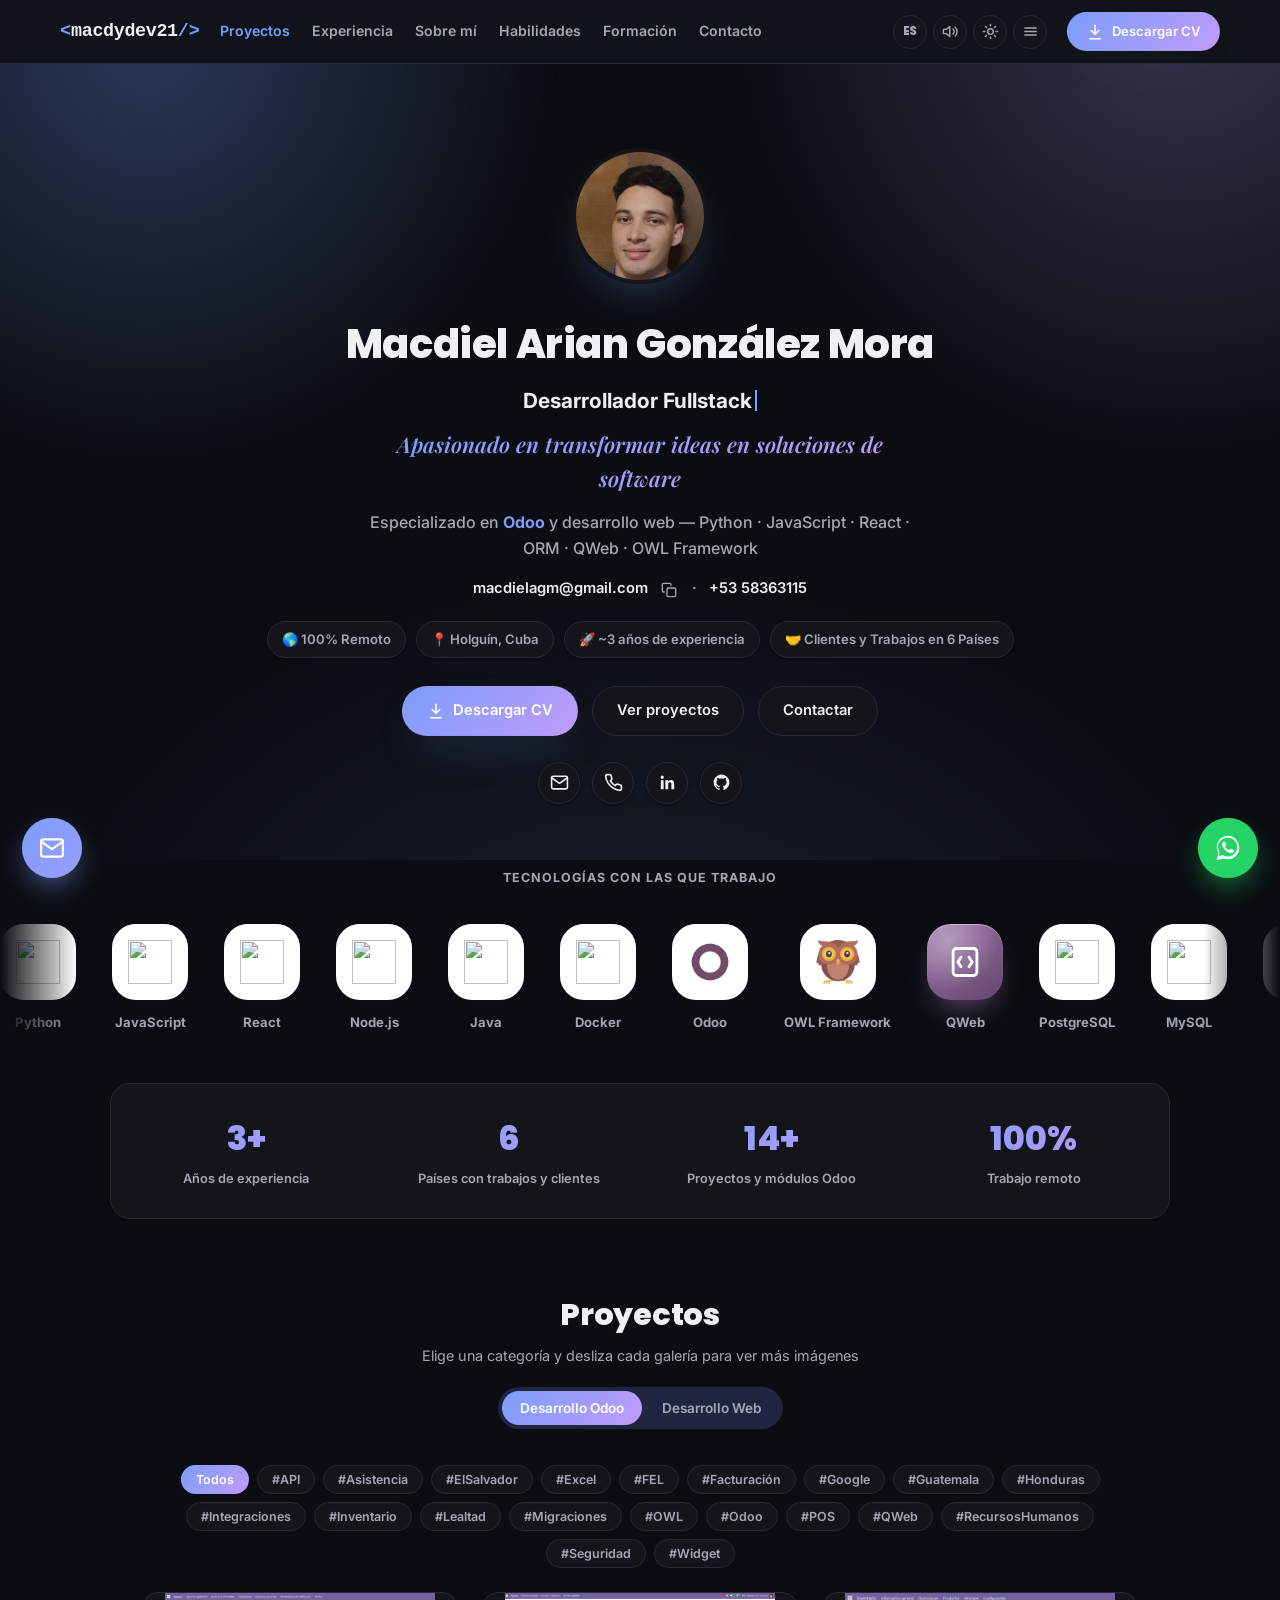
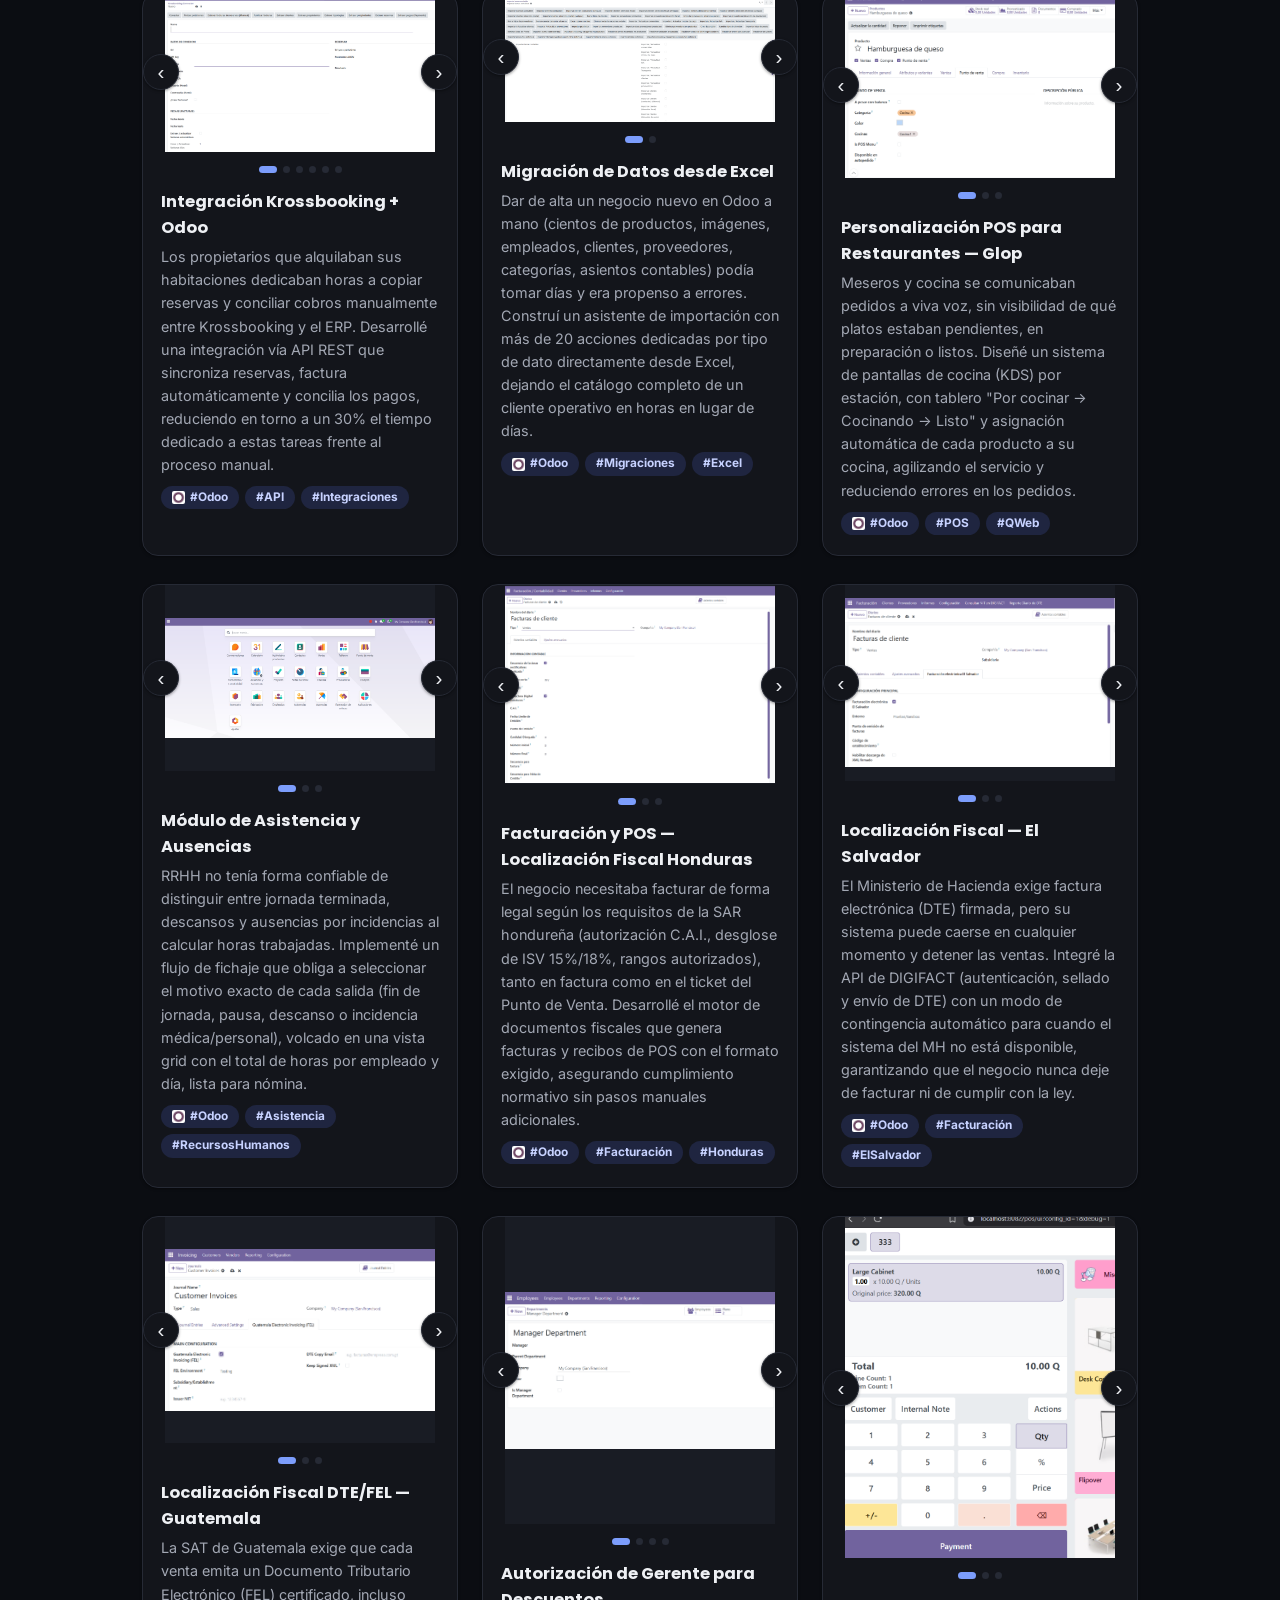
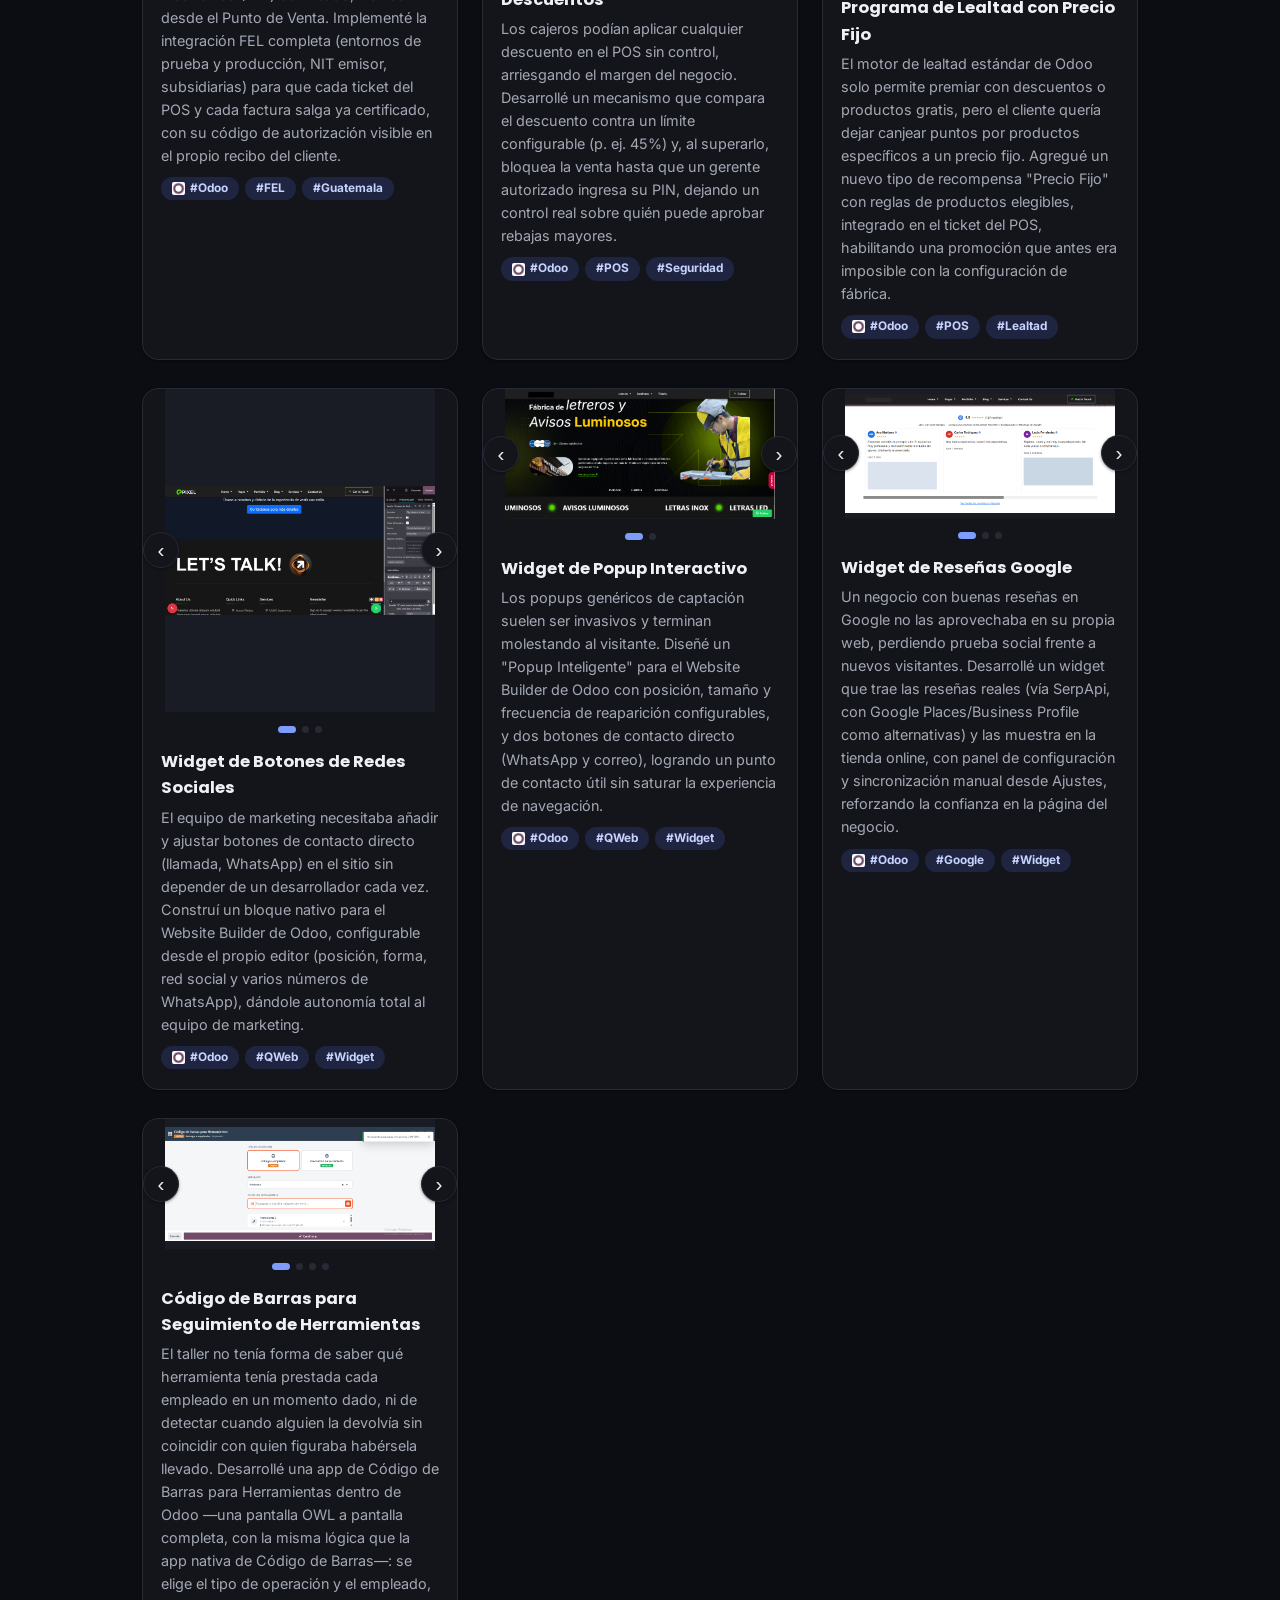
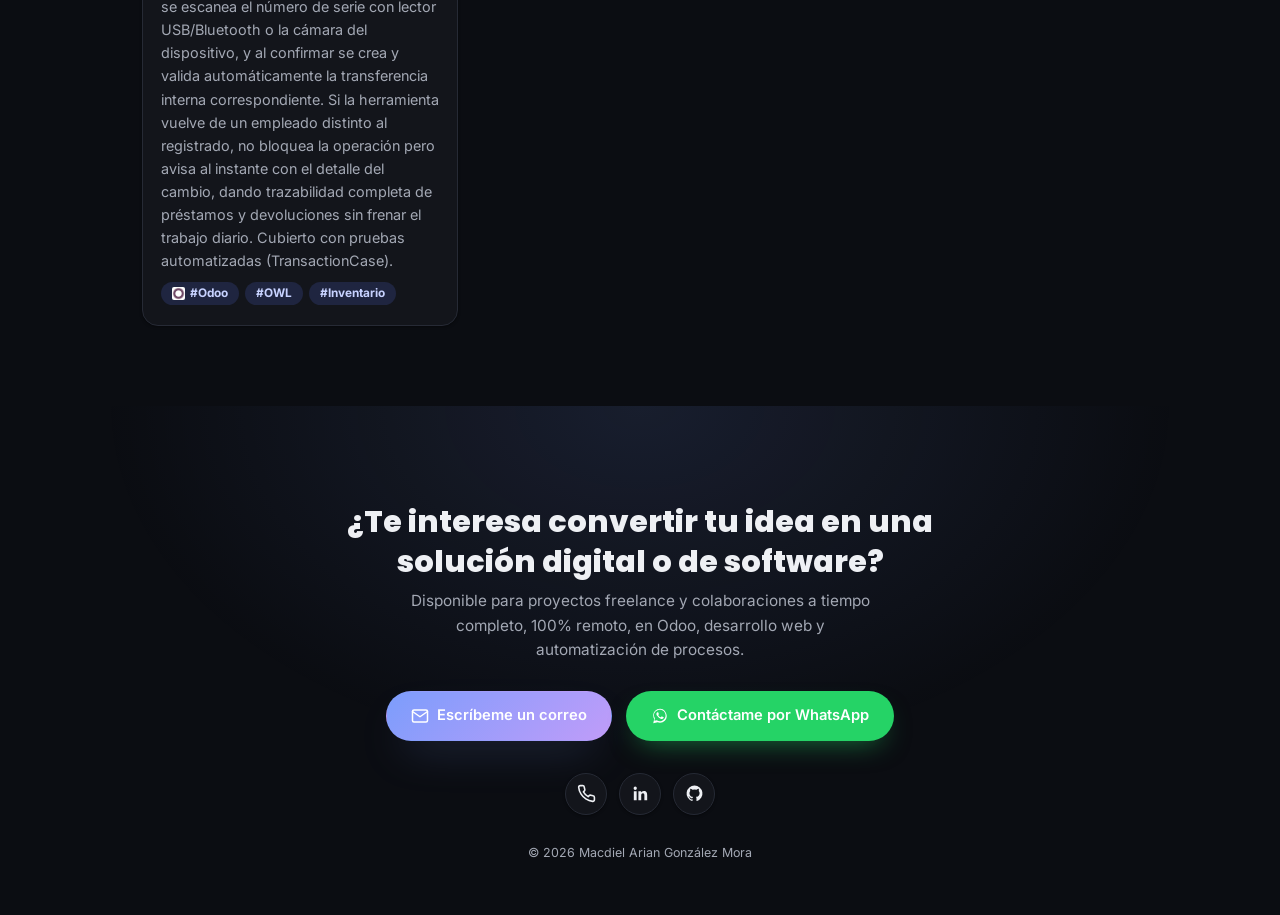
==== commit 7034f7b7: "fix resposive view" ====
--- a/index.html
+++ b/index.html
@@ -71,21 +71,22 @@
 
   <nav class="navbar" aria-label="Navegación principal">
     <div class="navbar__inner">
-      <a href="#inicio" class="navbar__brand" id="navbar-brand" aria-label="macdydev21 — Inicio">
+      <a href="index.html" class="navbar__brand" id="navbar-brand" aria-label="macdydev21 — Inicio">
         <span class="tag-bracket">&lt;</span><span class="tag-name">macdydev21</span><span class="tag-bracket">/&gt;</span>
       </a>
-      <div class="navbar__links">
-        <a href="#sobre-mi" data-i18n="nav-about">Sobre mí</a>
-        <a href="#experiencia" data-i18n="nav-experience">Experiencia</a>
-        <a href="#proyectos" data-i18n="nav-projects">Proyectos</a>
-        <a href="#habilidades" data-i18n="nav-skills">Habilidades</a>
-        <a href="#educacion" data-i18n="nav-education">Formación</a>
-        <a href="#contacto" data-i18n="nav-contact">Contacto</a>
+      <div class="navbar__links" id="navbar-links">
+        <a href="index.html#proyectos" data-i18n="nav-projects">Proyectos</a>
+        <a href="experiencia.html" data-i18n="nav-experience">Experiencia</a>
+        <a href="sobre-mi.html" data-i18n="nav-about">Sobre mí</a>
+        <a href="habilidades.html" data-i18n="nav-skills">Habilidades</a>
+        <a href="formacion.html" data-i18n="nav-education">Formación</a>
+        <a href="contacto.html" data-i18n="nav-contact">Contacto</a>
       </div>
       <div class="navbar__controls">
         <button type="button" class="control-btn" id="lang-toggle" aria-label="Switch to English">ES</button>
         <button type="button" class="control-btn" id="sound-toggle" aria-label="Silenciar sonido"></button>
         <button type="button" class="control-btn" id="theme-toggle" aria-label="Cambiar a tema claro"></button>
+        <button type="button" class="control-btn navbar__toggle" id="navbar-toggle" aria-label="Abrir menú" aria-expanded="false" aria-controls="navbar-links"></button>
       </div>
       <a class="btn btn--primary btn--sm navbar__cta" href="cv/CV_Macdiel_Arian.pdf" download>
         <svg viewBox="0 0 24 24" fill="none" stroke="currentColor" stroke-width="2" stroke-linecap="round" stroke-linejoin="round"><path d="M12 3v12"/><path d="m7 10 5 5 5-5"/><path d="M5 21h14"/></svg>
@@ -121,7 +122,7 @@
         <span data-i18n="cta-download-cv">Descargar CV</span>
       </a>
       <a class="btn btn--ghost" href="#proyectos" data-i18n="cta-view-projects">Ver proyectos</a>
-      <a class="btn btn--ghost" href="#contacto" data-i18n="cta-contact">Contactar</a>
+      <a class="btn btn--ghost" href="contacto.html" data-i18n="cta-contact">Contactar</a>
     </div>
     <div class="hero__socials">
       <a class="social-btn" href="mailto:macdielagm@gmail.com" aria-label="Enviar correo" data-i18n-aria="aria-send-email">
@@ -204,151 +205,6 @@
   </section>
 
   <main>
-    <section class="about reveal" id="sobre-mi">
-      <h2 class="section-title" data-i18n="about-title">Sobre mí</h2>
-      <p data-i18n="about-text">
-        Desarrollador Fullstack apasionado por transformar ideas en soluciones de software, con
-        casi tres años de experiencia en Python, JavaScript, React y Node.js. Especializado en el
-        ecosistema <strong>Odoo</strong> (ORM, QWeb, OWL Framework) en versiones 14 a 19: módulos de
-        Punto de Venta, Facturación, Ventas, Contabilidad, Compras, Flotas, Empleados, Contactos,
-        Asistencia y Ausencias, además de reportes, integraciones, migraciones y 3 localizaciones
-        fiscales implementadas (Honduras, El Salvador y Guatemala). Trayectoria
-        100% remota con clientes en España, Panamá, Honduras, México, Perú y Estados Unidos, respaldado
-        por un sistema fotovoltaico propio, internet estable y una PC con buenos recursos que
-        garantizan disponibilidad continua.
-      </p>
-    </section>
-
-    <section class="section-wrap reveal" id="experiencia" aria-label="Experiencia profesional">
-      <h2 class="section-title" data-i18n="exp-title">Experiencia Profesional</h2>
-      <p class="section-hint" data-i18n="exp-hint">Trayectoria remota junto a clientes y equipos de distintos países</p>
-
-      <div class="timeline-toggle">
-        <span class="timeline-toggle__label" data-i18n="order-label">Orden:</span>
-        <button type="button" class="timeline-toggle__btn is-active" data-order="desc" data-i18n="order-desc">Más reciente primero</button>
-        <button type="button" class="timeline-toggle__btn" data-order="asc" data-i18n="order-asc">Más antiguo primero</button>
-      </div>
-
-      <div class="timeline">
-
-        <div class="timeline__item">
-          <div class="timeline__dot"><span class="timeline__year">2026</span></div>
-          <div class="timeline__card">
-            <span class="timeline__date" data-i18n="exp1-date">Ago 2026 – Sep 2026</span>
-            <h3 data-i18n="exp1-title">Desarrollador Fullstack — Salvha (Taller Gráfico, ERP a medida)</h3>
-            <p class="timeline__place" data-i18n="exp1-place">Freelance · Cliente directo · Perú · Odoo 18</p>
-            <p class="timeline__desc" data-i18n="exp1-desc">Módulo de asistencia con fotos, reconocimiento facial
-              (face-api.js) y geolocalización que <strong>reforzó el control diario del personal</strong>;
-              verificación facial y firma digital en el proceso de venta, <strong>mejorando la trazabilidad
-              y seguridad de cada transacción</strong>; widget de reseñas de Google integrado con SerpApi
-              para <strong>reforzar la confianza de nuevos clientes</strong>; botones de llamada rápida,
-              WhatsApp y popup de promociones que <strong>potenciaron la captación de clientes</strong>; y
-              corrección de conflictos de assets en un tema de terceros, eliminando duplicados y
-              dependencias CDN.</p>
-          </div>
-        </div>
-
-        <div class="timeline__item">
-          <div class="timeline__dot"><span class="timeline__year">2026</span></div>
-          <div class="timeline__card">
-            <span class="timeline__date" data-i18n="exp2-date">Jun 2026 – Jul 2026</span>
-            <h3 data-i18n="exp2-title">Desarrollador Fullstack — Cliente Directo (ERP/Odoo)</h3>
-            <p class="timeline__place" data-i18n="exp2-place">Freelance · México · Odoo 19</p>
-            <p class="timeline__desc" data-i18n="exp2-desc">Mejoras en el TPV de Odoo POS —impresión de orden previa y
-              segunda impresora— que <strong>agilizaron la atención al cliente en caja</strong>; y un
-              parche en OWL con debounce y mutex sobre la sincronización nativa que <strong>evitó
-              condiciones de carrera y recargas manuales</strong>.</p>
-          </div>
-        </div>
-
-        <div class="timeline__item">
-          <div class="timeline__dot"><span class="timeline__year">2026</span></div>
-          <div class="timeline__card">
-            <span class="timeline__date" data-i18n="exp3-date">Ene 2026 – Feb 2026</span>
-            <h3 data-i18n="exp3-title">Desarrollador Fullstack — Cliente Directo (ERP/Odoo)</h3>
-            <p class="timeline__place" data-i18n="exp3-place">Freelance · Honduras · Odoo 18</p>
-            <p class="timeline__desc" data-i18n="exp3-desc">Módulo de facturación electrónica en Python, QWeb y OWL, adaptando
-              el Punto de Venta a la localización fiscal de Honduras y <strong>garantizando el cumplimiento
-              tributario ante las autoridades fiscales hondureñas</strong>.</p>
-          </div>
-        </div>
-
-        <div class="timeline__item">
-          <div class="timeline__dot"><span class="timeline__year">2025</span></div>
-          <div class="timeline__card">
-            <span class="timeline__date" data-i18n="exp4-date">Oct 2025 – Jul 2026</span>
-            <h3 data-i18n="exp4-title">Desarrollador Fullstack — Sherwood Forest, S.A. (ERP/Odoo)</h3>
-            <p class="timeline__place" data-i18n="exp4-place">Colaborador Part-Time · Ciudad de Panamá, Panamá · Odoo 18</p>
-            <p class="timeline__desc" data-i18n="exp4-desc">Personalización del Punto de Venta y el Ticket coordinando
-              prioridades con el Project Manager, <strong>mejorando la eficiencia del proceso de
-              venta</strong>; reportes en Excel (xlsxwriter) y PDF que <strong>agilizaron el acceso a
-              información clave para el equipo directivo</strong>; facturación electrónica firmada
-              digitalmente para Honduras, El Salvador (DTE) y Guatemala (FEL), <strong>asegurando el
-              cumplimiento normativo en cada país</strong>; y un módulo de sincronización entre instancias
-              de Odoo vía XML-RPC que <strong>optimizó la operación multi-sede</strong>.</p>
-          </div>
-        </div>
-
-        <div class="timeline__item">
-          <div class="timeline__dot"><span class="timeline__year">2024</span></div>
-          <div class="timeline__card">
-            <span class="timeline__date" data-i18n="exp5-date">Jul 2024 – Mar 2026</span>
-            <h3 data-i18n="exp5-title">Desarrollador Fullstack — JUMO Technologies S.L. (ERP/Odoo)</h3>
-            <p class="timeline__place" data-i18n="exp5-place">Tiempo Completo · Barcelona, España · Odoo 14 a 18</p>
-            <p class="timeline__desc" data-i18n="exp5-desc">Módulos a medida y personalización de módulos estándar
-              (Contactos, Ventas, Compras, Inventario, Contabilidad y Flota) que <strong>adaptaron el ERP a
-              las necesidades del negocio</strong>; Punto de Venta y Ticket con OWL/QWeb para reservas,
-              gestión de cocina y emisión de órdenes, <strong>agilizando la operación diaria</strong>;
-              migraciones entre versiones de Odoo (14 a 18) <strong>sin pérdida de información</strong>;
-              reportes avanzados en Excel y QWeb que <strong>facilitaron la toma de decisiones</strong>;
-              integración de Krossbooking y Amazon Seller vía APIs REST y cron que <strong>automatizó
-              reservas, facturación y sincronización de inventario</strong>; y personalización de los
-              módulos de Asistencia, Contactos y Flota, <strong>reforzando el control en establecimientos
-              vinculados a Helpdesk y en reparaciones de vehículos</strong>.</p>
-          </div>
-        </div>
-
-        <div class="timeline__item">
-          <div class="timeline__dot"><span class="timeline__year">2024</span></div>
-          <div class="timeline__card">
-            <span class="timeline__date" data-i18n="exp6-date">Abr 2024 – Jun 2024</span>
-            <h3 data-i18n="exp6-title">Desarrollador Fullstack — Cliente Directo (ERP/Odoo)</h3>
-            <p class="timeline__place" data-i18n="exp6-place">Freelance · La Habana, Cuba · Odoo 16 y 17</p>
-            <p class="timeline__desc" data-i18n="exp6-desc">Adaptación de módulos estándar de Odoo (ORM y vistas XML) según
-              los requisitos del cliente, <strong>ajustando el ERP a sus procesos internos</strong>;
-              reportes PDF personalizados con QWeb que <strong>mejoraron la presentación de la información
-              clave del negocio</strong>; y un módulo de conexión entre servidores Odoo vía XML-RPC con
-              Docker, <strong>estandarizando el entorno y agilizando el despliegue</strong>.</p>
-          </div>
-        </div>
-
-        <div class="timeline__item">
-          <div class="timeline__dot"><span class="timeline__year">2023</span></div>
-          <div class="timeline__card">
-            <span class="timeline__date" data-i18n="exp7-date">Sep 2023 – Dic 2023</span>
-            <h3 data-i18n="exp7-title">Desarrollador Fullstack — Cliente Directo</h3>
-            <p class="timeline__place" data-i18n="exp7-place">Freelance · Miami, Estados Unidos</p>
-            <p class="timeline__desc" data-i18n="exp7-desc">Sistema web de reservas de vuelos con React en el frontend y
-              Node.js en el backend que <strong>digitalizó y agilizó el proceso de reserva</strong>.</p>
-          </div>
-        </div>
-
-        <div class="timeline__item">
-          <div class="timeline__dot"><span class="timeline__year">2021</span></div>
-          <div class="timeline__card">
-            <span class="timeline__date" data-i18n="exp8-date">Mar 2021 – May 2021</span>
-            <h3 data-i18n="exp8-title">Desarrollador Java — Cliente Directo</h3>
-            <p class="timeline__place" data-i18n="exp8-place">Freelance · Holguín, Cuba</p>
-            <p class="timeline__desc" data-i18n="exp8-desc">Sistema de escritorio en Java (Swing) con MySQL para gestionar
-              usuarios y servicios en red intranet, <strong>centralizando su administración</strong>; y una
-              aplicación de monitoreo en tiempo real basada en direcciones MAC que <strong>detectó
-              rápidamente fallos de red</strong>, como la caída de un switch.</p>
-          </div>
-        </div>
-
-      </div>
-    </section>
-
     <section class="section-wrap reveal" aria-label="Proyectos" id="proyectos">
       <h2 class="section-title" data-i18n="proj-title">Proyectos</h2>
       <p class="section-hint" data-i18n="proj-hint">Elige una categoría y desliza cada galería para ver más imágenes</p>
@@ -757,81 +613,6 @@
       </div>
 
     </section>
-
-    <section class="skills reveal" id="habilidades">
-      <h2 class="section-title" data-i18n="skills-title">Habilidades</h2>
-      <p class="section-hint" data-i18n="skills-hint">Tecnologías y competencias aplicadas en proyectos reales</p>
-      <div class="skills__grid">
-        <div class="skills__card">
-          <p class="skills__label" data-i18n="skill-label-frontend">Frontend y Web</p>
-          <div class="chips">
-            <span class="chip">JavaScript</span><span class="chip">React</span>
-            <span class="chip">Owl Framework</span><span class="chip">HTML</span>
-            <span class="chip">CSS</span><span class="chip">Bootstrap</span>
-          </div>
-        </div>
-        <div class="skills__card">
-          <p class="skills__label" data-i18n="skill-label-backend">Backend y Bases de Datos</p>
-          <div class="chips">
-            <span class="chip">Python</span><span class="chip">Node.js</span>
-            <span class="chip">Java</span><span class="chip">PostgreSQL</span>
-            <span class="chip">MySQL</span><span class="chip">Docker</span>
-          </div>
-        </div>
-        <div class="skills__card">
-          <p class="skills__label" data-i18n="skill-label-odoo">Especialización en Odoo</p>
-          <div class="chips">
-            <span class="chip" data-i18n="chip-odoo-orm">ORM de Odoo</span><span class="chip">QWeb</span>
-            <span class="chip" data-i18n="chip-pos">Punto de Venta (TPV)</span><span class="chip" data-i18n="chip-migrations">Migraciones (Odoo 14 a 19)</span>
-            <span class="chip" data-i18n="chip-tax-loc">Localizaciones Fiscales</span><span class="chip" data-i18n="chip-ext-int">Integraciones Externas</span>
-            <span class="chip" data-i18n="chip-adv-reports">Reportes Avanzados</span>
-          </div>
-        </div>
-        <div class="skills__card">
-          <p class="skills__label" data-i18n="skill-label-vc">Control de Versiones e IA</p>
-          <div class="chips">
-            <span class="chip">Git</span><span class="chip">GitHub</span>
-            <span class="chip">Claude Code</span><span class="chip" data-i18n="chip-ai-agents">Agentes de IA</span>
-          </div>
-        </div>
-        <div class="skills__card">
-          <p class="skills__label" data-i18n="skill-label-methodologies">Metodologías</p>
-          <div class="chips">
-            <span class="chip">Scrum</span><span class="chip">Kanban</span>
-            <span class="chip" data-i18n="chip-async-remote">Trabajo Remoto Asíncrono</span>
-          </div>
-        </div>
-        <div class="skills__card">
-          <p class="skills__label" data-i18n="skill-label-soft">Habilidades Blandas</p>
-          <div class="chips">
-            <span class="chip" data-i18n="chip-client-comm">Comunicación con Clientes</span><span class="chip" data-i18n="chip-self-mgmt">Autogestión</span>
-            <span class="chip" data-i18n="chip-user-training">Capacitación a Usuarios</span><span class="chip" data-i18n="chip-problem-solving">Resolución de Problemas</span>
-            <span class="chip" data-i18n="chip-adaptability">Adaptabilidad</span>
-          </div>
-        </div>
-      </div>
-    </section>
-
-    <section class="education reveal" id="educacion">
-      <h2 class="section-title" data-i18n="edu-title">Formación</h2>
-      <div class="education__grid">
-        <div class="education__card">
-          <h3 data-i18n="edu1-title">Autodidacta en Desarrollo y Programación</h3>
-          <p class="education__meta" data-i18n="edu1-meta">Holguín, Cuba · Desde Septiembre 2020</p>
-          <p data-i18n="edu1-desc">Formación continua mediante cursos en línea, tutoriales y proyectos prácticos: lógica
-            de programación, estructuras de datos y Java, desarrollo web (HTML, CSS, JavaScript,
-            React) y, desde 2024, especialización en Python y JavaScript aplicados al ecosistema
-            Odoo. Más recientemente, estudio de inteligencia artificial aplicada al desarrollo de
-            software, incluyendo agentes de IA y herramientas como Claude Code.</p>
-        </div>
-        <div class="education__card">
-          <h3 data-i18n="edu2-title">Ingeniería en Ciencias Informáticas</h3>
-          <p class="education__meta" data-i18n="edu2-meta">Universidad de las Ciencias Informáticas (UCI) · La Habana, Cuba · 2021–2023</p>
-          <p data-i18n="edu2-desc">Formación en lógica de programación, estructuras de datos, bases de datos y
-            fundamentos de ingeniería de software.</p>
-        </div>
-      </div>
-    </section>
   </main>
 
   <footer class="footer reveal" id="contacto">
--- a/css/style.css
+++ b/css/style.css
@@ -198,10 +198,53 @@
 
 .navbar__links a:hover { color: var(--accent); text-decoration: none; }
 
+.navbar__links a.is-active { color: var(--accent); }
+
 .navbar__cta { flex-shrink: 0; }
 
-@media (max-width: 720px) {
-  .navbar__cta { display: none; }
+/* ---------- Menú móvil (hamburguesa) ---------- */
+.navbar__toggle { display: none; }
+
+@media (max-width: 880px) {
+  .navbar__toggle { display: inline-flex; }
+
+  .navbar__inner { flex-wrap: wrap; row-gap: 10px; }
+
+  .navbar__brand { order: 0; }
+  .navbar__controls { order: 1; margin-left: auto; }
+
+  .navbar__links {
+    order: 2;
+    flex-basis: 100%;
+    flex-direction: column;
+    align-items: stretch;
+    gap: 2px;
+    max-height: 0;
+    overflow: hidden;
+    opacity: 0;
+    transition: max-height 0.35s ease, opacity 0.25s ease;
+  }
+
+  .navbar__links a {
+    padding: 12px 6px;
+    border-bottom: 1px solid var(--border);
+    font-size: 0.95rem;
+  }
+
+  .navbar__cta {
+    order: 3;
+    flex-basis: 100%;
+    display: none;
+    justify-content: center;
+    margin-top: 4px;
+  }
+
+  .navbar.is-menu-open .navbar__links {
+    max-height: 600px;
+    opacity: 1;
+  }
+
+  .navbar.is-menu-open .navbar__cta { display: inline-flex; }
 }
 
 /* ---------- Navbar controls (tema / sonido / idioma) ---------- */
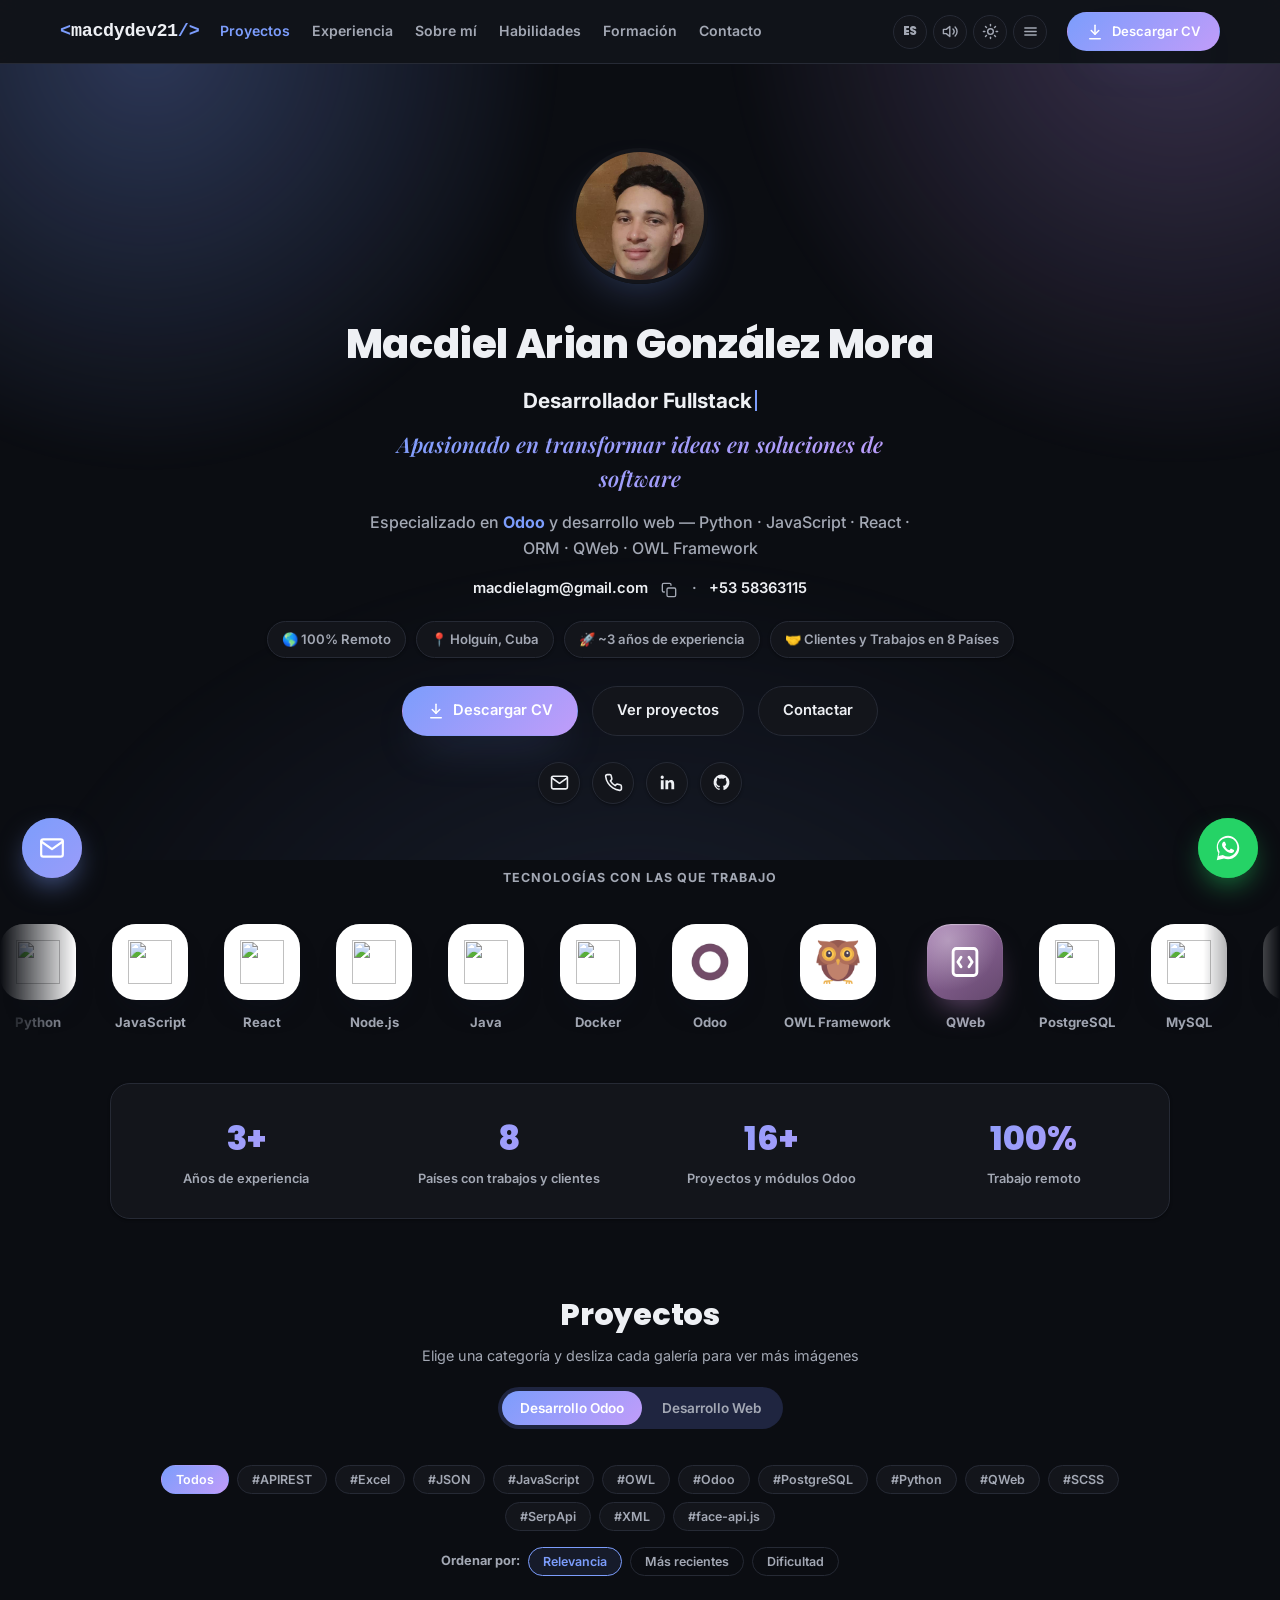
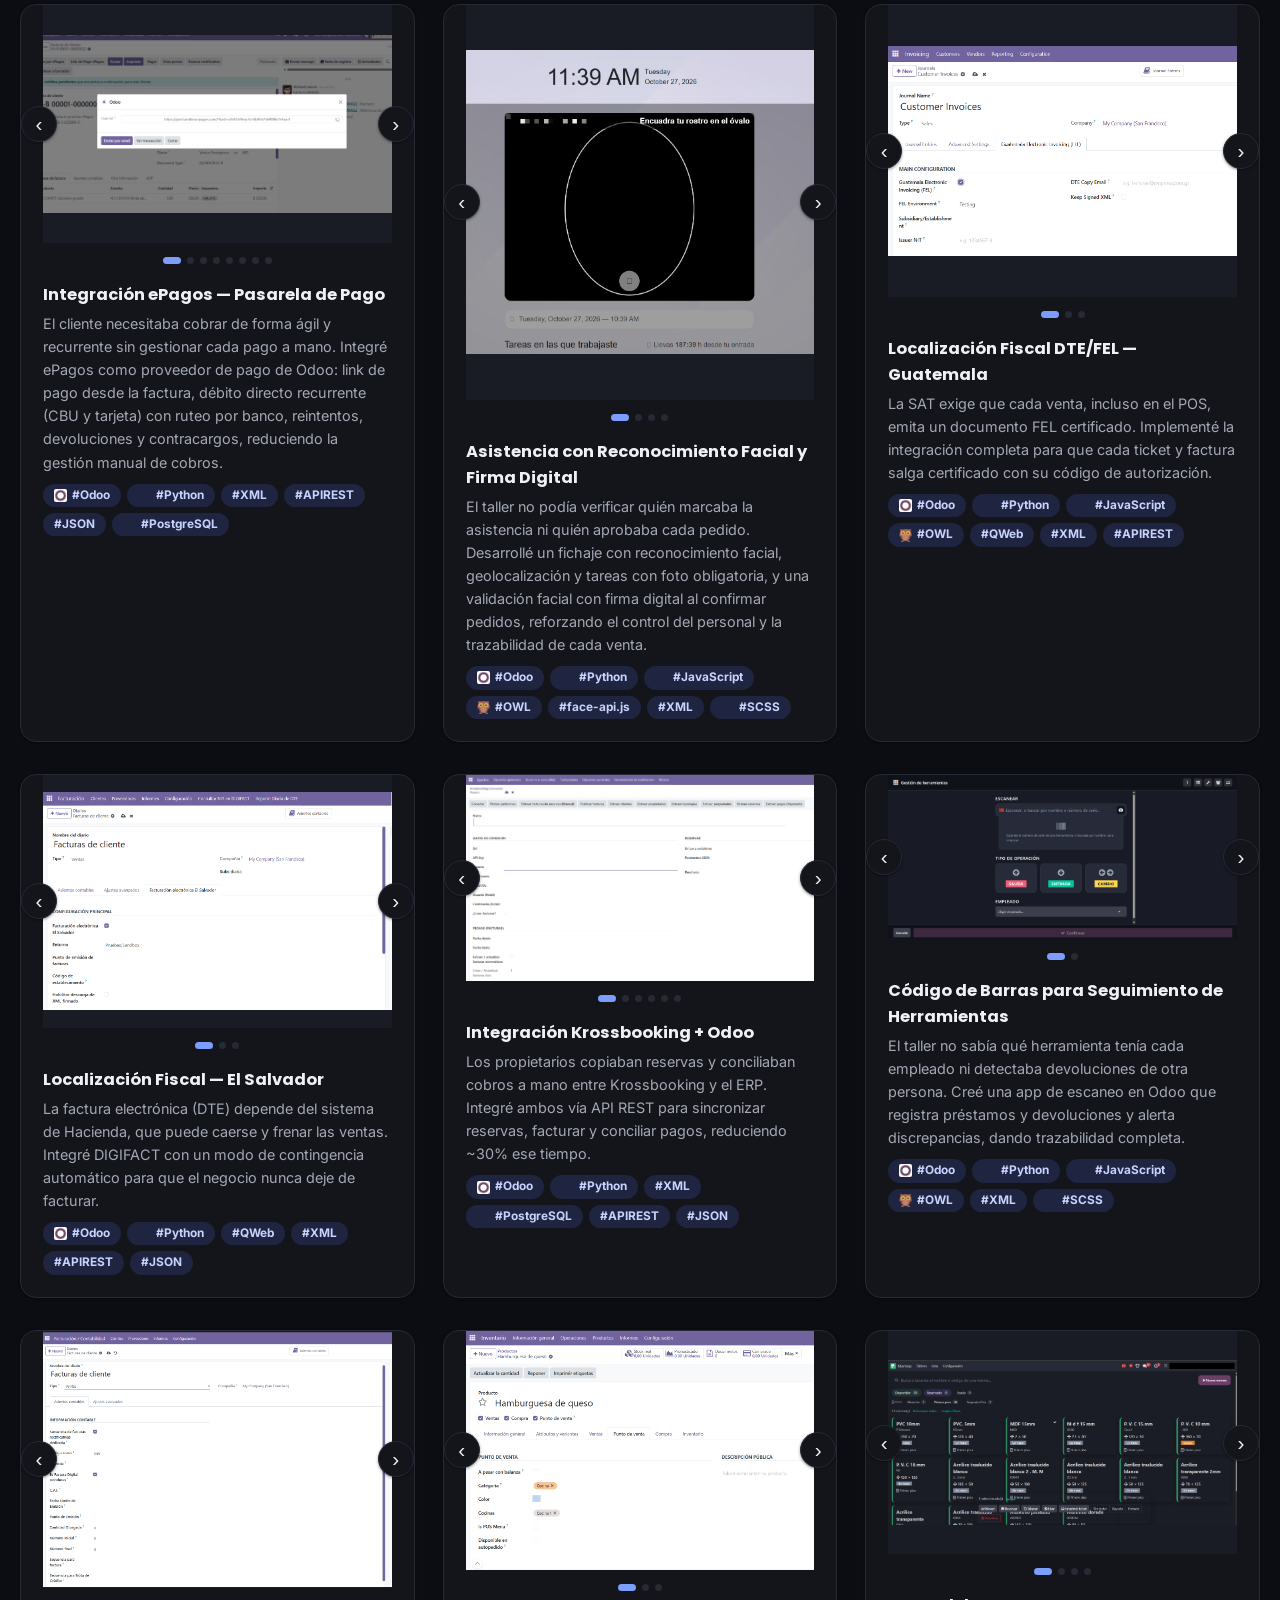
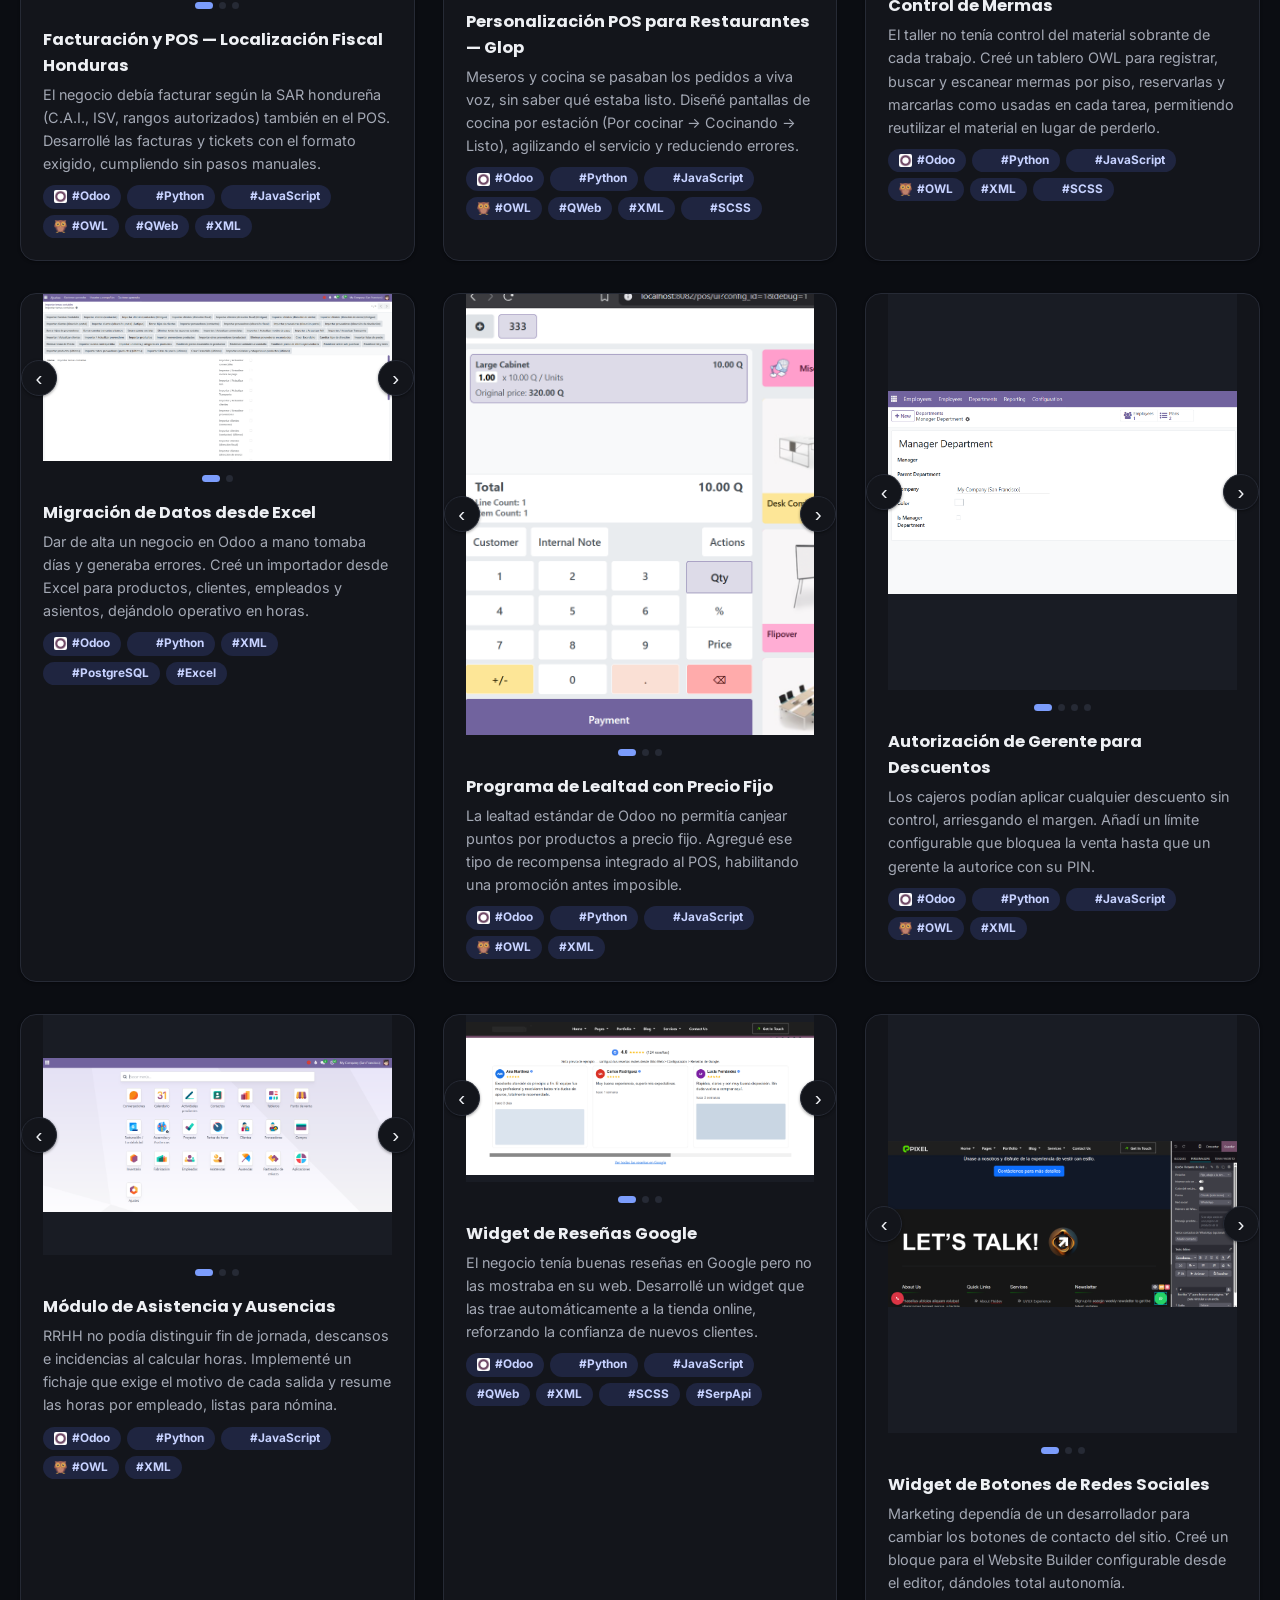
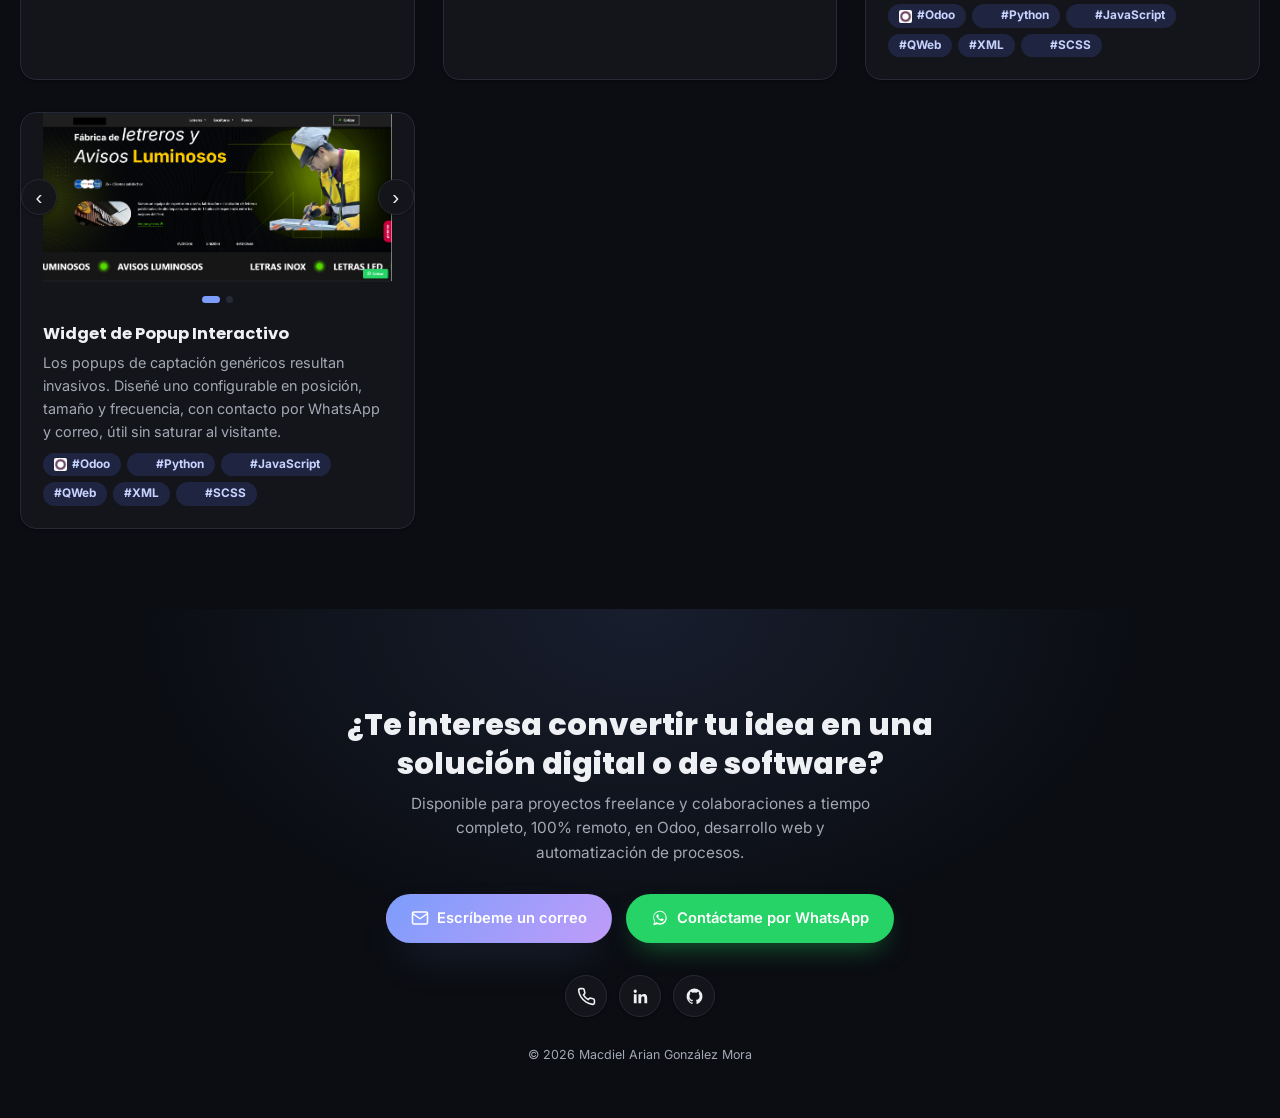
==== commit 0e0eef9d: "update portfolio: new Odoo projects, sorting and CV sync - Add projects: facial recognition attendan" ====
--- a/index.html
+++ b/index.html
@@ -114,7 +114,7 @@
       <span class="badge"><span data-i18n="badge-remote">🌎 100% Remoto</span></span>
       <span class="badge">📍 Holguín, Cuba</span>
       <span class="badge"><span data-i18n="badge-experience">🚀 ~3 años de experiencia</span></span>
-      <span class="badge"><span data-i18n="badge-countries">🤝 Clientes y Trabajos en 6 Países</span></span>
+      <span class="badge"><span data-i18n="badge-countries">🤝 Clientes y Trabajos en 8 Países</span></span>
     </div>
     <div class="hero__cta">
       <a class="btn btn--primary" href="cv/CV_Macdiel_Arian.pdf" download>
@@ -190,11 +190,11 @@
         <p data-i18n="stat-years">Años de experiencia</p>
       </div>
       <div class="stat">
-        <div class="stat__value" data-count="6">0</div>
+        <div class="stat__value" data-count="8">0</div>
         <p data-i18n="stat-countries">Países con trabajos y clientes</p>
       </div>
       <div class="stat">
-        <div class="stat__value" data-count="14" data-suffix="+">0</div>
+        <div class="stat__value" data-count="16" data-suffix="+">0</div>
         <p data-i18n="stat-projects">Proyectos y módulos Odoo</p>
       </div>
       <div class="stat">
@@ -222,9 +222,76 @@
       <!-- ================= DESARROLLO ODOO ================= -->
       <div class="projects-category is-active" id="panel-odoo" role="tabpanel" aria-labelledby="tab-odoo">
         <div class="tech-filter" data-panel="panel-odoo"></div>
+        <div class="project-sort" data-panel="panel-odoo" role="group" aria-label="Ordenar proyectos" data-i18n-aria="aria-sort">
+          <span class="project-sort__label" data-i18n="sort-label">Ordenar por:</span>
+          <button type="button" class="project-sort__btn is-active" data-sort="relevance" data-i18n="sort-relevance">Relevancia</button>
+          <button type="button" class="project-sort__btn" data-sort="date" data-i18n="sort-date">Más recientes</button>
+          <button type="button" class="project-sort__btn" data-sort="difficulty" data-i18n="sort-difficulty">Dificultad</button>
+        </div>
         <div class="project-list">
 
-          <article class="project-card">
+          <article class="project-card" data-date="2026-09" data-relevance="10" data-difficulty="9">
+            <div class="carousel">
+              <button class="carousel__arrow carousel__arrow--prev" aria-label="Imagen anterior" data-i18n-aria="aria-carousel-prev">‹</button>
+              <div class="carousel__track">
+                <img loading="lazy" src="images/odoo/reconocimiento-facial-1.png" alt="Reconocimiento Facial - imagen 1">
+                <img loading="lazy" src="images/odoo/reconocimiento-facial-2.png" alt="Reconocimiento Facial - imagen 2">
+                <img loading="lazy" src="images/odoo/reconocimiento-facial-3.png" alt="Reconocimiento Facial - imagen 3">
+                <img loading="lazy" src="images/odoo/reconocimiento-facial-4.png" alt="Reconocimiento Facial - imagen 4">
+              </div>
+              <button class="carousel__arrow carousel__arrow--next" aria-label="Imagen siguiente" data-i18n-aria="aria-carousel-next">›</button>
+            </div>
+            <div class="carousel__dots"></div>
+            <div class="project-card__body">
+              <h4 class="project-card__title" data-i18n="proj17-title">Asistencia con Reconocimiento Facial y Firma Digital</h4>
+              <p class="project-card__desc" data-i18n="proj17-desc">El taller no podía verificar quién marcaba la asistencia ni quién aprobaba cada pedido. Desarrollé un fichaje con reconocimiento facial, geolocalización y tareas con foto obligatoria, y una validación facial con firma digital al confirmar pedidos, reforzando el control del personal y la trazabilidad de cada venta.</p>
+              <p class="project-card__tags">#Odoo #Python #JavaScript #OWL #face-api.js #XML #SCSS</p>
+            </div>
+          </article>
+
+          <article class="project-card" data-date="2026-10" data-relevance="10" data-difficulty="9">
+            <div class="carousel">
+              <button class="carousel__arrow carousel__arrow--prev" aria-label="Imagen anterior" data-i18n-aria="aria-carousel-prev">‹</button>
+              <div class="carousel__track">
+                <img loading="lazy" src="images/odoo/integracion-epagos-1.png" alt="Integración ePagos - imagen 1">
+                <img loading="lazy" src="images/odoo/integracion-epagos-2.png" alt="Integración ePagos - imagen 2">
+                <img loading="lazy" src="images/odoo/integracion-epagos-3.png" alt="Integración ePagos - imagen 3">
+                <img loading="lazy" src="images/odoo/integracion-epagos-4.png" alt="Integración ePagos - imagen 4">
+                <img loading="lazy" src="images/odoo/integracion-epagos-5.png" alt="Integración ePagos - imagen 5">
+                <img loading="lazy" src="images/odoo/integracion-epagos-6.png" alt="Integración ePagos - imagen 6">
+                <img loading="lazy" src="images/odoo/integracion-epagos-7.png" alt="Integración ePagos - imagen 7">
+                <img loading="lazy" src="images/odoo/integracion-epagos-8.png" alt="Integración ePagos - imagen 8">
+              </div>
+              <button class="carousel__arrow carousel__arrow--next" aria-label="Imagen siguiente" data-i18n-aria="aria-carousel-next">›</button>
+            </div>
+            <div class="carousel__dots"></div>
+            <div class="project-card__body">
+              <h4 class="project-card__title" data-i18n="proj18-title">Integración ePagos — Pasarela de Pago</h4>
+              <p class="project-card__desc" data-i18n="proj18-desc">El cliente necesitaba cobrar de forma ágil y recurrente sin gestionar cada pago a mano. Integré ePagos como proveedor de pago de Odoo: link de pago desde la factura, débito directo recurrente (CBU y tarjeta) con ruteo por banco, reintentos, devoluciones y contracargos, reduciendo la gestión manual de cobros.</p>
+              <p class="project-card__tags">#Odoo #Python #XML #APIREST #JSON #PostgreSQL</p>
+            </div>
+          </article>
+
+          <article class="project-card" data-date="2026-10" data-relevance="7" data-difficulty="7">
+            <div class="carousel">
+              <button class="carousel__arrow carousel__arrow--prev" aria-label="Imagen anterior" data-i18n-aria="aria-carousel-prev">‹</button>
+              <div class="carousel__track">
+                <img loading="lazy" src="images/odoo/control-mermas-1.png" alt="Control de Mermas - imagen 1">
+                <img loading="lazy" src="images/odoo/control-mermas-2.png" alt="Control de Mermas - imagen 2">
+                <img loading="lazy" src="images/odoo/control-mermas-3.png" alt="Control de Mermas - imagen 3">
+                <img loading="lazy" src="images/odoo/control-mermas-4.png" alt="Control de Mermas - imagen 4">
+              </div>
+              <button class="carousel__arrow carousel__arrow--next" aria-label="Imagen siguiente" data-i18n-aria="aria-carousel-next">›</button>
+            </div>
+            <div class="carousel__dots"></div>
+            <div class="project-card__body">
+              <h4 class="project-card__title" data-i18n="proj19-title">Control de Mermas</h4>
+              <p class="project-card__desc" data-i18n="proj19-desc">El taller no tenía control del material sobrante de cada trabajo. Creé un tablero OWL para registrar, buscar y escanear mermas por piso, reservarlas y marcarlas como usadas en cada tarea, permitiendo reutilizar el material en lugar de perderlo.</p>
+              <p class="project-card__tags">#Odoo #Python #JavaScript #OWL #XML #SCSS</p>
+            </div>
+          </article>
+
+          <article class="project-card" data-date="2025-02" data-relevance="9" data-difficulty="8">
             <div class="carousel">
               <button class="carousel__arrow carousel__arrow--prev" aria-label="Imagen anterior" data-i18n-aria="aria-carousel-prev">‹</button>
               <div class="carousel__track">
@@ -240,15 +307,12 @@
             <div class="carousel__dots"></div>
             <div class="project-card__body">
               <h4 class="project-card__title" data-i18n="proj1-title">Integración Krossbooking + Odoo</h4>
-              <p class="project-card__desc" data-i18n="proj1-desc">Los propietarios que alquilaban sus habitaciones dedicaban horas a copiar reservas y
-                conciliar cobros manualmente entre Krossbooking y el ERP. Desarrollé una integración
-                vía API REST que sincroniza reservas, factura automáticamente y concilia los pagos,
-                reduciendo en torno a un 30% el tiempo dedicado a estas tareas frente al proceso manual.</p>
-              <p class="project-card__tags">#Odoo #API #Integraciones</p>
-            </div>
-          </article>
-
-          <article class="project-card">
+              <p class="project-card__desc" data-i18n="proj1-desc">Los propietarios copiaban reservas y conciliaban cobros a mano entre Krossbooking y el ERP. Integré ambos vía API REST para sincronizar reservas, facturar y conciliar pagos, reduciendo ~30% ese tiempo.</p>
+              <p class="project-card__tags">#Odoo #Python #XML #PostgreSQL #APIREST #JSON</p>
+            </div>
+          </article>
+
+          <article class="project-card" data-date="2025-05" data-relevance="7" data-difficulty="6">
             <div class="carousel">
               <button class="carousel__arrow carousel__arrow--prev" aria-label="Imagen anterior" data-i18n-aria="aria-carousel-prev">‹</button>
               <div class="carousel__track">
@@ -260,16 +324,12 @@
             <div class="carousel__dots"></div>
             <div class="project-card__body">
               <h4 class="project-card__title" data-i18n="proj2-title">Migración de Datos desde Excel</h4>
-              <p class="project-card__desc" data-i18n="proj2-desc">Dar de alta un negocio nuevo en Odoo a mano (cientos de
-                productos, imágenes, empleados, clientes, proveedores, categorías, asientos contables)
-                podía tomar días y era propenso a errores. Construí un asistente de importación con
-                más de 20 acciones dedicadas por tipo de dato directamente desde Excel, dejando el
-                catálogo completo de un cliente operativo en horas en lugar de días.</p>
-              <p class="project-card__tags">#Odoo #Migraciones #Excel</p>
-            </div>
-          </article>
-
-          <article class="project-card">
+              <p class="project-card__desc" data-i18n="proj2-desc">Dar de alta un negocio en Odoo a mano tomaba días y generaba errores. Creé un importador desde Excel para productos, clientes, empleados y asientos, dejándolo operativo en horas.</p>
+              <p class="project-card__tags">#Odoo #Python #XML #PostgreSQL #Excel</p>
+            </div>
+          </article>
+
+          <article class="project-card" data-date="2024-11" data-relevance="8" data-difficulty="8">
             <div class="carousel">
               <button class="carousel__arrow carousel__arrow--prev" aria-label="Imagen anterior" data-i18n-aria="aria-carousel-prev">‹</button>
               <div class="carousel__track">
@@ -282,16 +342,12 @@
             <div class="carousel__dots"></div>
             <div class="project-card__body">
               <h4 class="project-card__title" data-i18n="proj3-title">Personalización POS para Restaurantes — Glop</h4>
-              <p class="project-card__desc" data-i18n="proj3-desc">Meseros y cocina se comunicaban pedidos a viva voz, sin
-                visibilidad de qué platos estaban pendientes, en preparación o listos. Diseñé un
-                sistema de pantallas de cocina (KDS) por estación, con tablero "Por cocinar → Cocinando
-                → Listo" y asignación automática de cada producto a su cocina, agilizando el servicio y
-                reduciendo errores en los pedidos.</p>
-              <p class="project-card__tags">#Odoo #POS #QWeb</p>
-            </div>
-          </article>
-
-          <article class="project-card">
+              <p class="project-card__desc" data-i18n="proj3-desc">Meseros y cocina se pasaban los pedidos a viva voz, sin saber qué estaba listo. Diseñé pantallas de cocina por estación (Por cocinar → Cocinando → Listo), agilizando el servicio y reduciendo errores.</p>
+              <p class="project-card__tags">#Odoo #Python #JavaScript #OWL #QWeb #XML #SCSS</p>
+            </div>
+          </article>
+
+          <article class="project-card" data-date="2025-08" data-relevance="6" data-difficulty="5">
             <div class="carousel">
               <button class="carousel__arrow carousel__arrow--prev" aria-label="Imagen anterior" data-i18n-aria="aria-carousel-prev">‹</button>
               <div class="carousel__track">
@@ -304,16 +360,12 @@
             <div class="carousel__dots"></div>
             <div class="project-card__body">
               <h4 class="project-card__title" data-i18n="proj4-title">Módulo de Asistencia y Ausencias</h4>
-              <p class="project-card__desc" data-i18n="proj4-desc">RRHH no tenía forma confiable de distinguir entre jornada
-                terminada, descansos y ausencias por incidencias al calcular horas trabajadas.
-                Implementé un flujo de fichaje que obliga a seleccionar el motivo exacto de cada salida
-                (fin de jornada, pausa, descanso o incidencia médica/personal), volcado en una vista
-                grid con el total de horas por empleado y día, lista para nómina.</p>
-              <p class="project-card__tags">#Odoo #Asistencia #RecursosHumanos</p>
-            </div>
-          </article>
-
-          <article class="project-card">
+              <p class="project-card__desc" data-i18n="proj4-desc">RRHH no podía distinguir fin de jornada, descansos e incidencias al calcular horas. Implementé un fichaje que exige el motivo de cada salida y resume las horas por empleado, listas para nómina.</p>
+              <p class="project-card__tags">#Odoo #Python #JavaScript #OWL #XML</p>
+            </div>
+          </article>
+
+          <article class="project-card" data-date="2026-03" data-relevance="8" data-difficulty="7">
             <div class="carousel">
               <button class="carousel__arrow carousel__arrow--prev" aria-label="Imagen anterior" data-i18n-aria="aria-carousel-prev">‹</button>
               <div class="carousel__track">
@@ -326,16 +378,12 @@
             <div class="carousel__dots"></div>
             <div class="project-card__body">
               <h4 class="project-card__title" data-i18n="proj5-title">Facturación y POS — Localización Fiscal Honduras</h4>
-              <p class="project-card__desc" data-i18n="proj5-desc">El negocio necesitaba facturar de forma legal según los
-                requisitos de la SAR hondureña (autorización C.A.I., desglose de ISV 15%/18%, rangos
-                autorizados), tanto en factura como en el ticket del Punto de Venta. Desarrollé el
-                motor de documentos fiscales que genera facturas y recibos de POS con el formato exigido,
-                asegurando cumplimiento normativo sin pasos manuales adicionales.</p>
-              <p class="project-card__tags">#Odoo #Facturación #Honduras</p>
-            </div>
-          </article>
-
-          <article class="project-card">
+              <p class="project-card__desc" data-i18n="proj5-desc">El negocio debía facturar según la SAR hondureña (C.A.I., ISV, rangos autorizados) también en el POS. Desarrollé las facturas y tickets con el formato exigido, cumpliendo sin pasos manuales.</p>
+              <p class="project-card__tags">#Odoo #Python #JavaScript #OWL #QWeb #XML</p>
+            </div>
+          </article>
+
+          <article class="project-card" data-date="2025-12" data-relevance="9" data-difficulty="8">
             <div class="carousel">
               <button class="carousel__arrow carousel__arrow--prev" aria-label="Imagen anterior" data-i18n-aria="aria-carousel-prev">‹</button>
               <div class="carousel__track">
@@ -348,16 +396,12 @@
             <div class="carousel__dots"></div>
             <div class="project-card__body">
               <h4 class="project-card__title" data-i18n="proj6-title">Localización Fiscal — El Salvador</h4>
-              <p class="project-card__desc" data-i18n="proj6-desc">El Ministerio de Hacienda exige factura electrónica (DTE)
-                firmada, pero su sistema puede caerse en cualquier momento y detener las ventas.
-                Integré la API de DIGIFACT (autenticación, sellado y envío de DTE) con un modo de
-                contingencia automático para cuando el sistema del MH no está disponible, garantizando
-                que el negocio nunca deje de facturar ni de cumplir con la ley.</p>
-              <p class="project-card__tags">#Odoo #Facturación #ElSalvador</p>
-            </div>
-          </article>
-
-          <article class="project-card">
+              <p class="project-card__desc" data-i18n="proj6-desc">La factura electrónica (DTE) depende del sistema de Hacienda, que puede caerse y frenar las ventas. Integré DIGIFACT con un modo de contingencia automático para que el negocio nunca deje de facturar.</p>
+              <p class="project-card__tags">#Odoo #Python #QWeb #XML #APIREST #JSON</p>
+            </div>
+          </article>
+
+          <article class="project-card" data-date="2026-01" data-relevance="9" data-difficulty="8">
             <div class="carousel">
               <button class="carousel__arrow carousel__arrow--prev" aria-label="Imagen anterior" data-i18n-aria="aria-carousel-prev">‹</button>
               <div class="carousel__track">
@@ -370,16 +414,12 @@
             <div class="carousel__dots"></div>
             <div class="project-card__body">
               <h4 class="project-card__title" data-i18n="proj7-title">Localización Fiscal DTE/FEL — Guatemala</h4>
-              <p class="project-card__desc" data-i18n="proj7-desc">La SAT de Guatemala exige que cada venta emita un
-                Documento Tributario Electrónico (FEL) certificado, incluso desde el Punto de Venta.
-                Implementé la integración FEL completa (entornos de prueba y producción, NIT emisor,
-                subsidiarias) para que cada ticket del POS y cada factura salga ya certificado, con su
-                código de autorización visible en el propio recibo del cliente.</p>
-              <p class="project-card__tags">#Odoo #FEL #Guatemala</p>
-            </div>
-          </article>
-
-          <article class="project-card">
+              <p class="project-card__desc" data-i18n="proj7-desc">La SAT exige que cada venta, incluso en el POS, emita un documento FEL certificado. Implementé la integración completa para que cada ticket y factura salga certificado con su código de autorización.</p>
+              <p class="project-card__tags">#Odoo #Python #JavaScript #OWL #QWeb #XML #APIREST</p>
+            </div>
+          </article>
+
+          <article class="project-card" data-date="2025-11" data-relevance="6" data-difficulty="5">
             <div class="carousel">
               <button class="carousel__arrow carousel__arrow--prev" aria-label="Imagen anterior" data-i18n-aria="aria-carousel-prev">‹</button>
               <div class="carousel__track">
@@ -393,16 +433,12 @@
             <div class="carousel__dots"></div>
             <div class="project-card__body">
               <h4 class="project-card__title" data-i18n="proj8-title">Autorización de Gerente para Descuentos</h4>
-              <p class="project-card__desc" data-i18n="proj8-desc">Los cajeros podían aplicar cualquier descuento en el POS
-                sin control, arriesgando el margen del negocio. Desarrollé un mecanismo que compara
-                el descuento contra un límite configurable (p. ej. 45%) y, al superarlo, bloquea la
-                venta hasta que un gerente autorizado ingresa su PIN, dejando un control real sobre
-                quién puede aprobar rebajas mayores.</p>
-              <p class="project-card__tags">#Odoo #POS #Seguridad</p>
-            </div>
-          </article>
-
-          <article class="project-card">
+              <p class="project-card__desc" data-i18n="proj8-desc">Los cajeros podían aplicar cualquier descuento sin control, arriesgando el margen. Añadí un límite configurable que bloquea la venta hasta que un gerente la autorice con su PIN.</p>
+              <p class="project-card__tags">#Odoo #Python #JavaScript #OWL #XML</p>
+            </div>
+          </article>
+
+          <article class="project-card" data-date="2026-04" data-relevance="6" data-difficulty="6">
             <div class="carousel">
               <button class="carousel__arrow carousel__arrow--prev" aria-label="Imagen anterior" data-i18n-aria="aria-carousel-prev">‹</button>
               <div class="carousel__track">
@@ -415,16 +451,12 @@
             <div class="carousel__dots"></div>
             <div class="project-card__body">
               <h4 class="project-card__title" data-i18n="proj9-title">Programa de Lealtad con Precio Fijo</h4>
-              <p class="project-card__desc" data-i18n="proj9-desc">El motor de lealtad estándar de Odoo solo permite premiar
-                con descuentos o productos gratis, pero el cliente quería dejar canjear puntos por
-                productos específicos a un precio fijo. Agregué un nuevo tipo de recompensa "Precio
-                Fijo" con reglas de productos elegibles, integrado en el ticket del POS, habilitando
-                una promoción que antes era imposible con la configuración de fábrica.</p>
-              <p class="project-card__tags">#Odoo #POS #Lealtad</p>
-            </div>
-          </article>
-
-          <article class="project-card">
+              <p class="project-card__desc" data-i18n="proj9-desc">La lealtad estándar de Odoo no permitía canjear puntos por productos a precio fijo. Agregué ese tipo de recompensa integrado al POS, habilitando una promoción antes imposible.</p>
+              <p class="project-card__tags">#Odoo #Python #JavaScript #OWL #XML</p>
+            </div>
+          </article>
+
+          <article class="project-card" data-date="2026-08" data-relevance="4" data-difficulty="3">
             <div class="carousel">
               <button class="carousel__arrow carousel__arrow--prev" aria-label="Imagen anterior" data-i18n-aria="aria-carousel-prev">‹</button>
               <div class="carousel__track">
@@ -437,16 +469,12 @@
             <div class="carousel__dots"></div>
             <div class="project-card__body">
               <h4 class="project-card__title" data-i18n="proj10-title">Widget de Botones de Redes Sociales</h4>
-              <p class="project-card__desc" data-i18n="proj10-desc">El equipo de marketing necesitaba añadir y ajustar botones
-                de contacto directo (llamada, WhatsApp) en el sitio sin depender de un desarrollador
-                cada vez. Construí un bloque nativo para el Website Builder de Odoo, configurable desde
-                el propio editor (posición, forma, red social y varios números de WhatsApp), dándole
-                autonomía total al equipo de marketing.</p>
-              <p class="project-card__tags">#Odoo #QWeb #Widget</p>
-            </div>
-          </article>
-
-          <article class="project-card">
+              <p class="project-card__desc" data-i18n="proj10-desc">Marketing dependía de un desarrollador para cambiar los botones de contacto del sitio. Creé un bloque para el Website Builder configurable desde el editor, dándoles total autonomía.</p>
+              <p class="project-card__tags">#Odoo #Python #JavaScript #QWeb #XML #SCSS</p>
+            </div>
+          </article>
+
+          <article class="project-card" data-date="2026-08" data-relevance="4" data-difficulty="3">
             <div class="carousel">
               <button class="carousel__arrow carousel__arrow--prev" aria-label="Imagen anterior" data-i18n-aria="aria-carousel-prev">‹</button>
               <div class="carousel__track">
@@ -458,16 +486,12 @@
             <div class="carousel__dots"></div>
             <div class="project-card__body">
               <h4 class="project-card__title" data-i18n="proj11-title">Widget de Popup Interactivo</h4>
-              <p class="project-card__desc" data-i18n="proj11-desc">Los popups genéricos de captación suelen ser invasivos y
-                terminan molestando al visitante. Diseñé un "Popup Inteligente" para el Website Builder
-                de Odoo con posición, tamaño y frecuencia de reaparición configurables, y dos botones de
-                contacto directo (WhatsApp y correo), logrando un punto de contacto útil sin saturar la
-                experiencia de navegación.</p>
-              <p class="project-card__tags">#Odoo #QWeb #Widget</p>
-            </div>
-          </article>
-
-          <article class="project-card">
+              <p class="project-card__desc" data-i18n="proj11-desc">Los popups de captación genéricos resultan invasivos. Diseñé uno configurable en posición, tamaño y frecuencia, con contacto por WhatsApp y correo, útil sin saturar al visitante.</p>
+              <p class="project-card__tags">#Odoo #Python #JavaScript #QWeb #XML #SCSS</p>
+            </div>
+          </article>
+
+          <article class="project-card" data-date="2026-08" data-relevance="5" data-difficulty="5">
             <div class="carousel">
               <button class="carousel__arrow carousel__arrow--prev" aria-label="Imagen anterior" data-i18n-aria="aria-carousel-prev">‹</button>
               <div class="carousel__track">
@@ -480,41 +504,25 @@
             <div class="carousel__dots"></div>
             <div class="project-card__body">
               <h4 class="project-card__title" data-i18n="proj12-title">Widget de Reseñas Google</h4>
-              <p class="project-card__desc" data-i18n="proj12-desc">Un negocio con buenas reseñas en Google no las aprovechaba
-                en su propia web, perdiendo prueba social frente a nuevos visitantes. Desarrollé un
-                widget que trae las reseñas reales (vía SerpApi, con Google Places/Business Profile
-                como alternativas) y las muestra en la tienda online, con panel de configuración y
-                sincronización manual desde Ajustes, reforzando la confianza en la página del negocio.</p>
-              <p class="project-card__tags">#Odoo #Google #Widget</p>
-            </div>
-          </article>
-
-          <article class="project-card">
-            <div class="carousel">
-              <button class="carousel__arrow carousel__arrow--prev" aria-label="Imagen anterior" data-i18n-aria="aria-carousel-prev">‹</button>
-              <div class="carousel__track">
-                <img loading="lazy" src="images/odoo/seguimiento-herramientas-1.png" alt="Seguimiento de Herramientas - imagen 1">
-                <img loading="lazy" src="images/odoo/seguimiento-herramientas-2.png" alt="Seguimiento de Herramientas - imagen 2">
-                <img loading="lazy" src="images/odoo/seguimiento-herramientas-3.png" alt="Seguimiento de Herramientas - imagen 3">
-                <img loading="lazy" src="images/odoo/seguimiento-herramientas-4.png" alt="Seguimiento de Herramientas - imagen 4">
+              <p class="project-card__desc" data-i18n="proj12-desc">El negocio tenía buenas reseñas en Google pero no las mostraba en su web. Desarrollé un widget que las trae automáticamente a la tienda online, reforzando la confianza de nuevos clientes.</p>
+              <p class="project-card__tags">#Odoo #Python #JavaScript #QWeb #XML #SCSS #SerpApi</p>
+            </div>
+          </article>
+
+          <article class="project-card" data-date="2026-09" data-relevance="8" data-difficulty="7">
+            <div class="carousel">
+              <button class="carousel__arrow carousel__arrow--prev" aria-label="Imagen anterior" data-i18n-aria="aria-carousel-prev">‹</button>
+              <div class="carousel__track">
+                <img loading="lazy" src="images/odoo/herramientas-codigo-barras-1.png" alt="Seguimiento de Herramientas - imagen 1">
+                <img loading="lazy" src="images/odoo/herramientas-codigo-barras-2.png" alt="Seguimiento de Herramientas - imagen 2">
               </div>
               <button class="carousel__arrow carousel__arrow--next" aria-label="Imagen siguiente" data-i18n-aria="aria-carousel-next">›</button>
             </div>
             <div class="carousel__dots"></div>
             <div class="project-card__body">
               <h4 class="project-card__title" data-i18n="proj16-title">Código de Barras para Seguimiento de Herramientas</h4>
-              <p class="project-card__desc" data-i18n="proj16-desc">El taller no tenía forma de saber qué herramienta tenía
-                prestada cada empleado en un momento dado, ni de detectar cuando alguien la devolvía sin
-                coincidir con quien figuraba habérsela llevado. Desarrollé una app de Código de Barras
-                para Herramientas dentro de Odoo —una pantalla OWL a pantalla completa, con la misma
-                lógica que la app nativa de Código de Barras—: se elige el tipo de operación y el
-                empleado, se escanea el número de serie con lector USB/Bluetooth o la cámara del
-                dispositivo, y al confirmar se crea y valida automáticamente la transferencia interna
-                correspondiente. Si la herramienta vuelve de un empleado distinto al registrado, no
-                bloquea la operación pero avisa al instante con el detalle del cambio, dando trazabilidad
-                completa de préstamos y devoluciones sin frenar el trabajo diario. Cubierto con pruebas
-                automatizadas (TransactionCase).</p>
-              <p class="project-card__tags">#Odoo #OWL #Inventario</p>
+              <p class="project-card__desc" data-i18n="proj16-desc">El taller no sabía qué herramienta tenía cada empleado ni detectaba devoluciones de otra persona. Creé una app de escaneo en Odoo que registra préstamos y devoluciones y alerta discrepancias, dando trazabilidad completa.</p>
+              <p class="project-card__tags">#Odoo #Python #JavaScript #OWL #XML #SCSS</p>
             </div>
           </article>
 
@@ -540,15 +548,8 @@
             <div class="carousel__dots"></div>
             <div class="project-card__body">
               <h4 class="project-card__title" data-i18n="proj13-title">Sistema Web de Reservas de Vuelos</h4>
-              <p class="project-card__desc" data-i18n="proj13-desc">La agencia gestionaba reservas, pasajeros y pagos a mano, sin
-                visibilidad clara de ganancias ni de la deuda con los mayoristas. Desarrollé una plataforma
-                fullstack — React, Vite y Tailwind CSS con TanStack Query y Axios en el frontend; Node.js,
-                Express y Prisma sobre PostgreSQL en el backend, con autenticación JWT y roles de
-                administrador y vendedor — con un dashboard en tiempo real de ventas, costos, ganancia,
-                reservas pendientes, saldo de clientes y deuda con proveedores. El núcleo es un libro
-                contable de solo inserción (cada movimiento bloquea la fila de la entidad antes de leer su
-                saldo, evitando condiciones de carrera entre ventas simultáneas).</p>
-              <p class="project-card__tags">#React #NodeJS #PostgreSQL #Prisma</p>
+              <p class="project-card__desc" data-i18n="proj13-desc">La agencia gestionaba reservas y pagos a mano, sin visibilidad de ganancias ni deudas con mayoristas. Construí una plataforma fullstack con dashboard en tiempo real y contabilidad que evita errores entre ventas simultáneas.</p>
+              <p class="project-card__tags">#React #Vite #TailwindCSS #TanStackQuery #NodeJS #Express #Prisma #PostgreSQL #JWT</p>
             </div>
           </article>
 
@@ -567,17 +568,12 @@
             <div class="carousel__dots"></div>
             <div class="project-card__body">
               <h4 class="project-card__title" data-i18n="proj14-title">JobRadar — Automatización de Búsqueda de Empleo con IA</h4>
-              <p class="project-card__desc" data-i18n="proj14-desc">Revisar a mano decenas de portales de empleo cada día, sin perder
-                las ofertas realmente compatibles con el perfil, es un trabajo aparte. Construí una
-                aplicación híbrida — escritorio en Python (PySide6 + qt-material) y web en React,
-                compartiendo la misma base de datos SQLite a través de una API en Node.js/Express
-                (better-sqlite3) — que automatiza la búsqueda de empleo con inteligencia artificial:
-                rastrea RemoteOK, WeWorkRemotely, Computrabajo, InfoJobs y Google Custom Search, extrae el
-                texto del CV (pypdf, python-docx) y puntúa cada oferta combinando palabras clave con IA
-                (API de Anthropic Claude), avisando por Telegram solo las que de verdad encajan. Un panel
-                de análisis de mercado escanea vacantes reales y muestra qué tecnologías piden más los
-                reclutadores y cuáles conviene reforzar.</p>
-              <p class="project-card__tags">#Python #PySide6 #React #NodeJS #IA</p>
+              <p class="project-card__desc" data-i18n="proj14-desc">Revisar a diario decenas de portales de empleo consume horas. Construí una app que los rastrea, puntúa cada oferta contra el CV con IA y avisa por Telegram solo las que encajan.</p>
+              <p class="project-card__tags">#Python #PySide6 #React #NodeJS #Express #SQLite #Claude #Telegram</p>
+              <a class="project-card__link" href="https://github.com/macdydev21/jobradar" target="_blank" rel="noopener">
+                <svg viewBox="0 0 24 24" fill="currentColor"><path d="M12 2a10 10 0 0 0-3.16 19.49c.5.09.68-.22.68-.48v-1.7c-2.78.6-3.37-1.34-3.37-1.34-.46-1.16-1.11-1.47-1.11-1.47-.9-.62.07-.6.07-.6 1 .07 1.53 1.03 1.53 1.03.9 1.53 2.36 1.09 2.93.83.09-.65.35-1.09.63-1.34-2.22-.25-4.56-1.11-4.56-4.94 0-1.09.39-1.98 1.03-2.68-.1-.25-.45-1.27.1-2.65 0 0 .84-.27 2.75 1.02a9.53 9.53 0 0 1 5 0c1.91-1.29 2.75-1.02 2.75-1.02.55 1.38.2 2.4.1 2.65.64.7 1.03 1.59 1.03 2.68 0 3.84-2.34 4.68-4.57 4.93.36.31.68.92.68 1.85v2.75c0 .27.18.58.69.48A10 10 0 0 0 12 2z"/></svg>
+                <span data-i18n="cta-view-repo">Ver código en GitHub</span>
+              </a>
             </div>
           </article>
 
@@ -597,15 +593,12 @@
             <div class="carousel__dots"></div>
             <div class="project-card__body">
               <h4 class="project-card__title" data-i18n="proj15-title">MultiDown — Descargador Multiplataforma de Video y Audio</h4>
-              <p class="project-card__desc" data-i18n="proj15-desc">Descargar un video o una lista de reproducción completa de
-                YouTube, Facebook, Instagram o TikTok suele implicar pegar el enlace en sitios de terceros
-                llenos de anuncios y de dudosa confianza. Desarrollé MultiDown, una app web (React con Vite
-                en el frontend, Node.js y Express en el backend) que envuelve yt-dlp para listar las
-                calidades de video y audio disponibles, mezclar automáticamente un video sin audio con la
-                mejor pista disponible (FFmpeg) y descargar listas de reproducción completas comprimidas en
-                ZIP (archiver). Incluye búsqueda por palabra clave o hashtag según la plataforma y un
-                historial local de descargas con miniatura, calidad y fecha.</p>
-              <p class="project-card__tags">#React #NodeJS #FFmpeg</p>
+              <p class="project-card__desc" data-i18n="proj15-desc">Descargar videos suele obligar a usar sitios llenos de anuncios y poco confiables. Desarrollé MultiDown, que descarga video, audio y listas completas de YouTube, Instagram y TikTok eligiendo la calidad.</p>
+              <p class="project-card__tags">#React #Vite #NodeJS #Express #yt-dlp #FFmpeg</p>
+              <a class="project-card__link" href="https://github.com/macdydev21/multidown" target="_blank" rel="noopener">
+                <svg viewBox="0 0 24 24" fill="currentColor"><path d="M12 2a10 10 0 0 0-3.16 19.49c.5.09.68-.22.68-.48v-1.7c-2.78.6-3.37-1.34-3.37-1.34-.46-1.16-1.11-1.47-1.11-1.47-.9-.62.07-.6.07-.6 1 .07 1.53 1.03 1.53 1.03.9 1.53 2.36 1.09 2.93.83.09-.65.35-1.09.63-1.34-2.22-.25-4.56-1.11-4.56-4.94 0-1.09.39-1.98 1.03-2.68-.1-.25-.45-1.27.1-2.65 0 0 .84-.27 2.75 1.02a9.53 9.53 0 0 1 5 0c1.91-1.29 2.75-1.02 2.75-1.02.55 1.38.2 2.4.1 2.65.64.7 1.03 1.59 1.03 2.68 0 3.84-2.34 4.68-4.57 4.93.36.31.68.92.68 1.85v2.75c0 .27.18.58.69.48A10 10 0 0 0 12 2z"/></svg>
+                <span data-i18n="cta-view-repo">Ver código en GitHub</span>
+              </a>
             </div>
           </article>
 
--- a/css/style.css
+++ b/css/style.css
@@ -920,6 +920,31 @@
   font-weight: 600;
 }
 
+.timeline__card ul.timeline__desc {
+  margin: 0;
+  padding-left: 1.1em;
+  font-size: 0.92rem;
+  color: var(--text-muted);
+}
+
+.timeline__card ul.timeline__desc li {
+  margin-bottom: 8px;
+  padding-left: 4px;
+}
+
+.timeline__card ul.timeline__desc li:last-child {
+  margin-bottom: 0;
+}
+
+.timeline__card ul.timeline__desc li::marker {
+  color: var(--accent);
+}
+
+.timeline__card ul.timeline__desc strong {
+  color: var(--accent);
+  font-weight: 600;
+}
+
 /* ---------- Menú de categorías (segmented control) ---------- */
 .category-tabs-wrap {
   display: flex;
@@ -985,21 +1010,22 @@
   to { opacity: 1; transform: translateY(0); }
 }
 
+/* La sección de proyectos usa más ancho que el resto para que las tarjetas respiren */
+#proyectos.section-wrap { max-width: 1480px; }
+
 .project-list {
   display: grid;
   grid-template-columns: repeat(3, 1fr);
-  gap: 28px 24px;
-  max-width: 1600px;
+  gap: 32px 28px;
   margin: 0 auto;
-  padding: 0 32px;
-}
-
-@media (max-width: 900px) {
+}
+
+@media (max-width: 1100px) {
   .project-list { grid-template-columns: repeat(2, 1fr); }
 }
 
-@media (max-width: 600px) {
-  .project-list { grid-template-columns: 1fr; max-width: 480px; }
+@media (max-width: 680px) {
+  .project-list { grid-template-columns: 1fr; max-width: 560px; }
 }
 
 /* ---------- Project card ---------- */
@@ -1020,7 +1046,7 @@
 }
 
 .project-card__body {
-  padding: 16px 18px 20px;
+  padding: 18px 22px 22px;
 }
 
 .project-card__title {
@@ -1046,6 +1072,27 @@
   flex-wrap: wrap;
   gap: 6px;
   margin: 0;
+}
+
+.project-card__link {
+  display: inline-flex;
+  align-items: center;
+  gap: 6px;
+  margin-top: 12px;
+  font-size: 0.82rem;
+  font-weight: 700;
+  color: var(--accent);
+  text-decoration: none;
+}
+
+.project-card__link:hover {
+  text-decoration: underline;
+}
+
+.project-card__link svg {
+  width: 16px;
+  height: 16px;
+  flex-shrink: 0;
 }
 
 .tag-chip {
@@ -1081,6 +1128,44 @@
 }
 
 .tech-filter:empty { display: none; margin: 0; }
+
+/* ---------- Ordenar proyectos ---------- */
+.project-sort {
+  display: flex;
+  flex-wrap: wrap;
+  align-items: center;
+  justify-content: center;
+  gap: 8px;
+  margin: -8px auto 28px;
+  padding: 0 20px;
+}
+
+.project-sort__label {
+  font-size: 0.8rem;
+  font-weight: 700;
+  color: var(--text-muted);
+}
+
+.project-sort__btn {
+  font-family: inherit;
+  font-size: 0.78rem;
+  font-weight: 600;
+  padding: 6px 14px;
+  border-radius: 999px;
+  border: 1px solid var(--border);
+  background: transparent;
+  color: var(--text-muted);
+  cursor: pointer;
+  transition: border-color 0.3s ease, color 0.3s ease, background-color 0.3s ease;
+}
+
+.project-sort__btn:hover { border-color: var(--accent); color: var(--text); }
+
+.project-sort__btn.is-active {
+  border-color: var(--accent);
+  color: var(--accent);
+  background: color-mix(in srgb, var(--accent) 10%, transparent);
+}
 
 .tech-filter__btn {
   display: inline-flex;
